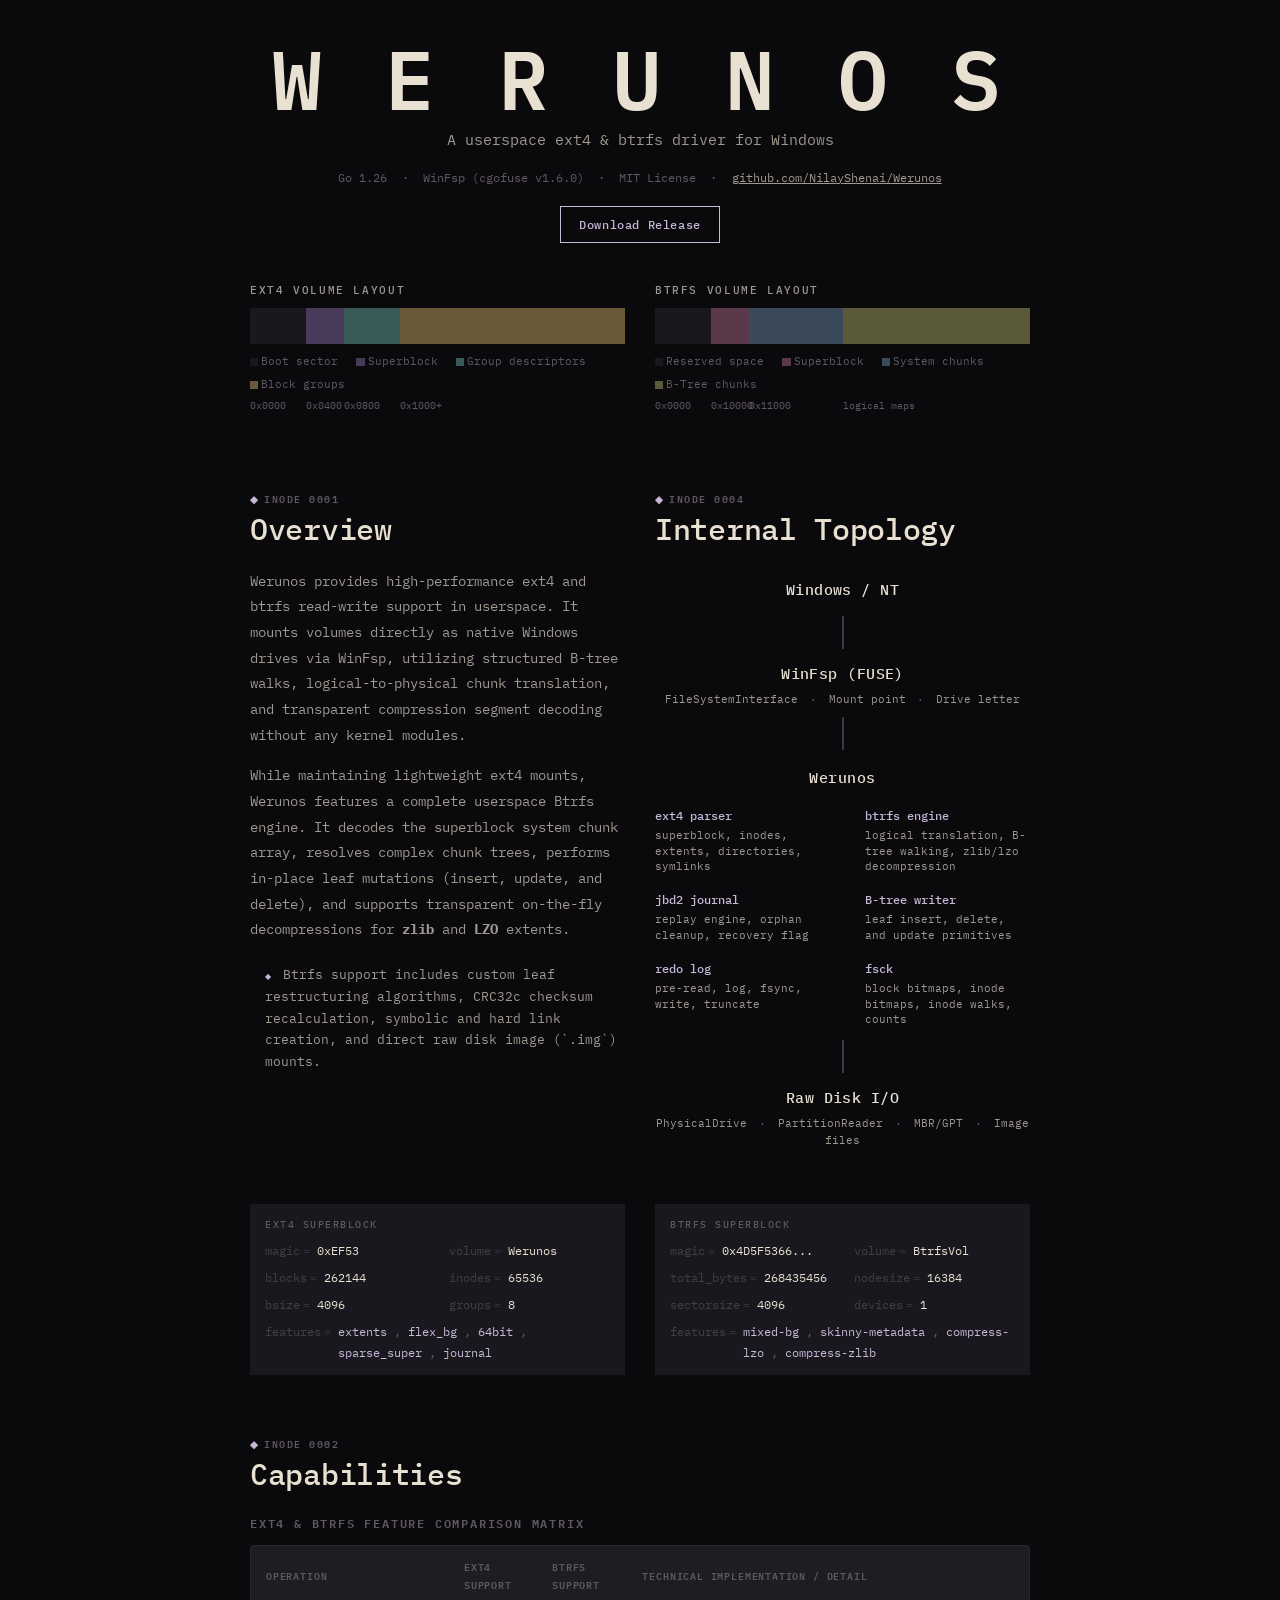
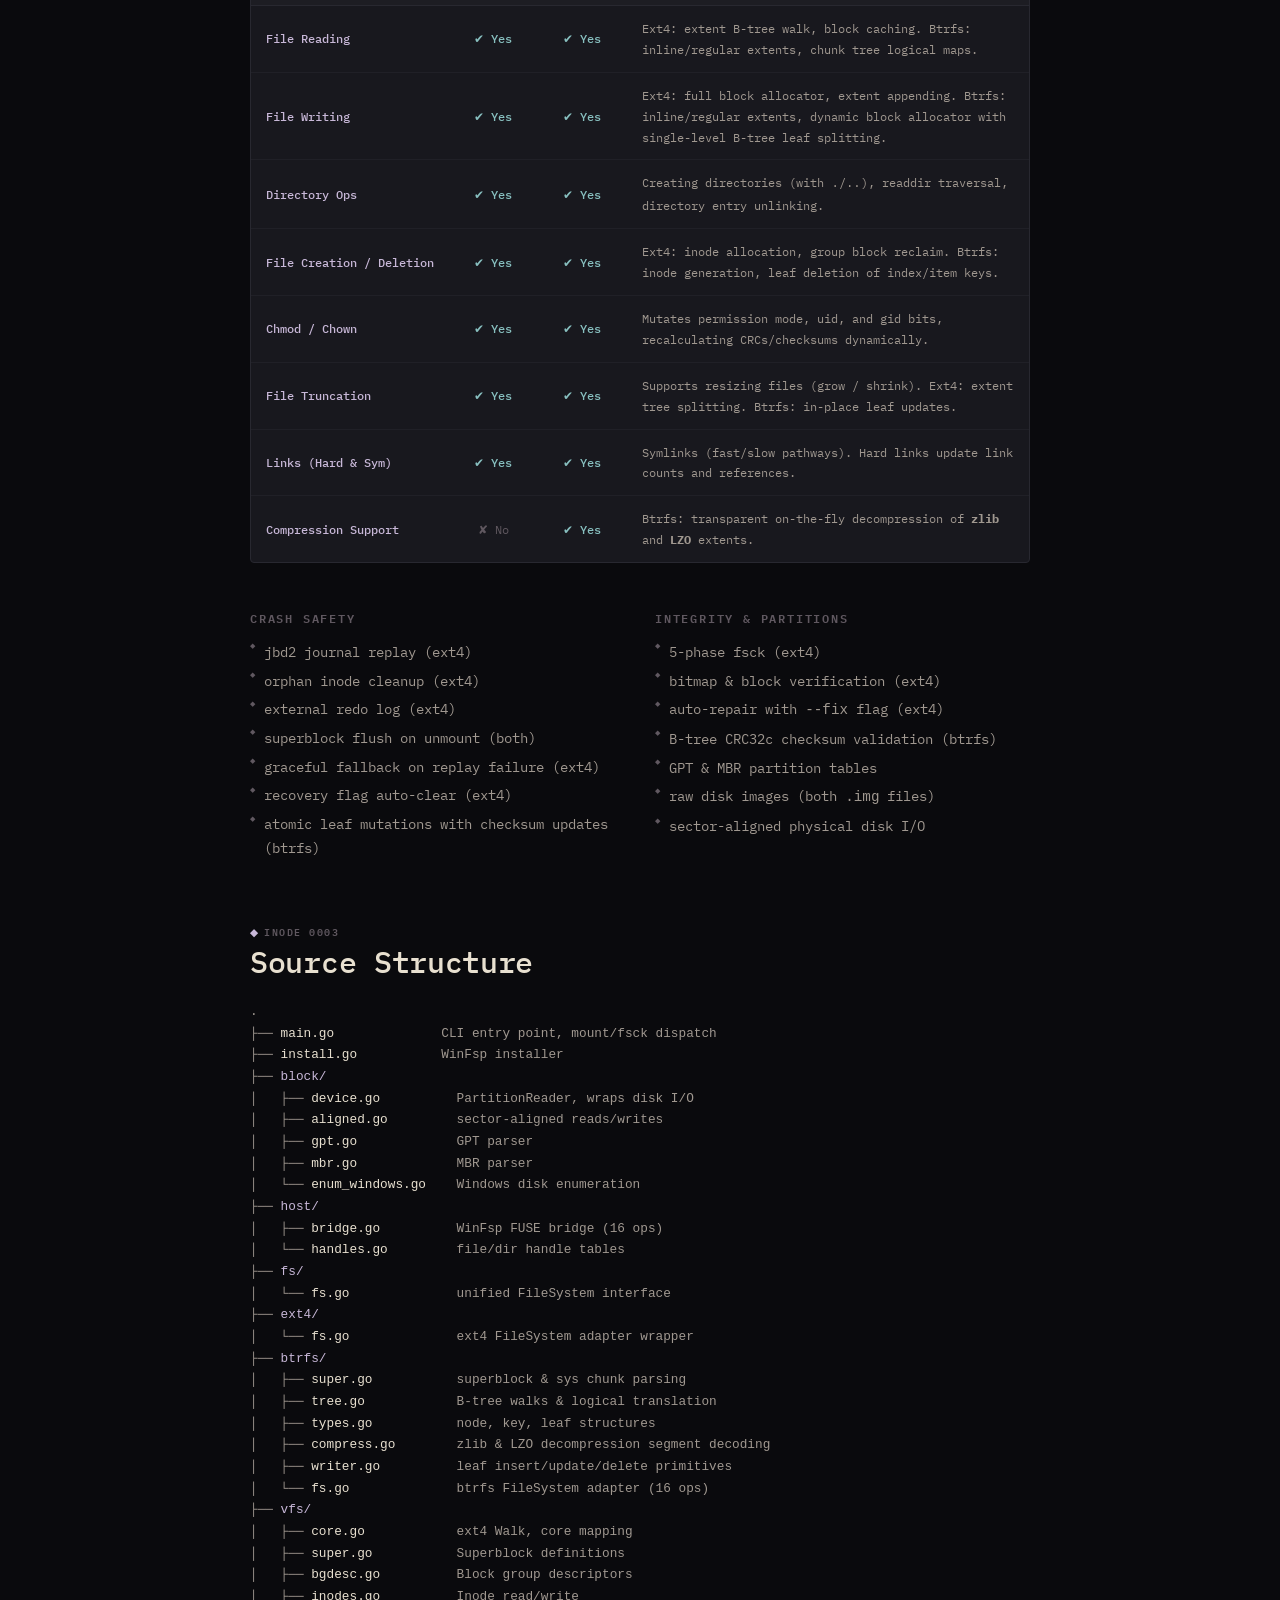
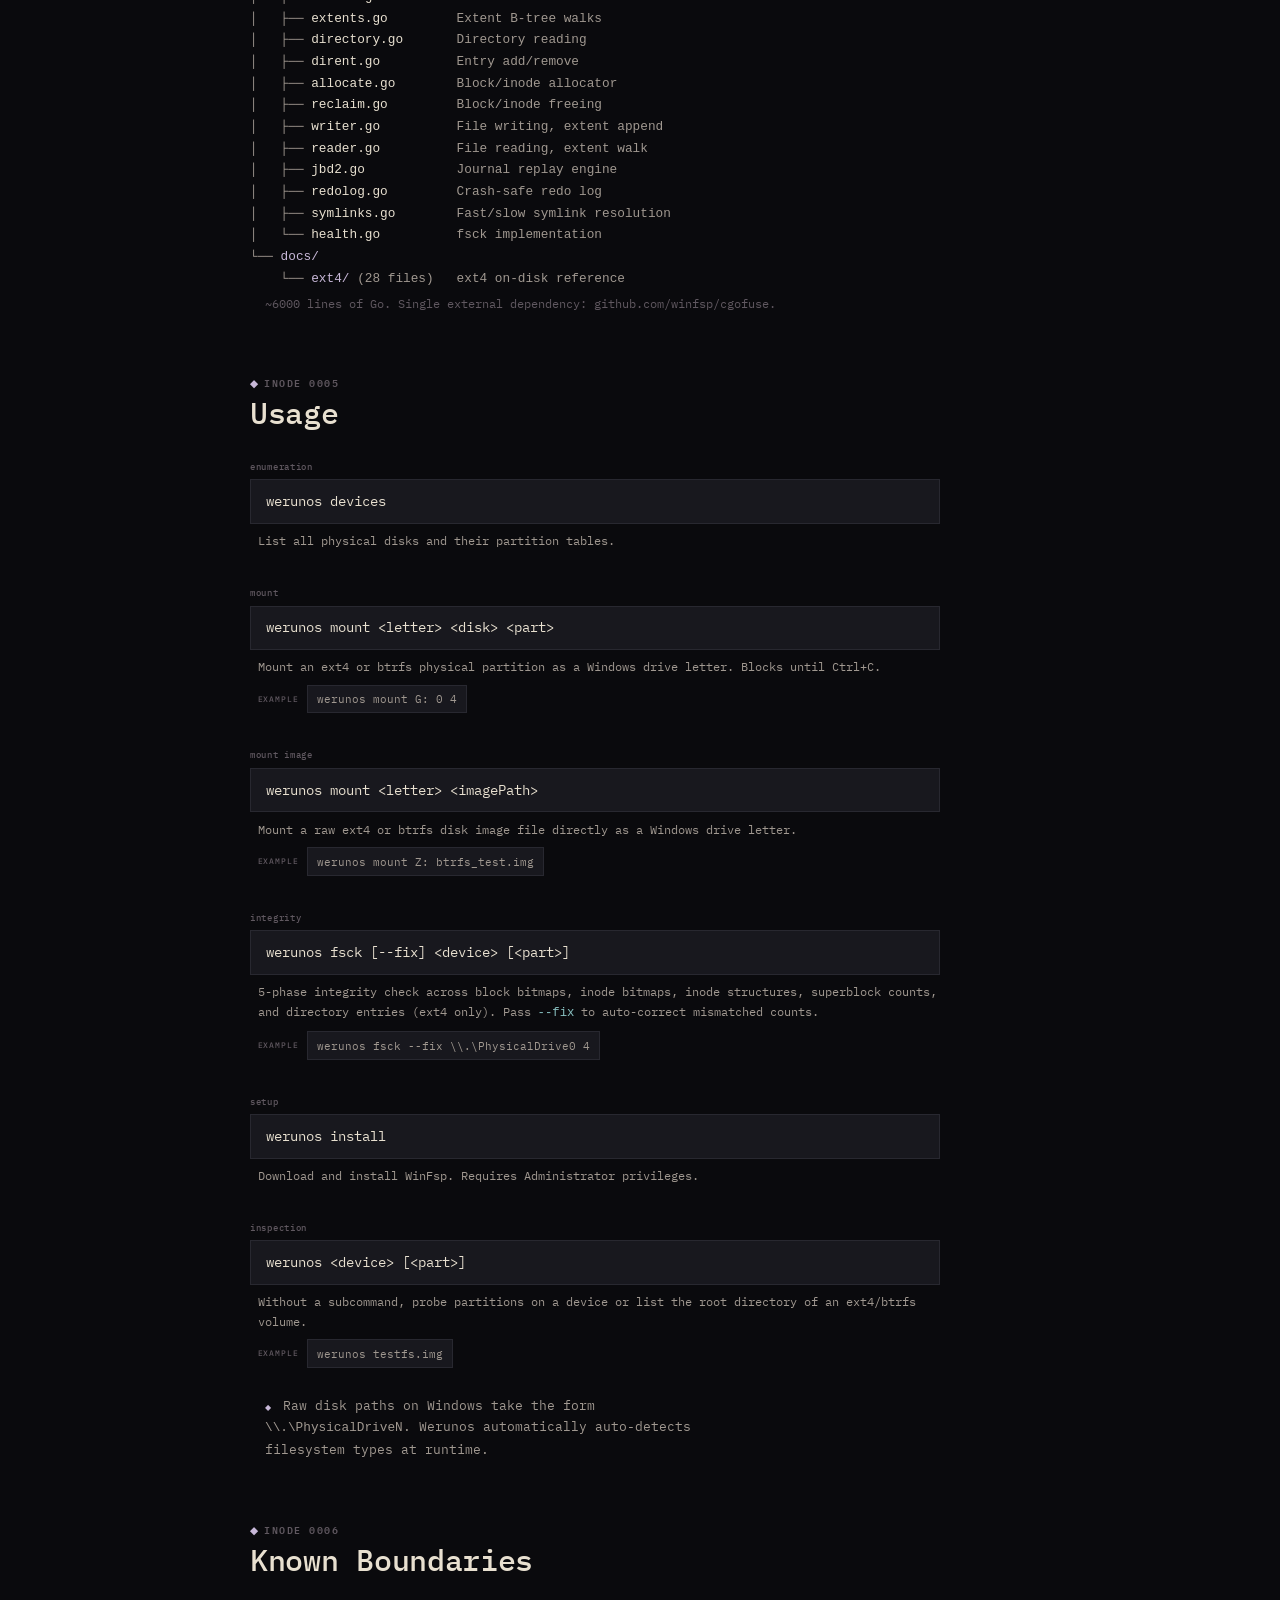
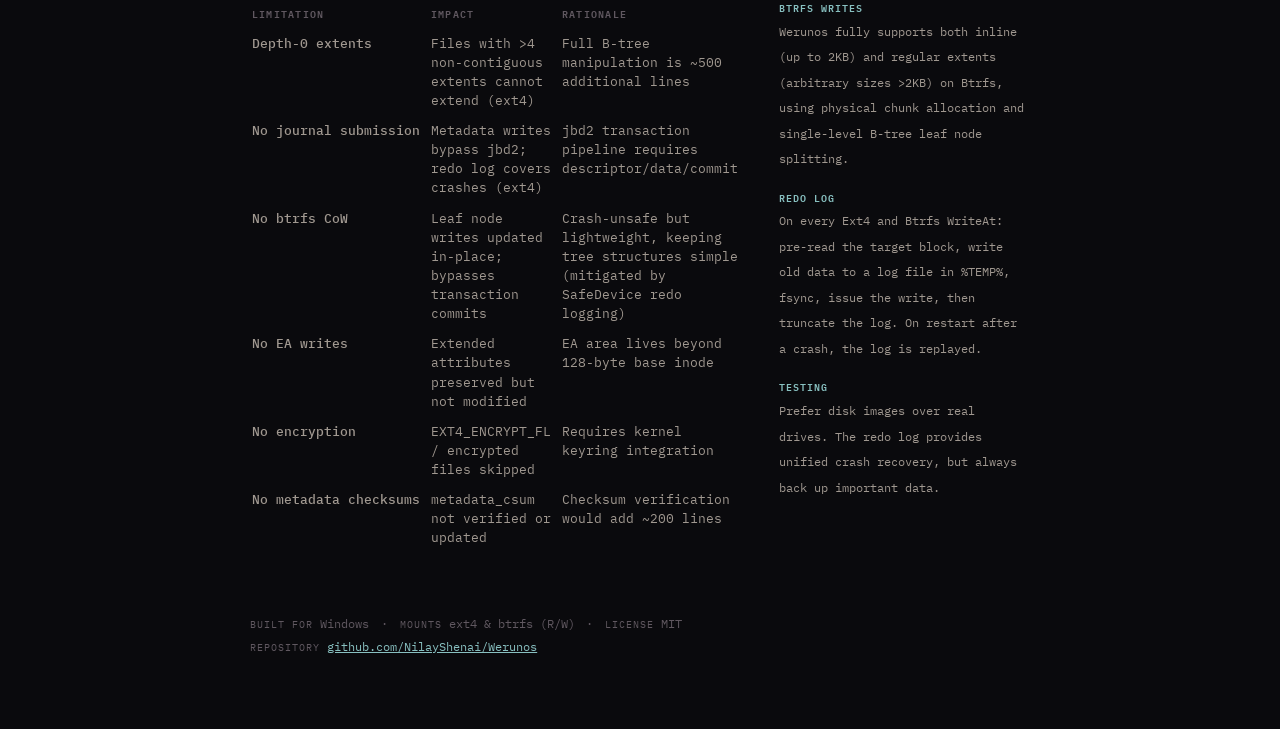
==== index.html @ 78de4045 "web changes" ====
<!DOCTYPE html>
<html lang="en">
<head>
<meta charset="UTF-8">
<meta name="viewport" content="width=device-width, initial-scale=1.0">
<title>Werunos</title>
<meta name="description" content="A robust userspace Ext4 and Btrfs filesystem driver for Windows utilizing WinFsp. Experience POSIX-compliant read-write operations, zlib/LZO decompression, crash-safe redo logs, and physical disk/raw image mounting natively.">
<meta http-equiv="Cache-Control" content="no-cache, no-store, must-revalidate">
<meta http-equiv="Pragma" content="no-cache">
<meta http-equiv="Expires" content="0">
<meta name="version" content="1.0.0">
<link rel="preconnect" href="https://fonts.googleapis.com">
<link rel="preconnect" href="https://fonts.gstatic.com" crossorigin>
<link href="https://fonts.googleapis.com/css2?family=IBM+Plex+Mono:wght@300;400;500;600&display=swap" rel="stylesheet">
<link rel="stylesheet" href="style.css?v=1.0.0">
</head>
<body>

<div class="page">

<header class="masthead">
  <div class="masthead-inner">
    <h1 class="project-name">W E R U N O S</h1>
    <p class="project-sub">A userspace ext4 & btrfs driver for Windows</p>
    <p class="project-meta-line">
      <span>Go 1.26</span>
      <span class="meta-dot">&middot;</span>
      <span>WinFsp (cgofuse v1.6.0)</span>
      <span class="meta-dot">&middot;</span>
      <span>MIT License</span>
      <span class="meta-dot">&middot;</span>
      <a href="https://github.com/NilayShenai/Werunos">github.com/NilayShenai/Werunos</a>
    </p>
    <a class="btn-download" href="https://github.com/NilayShenai/Werunos/releases/download/1.6/werunos.exe">Download Release</a>
  </div>
</header>

<div class="split" style="margin-bottom: 2.5rem;">
  <div class="layout-card">
    <div class="layout-title">ext4 volume layout</div>
    <div class="layout-bar">
      <span class="layout-seg seg-boot" style="width: 15%;"></span>
      <span class="layout-seg seg-super" style="width: 10%;"></span>
      <span class="layout-seg seg-group" style="width: 15%;"></span>
      <span class="layout-seg seg-data" style="width: 60%;"></span>
    </div>
    <div class="layout-legend">
      <span><i class="legend-swatch swatch-boot"></i>Boot sector</span>
      <span><i class="legend-swatch swatch-super"></i>Superblock</span>
      <span><i class="legend-swatch swatch-group"></i>Group descriptors</span>
      <span><i class="legend-swatch swatch-data"></i>Block groups</span>
    </div>
    <div class="layout-addr">
      <span style="width: 15%;">0x0000</span>
      <span style="width: 10%;">0x0400</span>
      <span style="width: 15%;">0x0800</span>
      <span style="width: 60%;">0x1000+</span>
    </div>
  </div>

  <div class="layout-card">
    <div class="layout-title">btrfs volume layout</div>
    <div class="layout-bar">
      <span class="layout-seg seg-btrfs-boot" style="width: 15%;"></span>
      <span class="layout-seg seg-btrfs-super" style="width: 10%;"></span>
      <span class="layout-seg seg-btrfs-chunk" style="width: 25%;"></span>
      <span class="layout-seg seg-btrfs-tree" style="width: 50%;"></span>
    </div>
    <div class="layout-legend">
      <span><i class="legend-swatch swatch-btrfs-boot"></i>Reserved space</span>
      <span><i class="legend-swatch swatch-btrfs-super"></i>Superblock</span>
      <span><i class="legend-swatch swatch-btrfs-chunk"></i>System chunks</span>
      <span><i class="legend-swatch swatch-btrfs-tree"></i>B-Tree chunks</span>
    </div>
    <div class="layout-addr">
      <span style="width: 15%;">0x0000</span>
      <span style="width: 10%;">0x10000</span>
      <span style="width: 25%;">0x11000</span>
      <span style="width: 50%;">logical maps</span>
    </div>
  </div>
</div>

<main>

<div class="split">
  <section class="chapter" id="overview">
    <div class="ch-meta"><span class="ch-meta-dia">&#x25C6;</span>inode 0001</div>
    <h2 class="ch-title">Overview</h2>
    <p class="ch-text">
      Werunos provides high-performance ext4 and btrfs read-write support in userspace. It mounts
      volumes directly as native Windows drives via WinFsp, utilizing structured B-tree walks, logical-to-physical chunk translation, and transparent compression segment decoding without any kernel modules.
    </p>
    <p class="ch-text">
      While maintaining lightweight ext4 mounts, Werunos features a complete userspace Btrfs engine. It decodes the superblock system chunk array, resolves complex chunk trees, performs in-place leaf mutations (insert, update, and delete), and supports transparent on-the-fly decompressions for <strong>zlib</strong> and <strong>LZO</strong> extents.
    </p>
    <aside class="ch-note">
      <span class="note-indicator">&#x25C6;</span>
      Btrfs support includes custom leaf restructuring algorithms, CRC32c checksum recalculation, symbolic and hard link creation, and direct raw disk image (`.img`) mounts.
    </aside>
  </section>

  <section class="chapter" id="topology">
    <div class="ch-meta"><span class="ch-meta-dia">&#x25C6;</span>inode 0004</div>
    <h2 class="ch-title">Internal Topology</h2>

    <div class="arch">
      <div class="arch-layer">
        <div class="arch-name">Windows / NT</div>
      </div>
      <div class="arch-arrow"></div>
      <div class="arch-layer">
        <div class="arch-name">WinFsp (FUSE)</div>
        <div class="arch-info">FileSystemInterface <span class="arch-sep">&middot;</span> Mount point <span class="arch-sep">&middot;</span> Drive letter</div>
      </div>
      <div class="arch-arrow"></div>
      <div class="arch-layer arch-mid">
        <div class="arch-name">Werunos</div>
        <div class="arch-grid">
          <div class="arch-comp">
            <div class="arch-comp-name">ext4 parser</div>
            <div class="arch-comp-info">superblock, inodes, extents, directories, symlinks</div>
          </div>
          <div class="arch-comp">
            <div class="arch-comp-name">btrfs engine</div>
            <div class="arch-comp-info">logical translation, B-tree walking, zlib/lzo decompression</div>
          </div>
          <div class="arch-comp">
            <div class="arch-comp-name">jbd2 journal</div>
            <div class="arch-comp-info">replay engine, orphan cleanup, recovery flag</div>
          </div>
          <div class="arch-comp">
            <div class="arch-comp-name">B-tree writer</div>
            <div class="arch-comp-info">leaf insert, delete, and update primitives</div>
          </div>
          <div class="arch-comp">
            <div class="arch-comp-name">redo log</div>
            <div class="arch-comp-info">pre-read, log, fsync, write, truncate</div>
          </div>
          <div class="arch-comp">
            <div class="arch-comp-name">fsck</div>
            <div class="arch-comp-info">block bitmaps, inode bitmaps, inode walks, counts</div>
          </div>
        </div>
      </div>
      <div class="arch-arrow"></div>
      <div class="arch-layer">
        <div class="arch-name">Raw Disk I/O</div>
        <div class="arch-info">PhysicalDrive <span class="arch-sep">&middot;</span> PartitionReader <span class="arch-sep">&middot;</span> MBR/GPT <span class="arch-sep">&middot;</span> Image files</div>
      </div>
    </div>
  </section>
</div>

<div class="split" style="margin-bottom: 4rem;">
  <div class="superblock-card" style="margin-bottom: 0;">
    <div class="sb-header">ext4 superblock</div>
    <div class="sb-grid">
      <div class="sb-item">
        <div class="sb-label">magic</div>
        <div class="sb-value">0xEF53</div>
      </div>
      <div class="sb-item">
        <div class="sb-label">volume</div>
        <div class="sb-value">Werunos</div>
      </div>
      <div class="sb-item">
        <div class="sb-label">blocks</div>
        <div class="sb-value">262144</div>
      </div>
      <div class="sb-item">
        <div class="sb-label">inodes</div>
        <div class="sb-value">65536</div>
      </div>
      <div class="sb-item">
        <div class="sb-label">bsize</div>
        <div class="sb-value">4096</div>
      </div>
      <div class="sb-item">
        <div class="sb-label">groups</div>
        <div class="sb-value">8</div>
      </div>
      <div class="sb-item sb-wide">
        <div class="sb-label">features</div>
        <div class="sb-value sb-features">
          <span class="sb-chip">extents</span>
          <span class="sb-chip">flex_bg</span>
          <span class="sb-chip">64bit</span>
          <span class="sb-chip">sparse_super</span>
          <span class="sb-chip">journal</span>
        </div>
      </div>
    </div>
  </div>

  <div class="superblock-card" style="margin-bottom: 0;">
    <div class="sb-header">btrfs superblock</div>
    <div class="sb-grid">
      <div class="sb-item">
        <div class="sb-label">magic</div>
        <div class="sb-value">0x4D5F5366...</div>
      </div>
      <div class="sb-item">
        <div class="sb-label">volume</div>
        <div class="sb-value">BtrfsVol</div>
      </div>
      <div class="sb-item">
        <div class="sb-label">total_bytes</div>
        <div class="sb-value">268435456</div>
      </div>
      <div class="sb-item">
        <div class="sb-label">nodesize</div>
        <div class="sb-value">16384</div>
      </div>
      <div class="sb-item">
        <div class="sb-label">sectorsize</div>
        <div class="sb-value">4096</div>
      </div>
      <div class="sb-item">
        <div class="sb-label">devices</div>
        <div class="sb-value">1</div>
      </div>
      <div class="sb-item sb-wide">
        <div class="sb-label">features</div>
        <div class="sb-value sb-features">
          <span class="sb-chip">mixed-bg</span>
          <span class="sb-chip">skinny-metadata</span>
          <span class="sb-chip">compress-lzo</span>
          <span class="sb-chip">compress-zlib</span>
        </div>
      </div>
    </div>
  </div>
</div>

<section class="chapter" id="capabilities">
  <div class="ch-meta"><span class="ch-meta-dia">&#x25C6;</span>inode 0002</div>
  <h2 class="ch-title">Capabilities</h2>

  <div class="cap-grid">
    <!-- Full-Width Comparison Matrix -->
    <div class="cap-group matrix-group" style="grid-column: 1 / -1; margin-bottom: 1rem;">
      <h3 class="cap-group-title">Ext4 & Btrfs Feature Comparison Matrix</h3>
      <div class="matrix-table-wrapper">
        <table class="matrix-tbl">
          <thead>
            <tr>
              <th>Operation</th>
              <th class="text-center">Ext4 Support</th>
              <th class="text-center">Btrfs Support</th>
              <th>Technical Implementation / Detail</th>
            </tr>
          </thead>
          <tbody>
            <tr>
              <td class="b-term">File Reading</td>
              <td class="text-center status-yes">&#x2714; Yes</td>
              <td class="text-center status-yes">&#x2714; Yes</td>
              <td>Ext4: extent B-tree walk, block caching. Btrfs: inline/regular extents, chunk tree logical maps.</td>
            </tr>
            <tr>
              <td class="b-term">File Writing</td>
              <td class="text-center status-yes">&#x2714; Yes</td>
              <td class="text-center status-yes">&#x2714; Yes</td>
              <td>Ext4: full block allocator, extent appending. Btrfs: inline/regular extents, dynamic block allocator with single-level B-tree leaf splitting.</td>
            </tr>
            <tr>
              <td class="b-term">Directory Ops</td>
              <td class="text-center status-yes">&#x2714; Yes</td>
              <td class="text-center status-yes">&#x2714; Yes</td>
              <td>Creating directories (with <code>.</code>/<code>..</code>), readdir traversal, directory entry unlinking.</td>
            </tr>
            <tr>
              <td class="b-term">File Creation / Deletion</td>
              <td class="text-center status-yes">&#x2714; Yes</td>
              <td class="text-center status-yes">&#x2714; Yes</td>
              <td>Ext4: inode allocation, group block reclaim. Btrfs: inode generation, leaf deletion of index/item keys.</td>
            </tr>
            <tr>
              <td class="b-term">Chmod / Chown</td>
              <td class="text-center status-yes">&#x2714; Yes</td>
              <td class="text-center status-yes">&#x2714; Yes</td>
              <td>Mutates permission mode, uid, and gid bits, recalculating CRCs/checksums dynamically.</td>
            </tr>
            <tr>
              <td class="b-term">File Truncation</td>
              <td class="text-center status-yes">&#x2714; Yes</td>
              <td class="text-center status-yes">&#x2714; Yes</td>
              <td>Supports resizing files (grow / shrink). Ext4: extent tree splitting. Btrfs: in-place leaf updates.</td>
            </tr>
            <tr>
              <td class="b-term">Links (Hard & Sym)</td>
              <td class="text-center status-yes">&#x2714; Yes</td>
              <td class="text-center status-yes">&#x2714; Yes</td>
              <td>Symlinks (fast/slow pathways). Hard links update link counts and references.</td>
            </tr>
            <tr>
              <td class="b-term">Compression Support</td>
              <td class="text-center status-no">&#x2718; No</td>
              <td class="text-center status-yes">&#x2714; Yes</td>
              <td>Btrfs: transparent on-the-fly decompression of <strong>zlib</strong> and <strong>LZO</strong> extents.</td>
            </tr>
          </tbody>
        </table>
      </div>
    </div>

    <!-- Crash Safety -->
    <div class="cap-group">
      <h3 class="cap-group-title">Crash Safety</h3>
      <ul class="cap-list">
        <li>jbd2 journal replay (ext4)</li>
        <li>orphan inode cleanup (ext4)</li>
        <li>external redo log (ext4)</li>
        <li>superblock flush on unmount (both)</li>
        <li>graceful fallback on replay failure (ext4)</li>
        <li>recovery flag auto-clear (ext4)</li>
        <li>atomic leaf mutations with checksum updates (btrfs)</li>
      </ul>
    </div>

    <!-- Integrity & Devices -->
    <div class="cap-group">
      <h3 class="cap-group-title">Integrity & Partitions</h3>
      <ul class="cap-list">
        <li>5-phase fsck (ext4)</li>
        <li>bitmap & block verification (ext4)</li>
        <li>auto-repair with <code>--fix</code> flag (ext4)</li>
        <li>B-tree CRC32c checksum validation (btrfs)</li>
        <li>GPT & MBR partition tables</li>
        <li>raw disk images (both <code>.img</code> files)</li>
        <li>sector-aligned physical disk I/O</li>
      </ul>
    </div>
  </div>
</section>

<section class="chapter" id="structure">
  <div class="ch-meta"><span class="ch-meta-dia">&#x25C6;</span>inode 0003</div>
  <h2 class="ch-title">Source Structure</h2>

  <pre class="tree">.
├── <span class="t-f">main.go</span>              CLI entry point, mount/fsck dispatch
├── <span class="t-f">install.go</span>           WinFsp installer
├── <span class="t-d">block/</span>
│   ├── <span class="t-f">device.go</span>          PartitionReader, wraps disk I/O
│   ├── <span class="t-f">aligned.go</span>         sector-aligned reads/writes
│   ├── <span class="t-f">gpt.go</span>             GPT parser
│   ├── <span class="t-f">mbr.go</span>             MBR parser
│   └── <span class="t-f">enum_windows.go</span>    Windows disk enumeration
├── <span class="t-d">host/</span>
│   ├── <span class="t-f">bridge.go</span>          WinFsp FUSE bridge (16 ops)
│   └── <span class="t-f">handles.go</span>         file/dir handle tables
├── <span class="t-d">fs/</span>
│   └── <span class="t-f">fs.go</span>              unified FileSystem interface
├── <span class="t-d">ext4/</span>
│   └── <span class="t-f">fs.go</span>              ext4 FileSystem adapter wrapper
├── <span class="t-d">btrfs/</span>
│   ├── <span class="t-f">super.go</span>           superblock & sys chunk parsing
│   ├── <span class="t-f">tree.go</span>            B-tree walks & logical translation
│   ├── <span class="t-f">types.go</span>           node, key, leaf structures
│   ├── <span class="t-f">compress.go</span>        zlib & LZO decompression segment decoding
│   ├── <span class="t-f">writer.go</span>          leaf insert/update/delete primitives
│   └── <span class="t-f">fs.go</span>              btrfs FileSystem adapter (16 ops)
├── <span class="t-d">vfs/</span>
│   ├── <span class="t-f">core.go</span>            ext4 Walk, core mapping
│   ├── <span class="t-f">super.go</span>           Superblock definitions
│   ├── <span class="t-f">bgdesc.go</span>          Block group descriptors
│   ├── <span class="t-f">inodes.go</span>          Inode read/write
│   ├── <span class="t-f">extents.go</span>         Extent B-tree walks
│   ├── <span class="t-f">directory.go</span>       Directory reading
│   ├── <span class="t-f">dirent.go</span>          Entry add/remove
│   ├── <span class="t-f">allocate.go</span>        Block/inode allocator
│   ├── <span class="t-f">reclaim.go</span>         Block/inode freeing
│   ├── <span class="t-f">writer.go</span>          File writing, extent append
│   ├── <span class="t-f">reader.go</span>          File reading, extent walk
│   ├── <span class="t-f">jbd2.go</span>            Journal replay engine
│   ├── <span class="t-f">redolog.go</span>         Crash-safe redo log
│   ├── <span class="t-f">symlinks.go</span>        Fast/slow symlink resolution
│   └── <span class="t-f">health.go</span>          fsck implementation
└── <span class="t-d">docs/</span>
    └── <span class="t-d">ext4/</span> (28 files)   ext4 on-disk reference</pre>
  <figcaption class="fig-cap">
    ~6000 lines of Go. Single external dependency: github.com/winfsp/cgofuse.
  </figcaption>
</section>

<section class="chapter" id="usage">
  <div class="ch-meta"><span class="ch-meta-dia">&#x25C6;</span>inode 0005</div>
  <h2 class="ch-title">Usage</h2>

  <div class="cmd">
    <span class="cmd-tag">enumeration</span>
    <div class="cmd-block">
      <code class="cmd-code">werunos devices</code>
      <button class="cmd-copy" data-cmd="werunos devices" aria-label="Copy command">&#x29C9;</button>
    </div>
    <p class="cmd-desc">List all physical disks and their partition tables.</p>
  </div>

  <div class="cmd">
    <span class="cmd-tag">mount</span>
    <div class="cmd-block">
      <code class="cmd-code">werunos mount &lt;letter&gt; &lt;disk&gt; &lt;part&gt;</code>
      <button class="cmd-copy" data-cmd="werunos mount <letter> <disk> <part>" aria-label="Copy command">&#x29C9;</button>
    </div>
    <p class="cmd-desc">Mount an ext4 or btrfs physical partition as a Windows drive letter. Blocks until Ctrl+C.</p>
    <div class="cmd-example">
      <span class="cmd-example-label">example</span>
      <code>werunos mount G: 0 4</code>
    </div>
  </div>

  <div class="cmd">
    <span class="cmd-tag">mount image</span>
    <div class="cmd-block">
      <code class="cmd-code">werunos mount &lt;letter&gt; &lt;imagePath&gt;</code>
      <button class="cmd-copy" data-cmd="werunos mount <letter> <imagePath>" aria-label="Copy command">&#x29C9;</button>
    </div>
    <p class="cmd-desc">Mount a raw ext4 or btrfs disk image file directly as a Windows drive letter.</p>
    <div class="cmd-example">
      <span class="cmd-example-label">example</span>
      <code>werunos mount Z: btrfs_test.img</code>
    </div>
  </div>

  <div class="cmd">
    <span class="cmd-tag">integrity</span>
    <div class="cmd-block">
      <code class="cmd-code">werunos fsck [--fix] &lt;device&gt; [&lt;part&gt;]</code>
      <button class="cmd-copy" data-cmd="werunos fsck [--fix] <device> [<part>]" aria-label="Copy command">&#x29C9;</button>
    </div>
    <p class="cmd-desc">5-phase integrity check across block bitmaps, inode bitmaps, inode structures, superblock counts, and directory entries (ext4 only). Pass <code>--fix</code> to auto-correct mismatched counts.</p>
    <div class="cmd-example">
      <span class="cmd-example-label">example</span>
      <code>werunos fsck --fix \\.\PhysicalDrive0 4</code>
    </div>
  </div>

  <div class="cmd">
    <span class="cmd-tag">setup</span>
    <div class="cmd-block">
      <code class="cmd-code">werunos install</code>
      <button class="cmd-copy" data-cmd="werunos install" aria-label="Copy command">&#x29C9;</button>
    </div>
    <p class="cmd-desc">Download and install WinFsp. Requires Administrator privileges.</p>
  </div>

  <div class="cmd">
    <span class="cmd-tag">inspection</span>
    <div class="cmd-block">
      <code class="cmd-code">werunos &lt;device&gt; [&lt;part&gt;]</code>
      <button class="cmd-copy" data-cmd="werunos <device> [<part>]" aria-label="Copy command">&#x29C9;</button>
    </div>
    <p class="cmd-desc">Without a subcommand, probe partitions on a device or list the root directory of an ext4/btrfs volume.</p>
    <div class="cmd-example">
      <span class="cmd-example-label">example</span>
      <code>werunos testfs.img</code>
    </div>
  </div>

  <aside class="ch-note cmd-note">
    <span class="note-indicator">&#x25C6;</span>
    Raw disk paths on Windows take the form <code>\\.\PhysicalDriveN</code>.
    Werunos automatically auto-detects filesystem types at runtime.
  </aside>
</section>

<section class="chapter" id="boundaries">
  <div class="ch-meta"><span class="ch-meta-dia">&#x25C6;</span>inode 0006</div>
  <h2 class="ch-title">Known Boundaries</h2>

  <div class="bound-wrap">
    <table class="bound-tbl">
      <thead>
        <tr>
          <th>Limitation</th>
          <th>Impact</th>
          <th>Rationale</th>
        </tr>
      </thead>
      <tbody>
        <tr>
          <td class="b-term">Depth-0 extents</td>
          <td>Files with &gt;4 non-contiguous extents cannot extend (ext4)</td>
          <td>Full B-tree manipulation is ~500 additional lines</td>
        </tr>
        <tr>
          <td class="b-term">No journal submission</td>
          <td>Metadata writes bypass jbd2; redo log covers crashes (ext4)</td>
          <td>jbd2 transaction pipeline requires descriptor/data/commit</td>
        </tr>
        <tr>
          <td class="b-term">No btrfs CoW</td>
          <td>Leaf node writes updated in-place; bypasses transaction commits</td>
          <td>Crash-unsafe but lightweight, keeping tree structures simple (mitigated by SafeDevice redo logging)</td>
        </tr>
        <tr>
          <td class="b-term">No EA writes</td>
          <td>Extended attributes preserved but not modified</td>
          <td>EA area lives beyond 128-byte base inode</td>
        </tr>
        <tr>
          <td class="b-term">No encryption</td>
          <td>EXT4_ENCRYPT_FL / encrypted files skipped</td>
          <td>Requires kernel keyring integration</td>
        </tr>
        <tr>
          <td class="b-term">No metadata checksums</td>
          <td>metadata_csum not verified or updated</td>
          <td>Checksum verification would add ~200 lines</td>
        </tr>
      </tbody>
    </table>

    <aside class="bound-notes">
      <div class="b-note">
        <span class="b-note-ref">btrfs writes</span>
        <span class="b-note-body">Werunos fully supports both inline (up to 2KB) and regular extents (arbitrary sizes >2KB) on Btrfs, using physical chunk allocation and single-level B-tree leaf node splitting.</span>
      </div>
      <div class="b-note">
        <span class="b-note-ref">redo log</span>
        <span class="b-note-body">On every Ext4 and Btrfs WriteAt: pre-read the target block, write old data to a log file in %TEMP%, fsync, issue the write, then truncate the log. On restart after a crash, the log is replayed.</span>
      </div>
      <div class="b-note">
        <span class="b-note-ref">testing</span>
        <span class="b-note-body">Prefer disk images over real drives. The redo log provides unified crash recovery, but always back up important data.</span>
      </div>
    </aside>
  </div>
</section>

</main>

<footer class="colophon">
  <div class="colophon-inner">
    <p class="colophon-line">
      <span class="colophon-l">built for</span> Windows
      <span class="colophon-dot">&middot;</span>
      <span class="colophon-l">mounts</span> ext4 & btrfs (R/W)
      <span class="colophon-dot">&middot;</span>
      <span class="colophon-l">license</span> MIT
    </p>
    <p class="colophon-line">
      <span class="colophon-l">repository</span>
      <a href="https://github.com/NilayShenai/Werunos">github.com/NilayShenai/Werunos</a>
    </p>
  </div>
</footer>

</div>

<script src="script.js?v=1.0.0"></script>
</body>
</html>
---- style.css ----
:root {
  --bg:             #0a0a0d;
  --text:           #e8e0d0;
  --text-dim:       #a09890;
  --text-muted:     #605860;
  --lavender:       #c8b8d8;
  --teal:           #88c0c0;
  --accent-bg:      #18181e;
  --border:         #282830;
  --swatch-boot:    #18181e;
  --swatch-super:   #4a3a5a;
  --swatch-group:   #3a5a5a;
  --swatch-data:    #6a5a3a;
  --swatch-btrfs-boot:  #18181e;
  --swatch-btrfs-super: #5a3a4a;
  --swatch-btrfs-chunk: #3a4a5a;
  --swatch-btrfs-tree:  #5a5a3a;

  --font: 'IBM Plex Mono', 'JetBrains Mono', 'Berkeley Mono', 'Courier New', monospace;
  --fw-light: 300;
  --fw-regular: 400;
  --fw-medium: 500;
  --fw-semibold: 600;
}

*, *::before, *::after { box-sizing: border-box; margin: 0; padding: 0; }

html { font-size: 15px; }
@media (max-width: 700px) { html { font-size: 13px; } }

body {
  font-family: var(--font);
  font-weight: var(--fw-regular);
  background: var(--bg);
  color: var(--text);
  line-height: 1.7;
  -webkit-font-smoothing: antialiased;
}

a { color: var(--teal); }
a:hover { color: var(--lavender); text-decoration: underline; }

::selection { background: #3a3450; color: var(--text); }

/* ── Scrollbar ────────────────────────────────────────────────────── */

/* Chromium */
::-webkit-scrollbar {
  width: 6px;
  height: 6px;
}

::-webkit-scrollbar-track {
  background: #101014;
}

::-webkit-scrollbar-thumb {
  background: #3a3836;
  border-radius: 3px;
  transition: background 0.2s ease;
}

::-webkit-scrollbar-thumb:hover {
  background: #4e4c48;
}

::-webkit-scrollbar-thumb:active {
  background: #5e5c58;
}

::-webkit-scrollbar-corner {
  background: #101014;
}

/* Firefox */
* {
  scrollbar-width: thin;
  scrollbar-color: #3a3836 #101014;
}

.page {
  max-width: 840px;
  margin: 0 auto;
  padding: 2.5rem 2rem 5rem;
}
@media (max-width: 700px) {
  .page { padding: 1.5rem 1rem 3rem; }
}

/* ── MASTHEAD ─────────────────────────────────────────────────────── */

.masthead { margin-bottom: 2.5rem; }
.masthead-inner { margin-bottom: 1.5rem; text-align: center; }

.project-name {
  font-size: 5.5rem;
  font-weight: var(--fw-semibold);
  letter-spacing: 0.08em;
  color: var(--text);
  margin-bottom: 0.75rem;
  line-height: 0.95;
}
@media (max-width: 700px) {
  .project-name { font-size: 3rem; letter-spacing: 0.05em; }
}

.project-sub {
  font-size: 1rem;
  font-weight: var(--fw-regular);
  color: var(--text-dim);
  margin-bottom: 1rem;
}

.project-meta-line {
  font-size: 0.8rem;
  color: var(--text-muted);
}
.project-meta-line a { color: var(--text-dim); }

.meta-dot {
  color: var(--text-muted);
  margin: 0 0.6em;
}

.btn-download {
  display: inline-block;
  margin-top: 1.2rem;
  border: 1px solid var(--lavender);
  color: var(--lavender);
  padding: 0.5rem 1.2rem;
  font-size: 0.8rem;
  font-family: var(--font);
  font-weight: var(--fw-medium);
  letter-spacing: 0.05em;
  text-decoration: none;
  transition: background 0.25s, color 0.25s;
}

.btn-download:hover {
  background: var(--lavender);
  color: var(--bg);
  text-decoration: none;
}

/* ── SUPERBLOCK ────────────────────────────────────────────────────── */

.superblock-card {
  font-size: 0.82rem;
  color: var(--text-dim);
  background: var(--accent-bg);
  padding: 0.8rem 1rem;
  margin-bottom: 4rem;
}
@media (max-width: 700px) {
  .superblock-card { padding: 0.6rem 0.8rem; }
}

.sb-header {
  color: var(--text-muted);
  font-weight: var(--fw-medium);
  font-size: 0.68rem;
  letter-spacing: 0.15em;
  text-transform: uppercase;
  margin-bottom: 0.5rem;
}

.sb-grid {
  display: grid;
  grid-template-columns: repeat(2, 1fr);
  gap: 0.4rem 1.5rem;
}
@media (max-width: 480px) {
  .sb-grid {
    grid-template-columns: 1fr;
    gap: 0.4rem 0;
  }
}

.sb-item { display: flex; gap: 0.3em; }
.sb-wide { grid-column: 1 / -1; }

.sb-label { color: var(--text-muted); opacity: 0.6; }
.sb-label::after { content: "="; color: var(--text-muted); opacity: 0.6; margin: 0 0.25em; }
.sb-value { color: var(--text); }

.sb-features { display: inline; }
.sb-chip { color: var(--lavender); }
.sb-chip + .sb-chip::before { content: ", "; color: var(--text-muted); }

/* ── LAYOUT CARD ───────────────────────────────────────────────────── */

.layout-card {
  margin-bottom: 2.5rem;
  font-size: 0.8rem;
  color: var(--text-dim);
}

.layout-title {
  font-size: 0.72rem;
  font-weight: var(--fw-medium);
  color: var(--text-dim);
  letter-spacing: 0.15em;
  text-transform: uppercase;
  margin-bottom: 0.6rem;
}

.layout-bar {
  display: flex;
  height: 2.4rem;
  margin-bottom: 0.5rem;
}

.layout-seg { height: 100%; }
.seg-boot  { width: 15%; background: var(--swatch-boot); }
.seg-super { width: 10%; background: var(--swatch-super); }
.seg-group { width: 15%; background: var(--swatch-group); }
.seg-data  { width: 60%; background: var(--swatch-data); }
.seg-btrfs-boot  { width: 10%; background: var(--swatch-btrfs-boot); }
.seg-btrfs-super { width: 5%;  background: var(--swatch-btrfs-super); }
.seg-btrfs-chunk { width: 25%; background: var(--swatch-btrfs-chunk); }
.seg-btrfs-tree  { width: 60%; background: var(--swatch-btrfs-tree); }

.layout-legend {
  display: flex;
  flex-wrap: wrap;
  gap: 0.3rem 1.2rem;
  font-size: 0.72rem;
  color: var(--text-muted);
  margin-bottom: 0.3rem;
}

.legend-swatch {
  display: inline-block;
  width: 0.55rem;
  height: 0.55rem;
  margin-right: 0.3em;
  vertical-align: middle;
}
.swatch-boot  { background: var(--swatch-boot); }
.swatch-super { background: var(--swatch-super); }
.swatch-group { background: var(--swatch-group); }
.swatch-data  { background: var(--swatch-data); }
.swatch-btrfs-boot  { background: var(--swatch-btrfs-boot); }
.swatch-btrfs-super { background: var(--swatch-btrfs-super); }
.swatch-btrfs-chunk { background: var(--swatch-btrfs-chunk); }
.swatch-btrfs-tree  { background: var(--swatch-btrfs-tree); }


.layout-addr {
  display: flex;
  font-size: 0.68rem;
  color: var(--text-muted);
  gap: 0;
}

.layout-addr span { display: block; }
.layout-addr span:nth-child(1) { width: 15%; }
.layout-addr span:nth-child(2) { width: 10%; }
.layout-addr span:nth-child(3) { width: 15%; }
.layout-addr span:nth-child(4) { width: 60%; }

/* ── SPLIT LAYOUT ──────────────────────────────────────────────────── */

.split {
  display: grid;
  grid-template-columns: 1fr 1fr;
  gap: 2rem;
  margin-bottom: 3rem;
  align-items: start;
}

.split > .chapter {
  margin-bottom: 0;
}
@media (max-width: 800px) {
  .split { grid-template-columns: 1fr; }
}

/* ── CHAPTERS ──────────────────────────────────────────────────────── */

.chapter { margin-bottom: 4rem; }

.ch-meta {
  font-size: 0.65rem;
  font-weight: var(--fw-semibold);
  color: var(--text-muted);
  letter-spacing: 0.15em;
  text-transform: uppercase;
  margin-bottom: 0.4rem;
}
.ch-meta-dia { color: var(--lavender); margin-right: 0.5em; }

.ch-title {
  font-size: 2rem;
  font-weight: var(--fw-medium);
  color: var(--text);
  letter-spacing: -0.01em;
  margin-bottom: 1.5rem;
  line-height: 1.1;
}
@media (max-width: 700px) {
  .ch-title { font-size: 1.4rem; }
}

.ch-text {
  font-size: 0.95rem;
  color: var(--text-dim);
  margin-bottom: 1rem;
  max-width: 60ch;
  line-height: 1.8;
}

.ch-note {
  margin-top: 1.5rem;
  padding-left: 1rem;
  font-size: 0.85rem;
  color: var(--text-dim);
  line-height: 1.7;
  max-width: 58ch;
}

.note-indicator { color: var(--lavender); margin-right: 0.5em; font-size: 0.55rem; }

/* ── ARCHITECTURE DIAGRAM ──────────────────────────────────────────── */

.arch {
  text-align: center;
}

.arch-layer {
  padding: 0.6rem 0;
}

.arch-name {
  font-size: 1rem;
  font-weight: var(--fw-medium);
  color: var(--text);
  letter-spacing: 0.03em;
  margin-bottom: 0.3rem;
}

.arch-info {
  font-size: 0.72rem;
  color: var(--text-dim);
  line-height: 1.6;
}

.arch-sep {
  color: var(--text-muted);
  margin: 0 0.45em;
}

.arch-arrow {
  width: 2px;
  height: 2.2rem;
  margin: 0 auto 0.2rem;
  background: var(--text-muted);
  opacity: 0.6;
}

.arch-mid {
  padding: 0.8rem 0;
}

.arch-grid {
  display: grid;
  grid-template-columns: 1fr 1fr;
  gap: 1rem 3rem;
  margin-top: 1rem;
  text-align: left;
  max-width: 480px;
  margin-left: auto;
  margin-right: auto;
}

@media (max-width: 500px) {
  .arch-grid { grid-template-columns: 1fr; }
}

.arch-comp-name {
  font-size: 0.78rem;
  font-weight: var(--fw-medium);
  color: var(--lavender);
  margin-bottom: 0.15rem;
}

.arch-comp-info {
  font-size: 0.7rem;
  color: var(--text-dim);
  line-height: 1.5;
}

/* ── CAPABILITIES ──────────────────────────────────────────────────── */

.cap-grid {
  display: grid;
  grid-template-columns: repeat(2, 1fr);
  gap: 2rem;
}
@media (max-width: 700px) {
  .cap-grid { grid-template-columns: 1fr; }
}

.cap-group-title {
  font-size: 0.8rem;
  font-weight: var(--fw-semibold);
  color: var(--text-muted);
  letter-spacing: 0.15em;
  text-transform: uppercase;
  margin-bottom: 0.6rem;
}

.cap-list {
  list-style: none;
  font-size: 0.95rem;
  color: var(--text-dim);
}
.cap-list li {
  padding: 0.15rem 0 0.15rem 1em;
  position: relative;
}
.cap-list li::before {
  content: "\25C6";
  position: absolute;
  left: 0;
  color: var(--text-muted);
  font-size: 0.45rem;
  top: 0.4em;
}

/* ── TREE ──────────────────────────────────────────────────────────── */

.tree {
  font-size: 0.85rem;
  line-height: 1.7;
  overflow-x: auto;
  color: var(--text-dim);
}
.t-f { color: var(--text); }
.t-d { color: var(--lavender); }

.fig-cap {
  font-size: 0.78rem;
  color: var(--text-muted);
  margin-top: 0.3rem;
  padding-left: 1rem;
}

/* ── USAGE ──────────────────────────────────────────────────────────── */

.cmd {
  margin-bottom: 1.8rem;
  max-width: 46rem;
}

.cmd-tag {
  display: inline-block;
  font-size: 0.6rem;
  font-weight: var(--fw-medium);
  color: var(--text-muted);
  letter-spacing: 0.08em;
  text-transform: lowercase;
  margin-bottom: 0.35rem;
}

.cmd-block {
  display: flex;
  align-items: center;
  justify-content: space-between;
  background: var(--accent-bg);
  border: 1px solid var(--border);
  padding: 0.65rem 1rem;
}

.cmd-code {
  font-size: 0.9rem;
  color: var(--text);
  font-family: var(--font);
  word-break: break-all;
}

.cmd-copy {
  flex-shrink: 0;
  background: none;
  border: none;
  color: var(--text-muted);
  cursor: pointer;
  font-family: var(--font);
  font-size: 0.72rem;
  opacity: 0;
  transition: opacity 0.2s, color 0.2s;
  padding: 0.2rem 0.15rem 0.2rem 0.5rem;
  line-height: 1;
}

.cmd-block:hover .cmd-copy {
  opacity: 1;
}

.cmd-copy:hover {
  color: var(--lavender);
}

.cmd-copy.copied {
  opacity: 1;
  color: var(--teal);
}

.cmd-desc {
  font-size: 0.82rem;
  color: var(--text-dim);
  margin-top: 0.5rem;
  line-height: 1.6;
  padding-left: 0.5rem;
}

.cmd-desc code {
  font-size: inherit;
  color: var(--teal);
}

.cmd-example {
  margin-top: 0.5rem;
  display: flex;
  align-items: center;
  gap: 0.5rem;
  padding-left: 0.5rem;
}

.cmd-example-label {
  font-size: 0.55rem;
  font-weight: var(--fw-medium);
  color: var(--text-muted);
  text-transform: uppercase;
  letter-spacing: 0.12em;
  flex-shrink: 0;
}

.cmd-example code {
  font-size: 0.75rem;
  color: var(--text-dim);
  background: var(--accent-bg);
  border: 1px solid var(--border);
  padding: 0.25rem 0.6rem;
  font-family: var(--font);
}

.cmd-note { margin-top: 1.5rem; }

/* ── BOUNDARIES ────────────────────────────────────────────────────── */

.bound-wrap {
  display: grid;
  grid-template-columns: 1.6fr 1fr;
  gap: 2rem;
}
@media (max-width: 800px) {
  .bound-wrap { grid-template-columns: 1fr; }
}

.bound-tbl {
  width: 100%;
  font-size: 0.85rem;
}

.bound-tbl th {
  text-align: left;
  font-weight: var(--fw-semibold);
  color: var(--text-muted);
  letter-spacing: 0.12em;
  text-transform: uppercase;
  font-size: 0.68rem;
  padding: 0.3rem 0;
}

.bound-tbl td {
  padding: 0.3rem 0.6rem 0.3rem 0;
  color: var(--text-dim);
  vertical-align: top;
  line-height: 1.5;
}

.b-term { color: var(--lavender); font-weight: var(--fw-medium); white-space: nowrap; }

.bound-notes {
  display: flex;
  flex-direction: column;
  gap: 1.2rem;
}

.b-note-ref {
  display: block;
  font-weight: var(--fw-semibold);
  font-size: 0.68rem;
  color: var(--teal);
  letter-spacing: 0.1em;
  text-transform: uppercase;
  margin-bottom: 0.1rem;
}

.b-note-body {
  font-size: 0.8rem;
  color: var(--text-dim);
  line-height: 1.6;
}

/* ── COLOPHON ──────────────────────────────────────────────────────── */

.colophon { margin-top: 4rem; }

.colophon-inner {
  display: flex;
  flex-direction: column;
  gap: 0.2rem;
}

.colophon-line {
  font-size: 0.78rem;
  color: var(--text-muted);
}

.colophon-l {
  color: var(--text-muted);
  text-transform: uppercase;
  font-size: 0.68rem;
  letter-spacing: 0.1em;
}

.colophon-dot { color: var(--text-muted); margin: 0 0.4em; }

/* ── PRINT ──────────────────────────────────────────────────────────── */

@media print {
  body { background: #fff; color: #000; }
  a { color: #000 !important; }
  .superblock-card,
  .topo-block { background: #f0f0f0 !important; }
}

/* ── MATRIX COMPARISON TABLE ────────────────────────────────────────── */

.matrix-table-wrapper {
  overflow-x: auto;
  border: 1px solid var(--border);
  background: var(--accent-bg);
  margin-top: 0.8rem;
  border-radius: 4px;
}

.matrix-tbl {
  width: 100%;
  border-collapse: collapse;
  font-size: 0.82rem;
  color: var(--text-dim);
}

.matrix-tbl th {
  background: rgba(40, 40, 48, 0.3);
  font-weight: var(--fw-semibold);
  color: var(--text-muted);
  letter-spacing: 0.08em;
  text-transform: uppercase;
  font-size: 0.68rem;
  padding: 0.8rem 1rem;
  border-bottom: 1px solid var(--border);
  text-align: left;
}

.matrix-tbl td {
  padding: 0.8rem 1rem;
  border-bottom: 1px solid rgba(40, 40, 48, 0.5);
  vertical-align: middle;
}

.matrix-tbl tr:last-child td {
  border-bottom: none;
}

.matrix-tbl tr:hover {
  background: rgba(200, 184, 216, 0.02);
}

.text-center { text-align: center; }

.status-yes {
  color: var(--teal);
  font-weight: var(--fw-medium);
}

.status-no {
  color: var(--text-muted);
}

.status-warning {
  color: var(--lavender);
  font-size: 0.72rem;
  display: block;
}

/* ── MOBILE RESPONSIVE OVERRIDES ─────────────────────────────────────── */

@media (max-width: 700px) {
  /* Prevent horizontal overflow completely */
  html, body {
    overflow-x: hidden;
    width: 100%;
  }

  /* Masthead download button spacing and full-width */
  .masthead {
    margin-bottom: 2rem;
  }
  .btn-download {
    display: block;
    width: 100%;
    text-align: center;
    padding: 0.7rem 1.2rem;
    font-size: 0.85rem;
    margin-top: 1.5rem;
  }
  /* Center and stack masthead metadata */
  .project-meta-line {
    display: flex;
    flex-direction: column;
    align-items: center;
    gap: 0.4rem;
    text-align: center;
  }
  .project-meta-line .meta-dot {
    display: none;
  }
  /* Scale down spaced project title on small screens to prevent overflow */
  .project-name {
    font-size: 2.2rem;
    letter-spacing: 0.04em;
  }
}

@media (max-width: 600px) {
  /* Page padding */
  .page {
    padding: 1.5rem 1rem 3rem;
  }

  /* Volume layouts padding, alignment, and centering */
  .layout-card {
    padding: 0; /* Remove double padding to align layout bars with body copy margins */
  }
  .layout-title {
    text-align: center;
  }
  .layout-legend {
    justify-content: center;
  }
  .layout-addr {
    font-size: 0.58rem;
    justify-content: center;
  }
  .layout-addr span {
    text-align: center;
  }

  /* Comparison Matrix table optimizations */
  .matrix-tbl th, .matrix-tbl td {
    padding: 0.5rem 0.4rem;
    font-size: 0.72rem;
  }
  .matrix-tbl th:nth-child(4), .matrix-tbl td:nth-child(4) {
    display: none; /* Hide details column on mobile to keep the chart perfectly clean and fitting */
  }

  /* Collapsed architecture components indicator tree on mobile */
  .arch-comp {
    border-left: 2px solid var(--border);
    padding-left: 0.8rem;
    margin-bottom: 0.5rem;
  }

  /* Source structure tree code container adjustments */
  .tree {
    font-size: 0.72rem;
    padding: 0.5rem;
    background: rgba(24, 24, 30, 0.2);
    border: 1px solid rgba(40, 40, 48, 0.3);
  }

  /* Stack Known Boundaries table into readable vertical cards on mobile */
  .bound-tbl, .bound-tbl thead, .bound-tbl tbody, .bound-tbl th, .bound-tbl td, .bound-tbl tr {
    display: block;
  }
  .bound-tbl thead {
    display: none;
  }
  .bound-tbl tr {
    border-bottom: 1px solid var(--border);
    padding: 0.8rem 0;
  }
  .bound-tbl tr:last-child {
    border-bottom: none;
  }
  .bound-tbl td {
    padding: 0.15rem 0;
    font-size: 0.78rem;
  }
  .bound-tbl td:nth-child(1) {
    font-weight: var(--fw-semibold);
    color: var(--teal);
    font-size: 0.82rem;
  }
  .bound-tbl td:nth-child(2)::before {
    content: "Impact: ";
    color: var(--text-muted);
    font-size: 0.7rem;
    text-transform: uppercase;
    font-weight: var(--fw-medium);
  }
  .bound-tbl td:nth-child(3)::before {
    content: "Rationale: ";
    color: var(--text-muted);
    font-size: 0.7rem;
    text-transform: uppercase;
    font-weight: var(--fw-medium);
  }

  /* Notes text alignment */
  .ch-note {
    padding-left: 0.8rem;
    margin-top: 1rem;
    font-size: 0.8rem;
  }
}
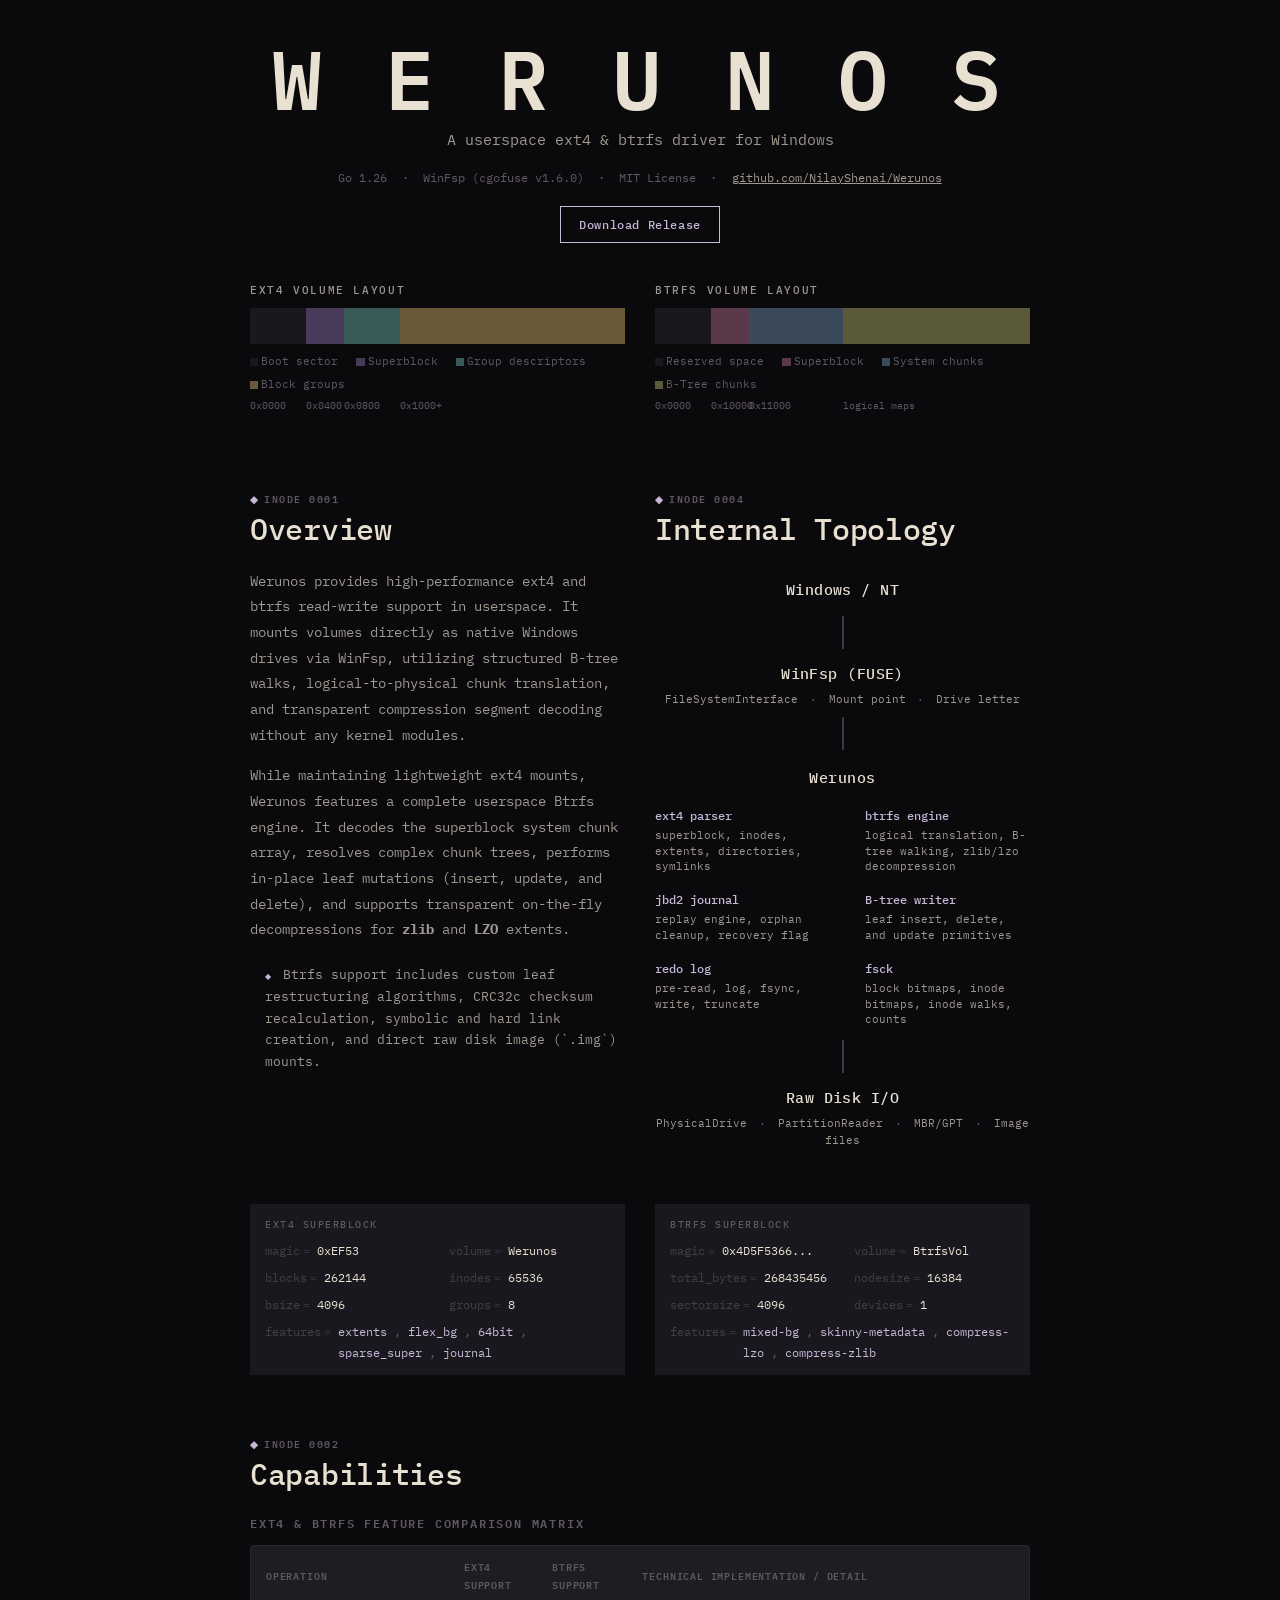
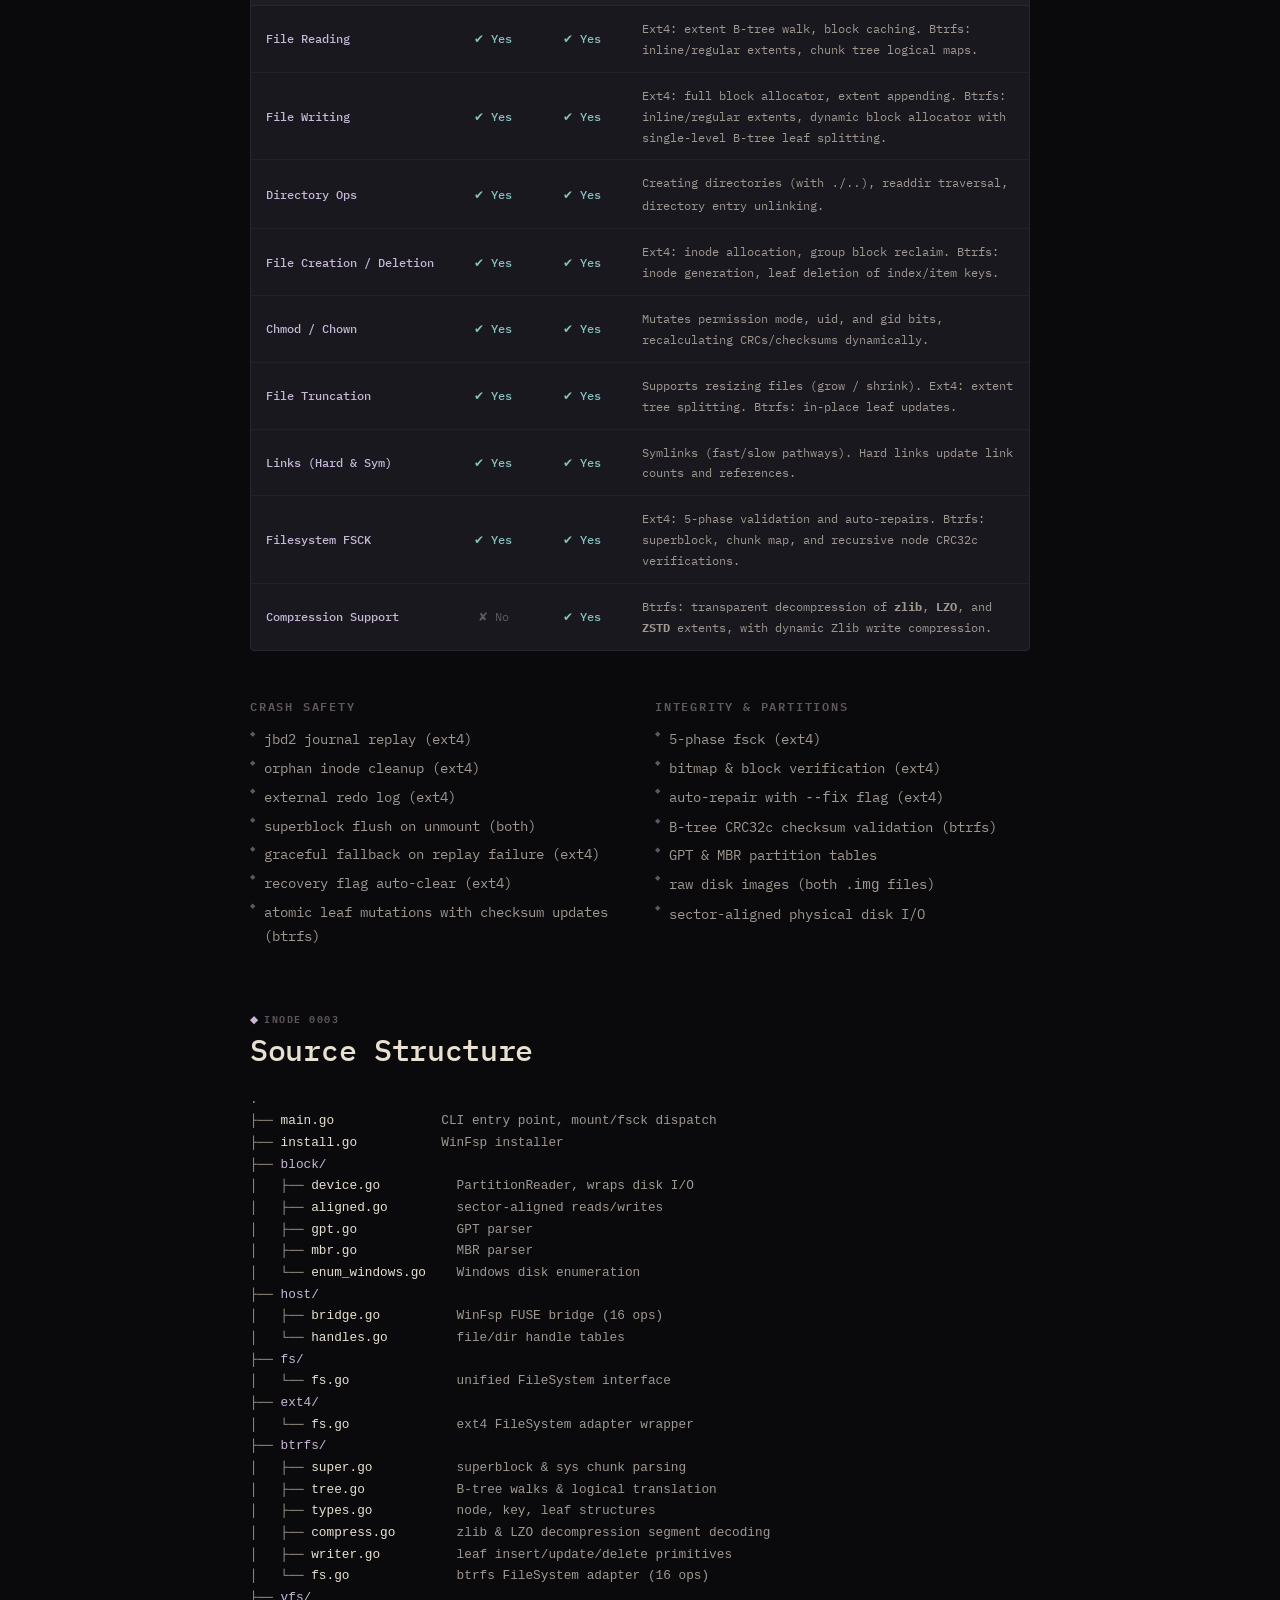
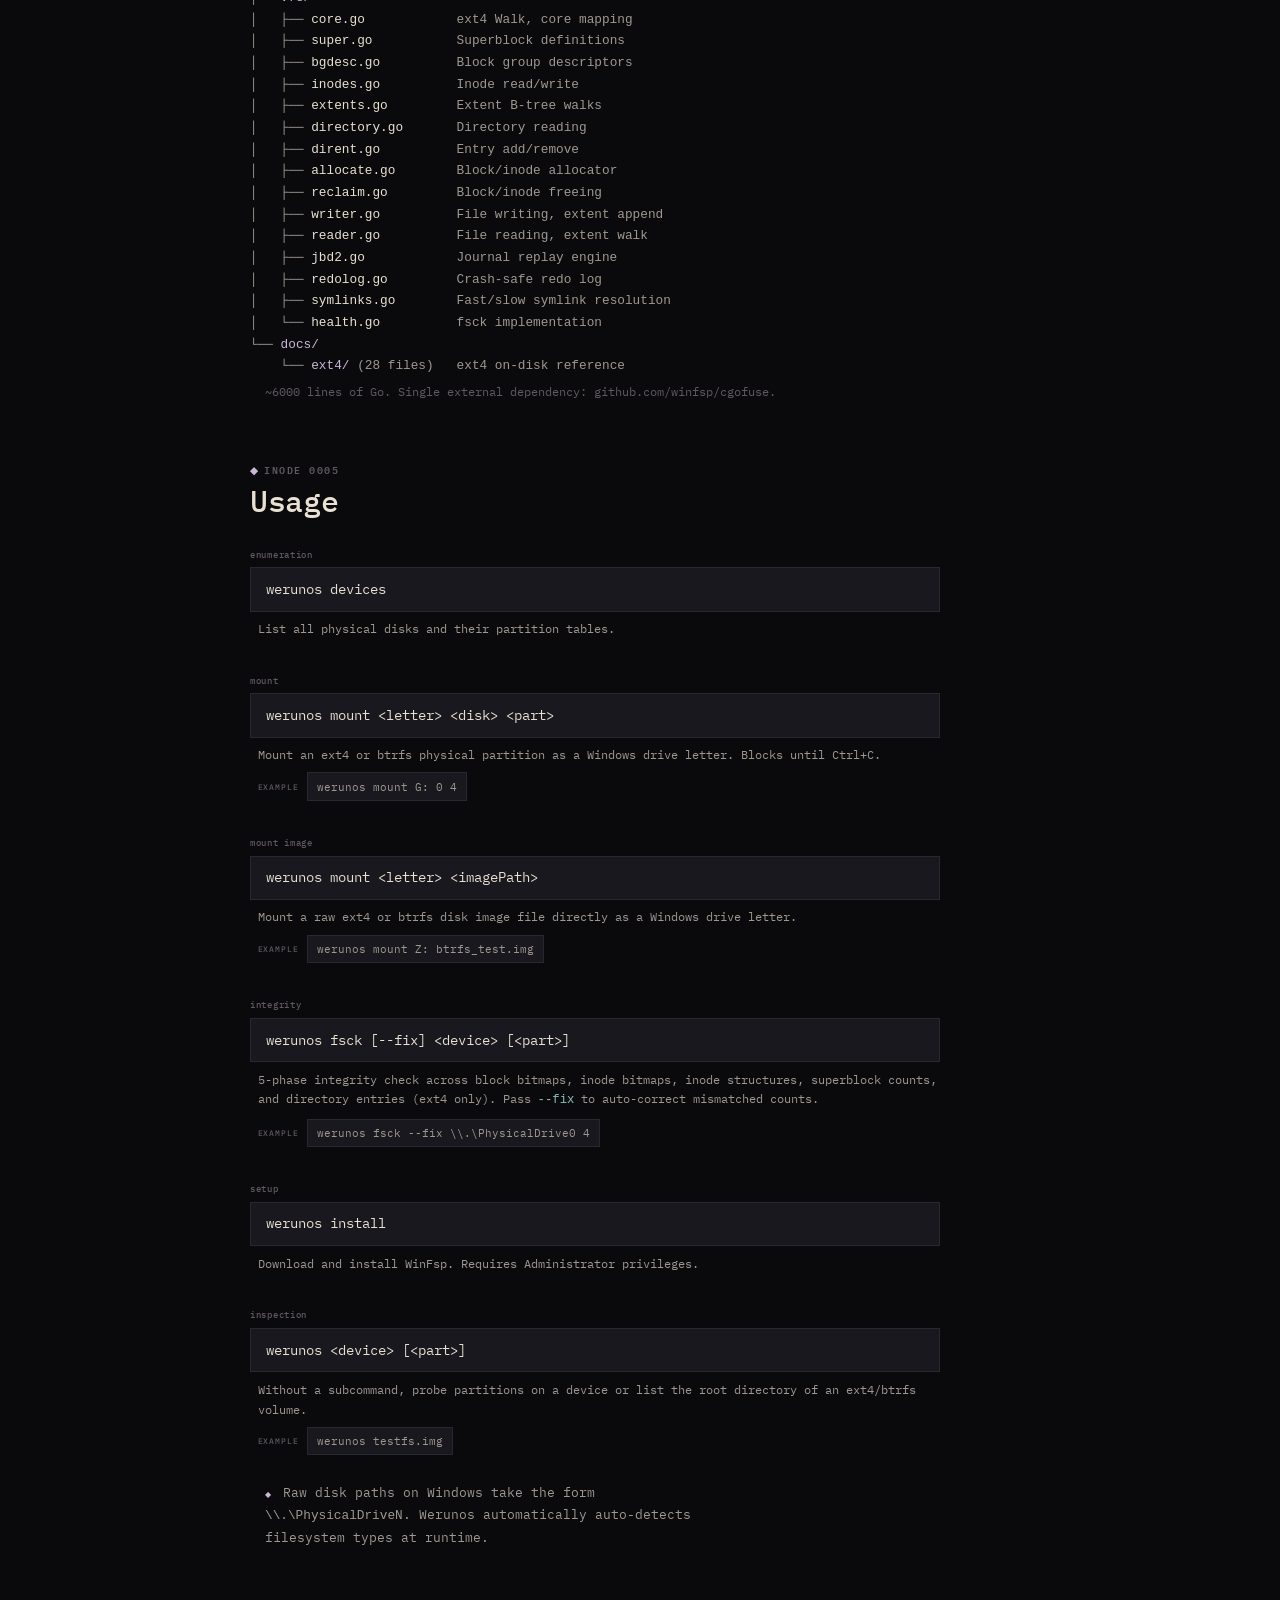
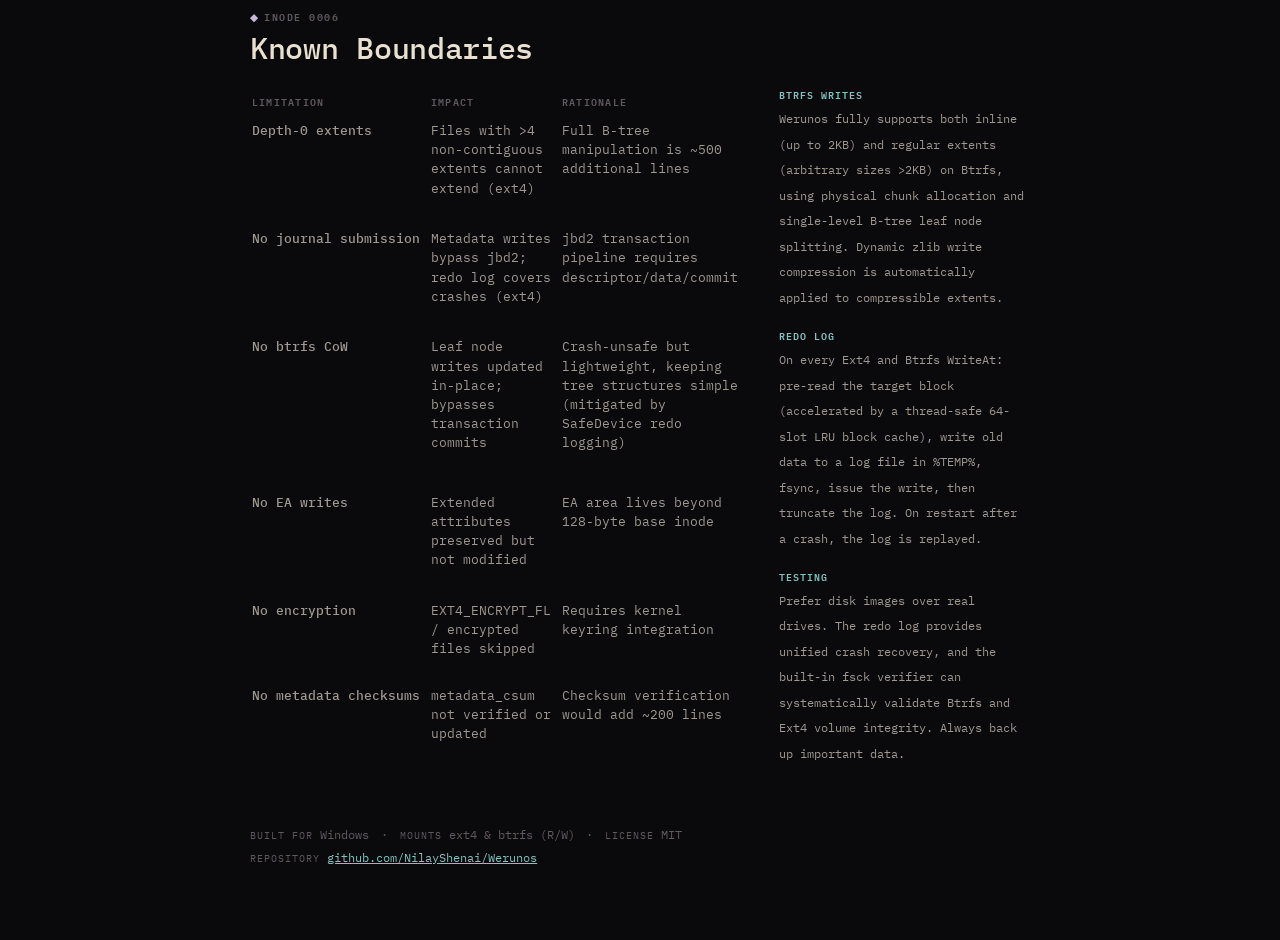
==== commit cfedf62f: "full matrix support" ====
--- a/index.html
+++ b/index.html
@@ -295,10 +295,16 @@
               <td>Symlinks (fast/slow pathways). Hard links update link counts and references.</td>
             </tr>
             <tr>
+              <td class="b-term">Filesystem FSCK</td>
+              <td class="text-center status-yes">&#x2714; Yes</td>
+              <td class="text-center status-yes">&#x2714; Yes</td>
+              <td>Ext4: 5-phase validation and auto-repairs. Btrfs: superblock, chunk map, and recursive node CRC32c verifications.</td>
+            </tr>
+            <tr>
               <td class="b-term">Compression Support</td>
               <td class="text-center status-no">&#x2718; No</td>
               <td class="text-center status-yes">&#x2714; Yes</td>
-              <td>Btrfs: transparent on-the-fly decompression of <strong>zlib</strong> and <strong>LZO</strong> extents.</td>
+              <td>Btrfs: transparent decompression of <strong>zlib</strong>, <strong>LZO</strong>, and <strong>ZSTD</strong> extents, with dynamic Zlib write compression.</td>
             </tr>
           </tbody>
         </table>
@@ -516,15 +522,15 @@
     <aside class="bound-notes">
       <div class="b-note">
         <span class="b-note-ref">btrfs writes</span>
-        <span class="b-note-body">Werunos fully supports both inline (up to 2KB) and regular extents (arbitrary sizes >2KB) on Btrfs, using physical chunk allocation and single-level B-tree leaf node splitting.</span>
+        <span class="b-note-body">Werunos fully supports both inline (up to 2KB) and regular extents (arbitrary sizes >2KB) on Btrfs, using physical chunk allocation and single-level B-tree leaf node splitting. Dynamic zlib write compression is automatically applied to compressible extents.</span>
       </div>
       <div class="b-note">
         <span class="b-note-ref">redo log</span>
-        <span class="b-note-body">On every Ext4 and Btrfs WriteAt: pre-read the target block, write old data to a log file in %TEMP%, fsync, issue the write, then truncate the log. On restart after a crash, the log is replayed.</span>
+        <span class="b-note-body">On every Ext4 and Btrfs WriteAt: pre-read the target block (accelerated by a thread-safe 64-slot LRU block cache), write old data to a log file in %TEMP%, fsync, issue the write, then truncate the log. On restart after a crash, the log is replayed.</span>
       </div>
       <div class="b-note">
         <span class="b-note-ref">testing</span>
-        <span class="b-note-body">Prefer disk images over real drives. The redo log provides unified crash recovery, but always back up important data.</span>
+        <span class="b-note-body">Prefer disk images over real drives. The redo log provides unified crash recovery, and the built-in fsck verifier can systematically validate Btrfs and Ext4 volume integrity. Always back up important data.</span>
       </div>
     </aside>
   </div>
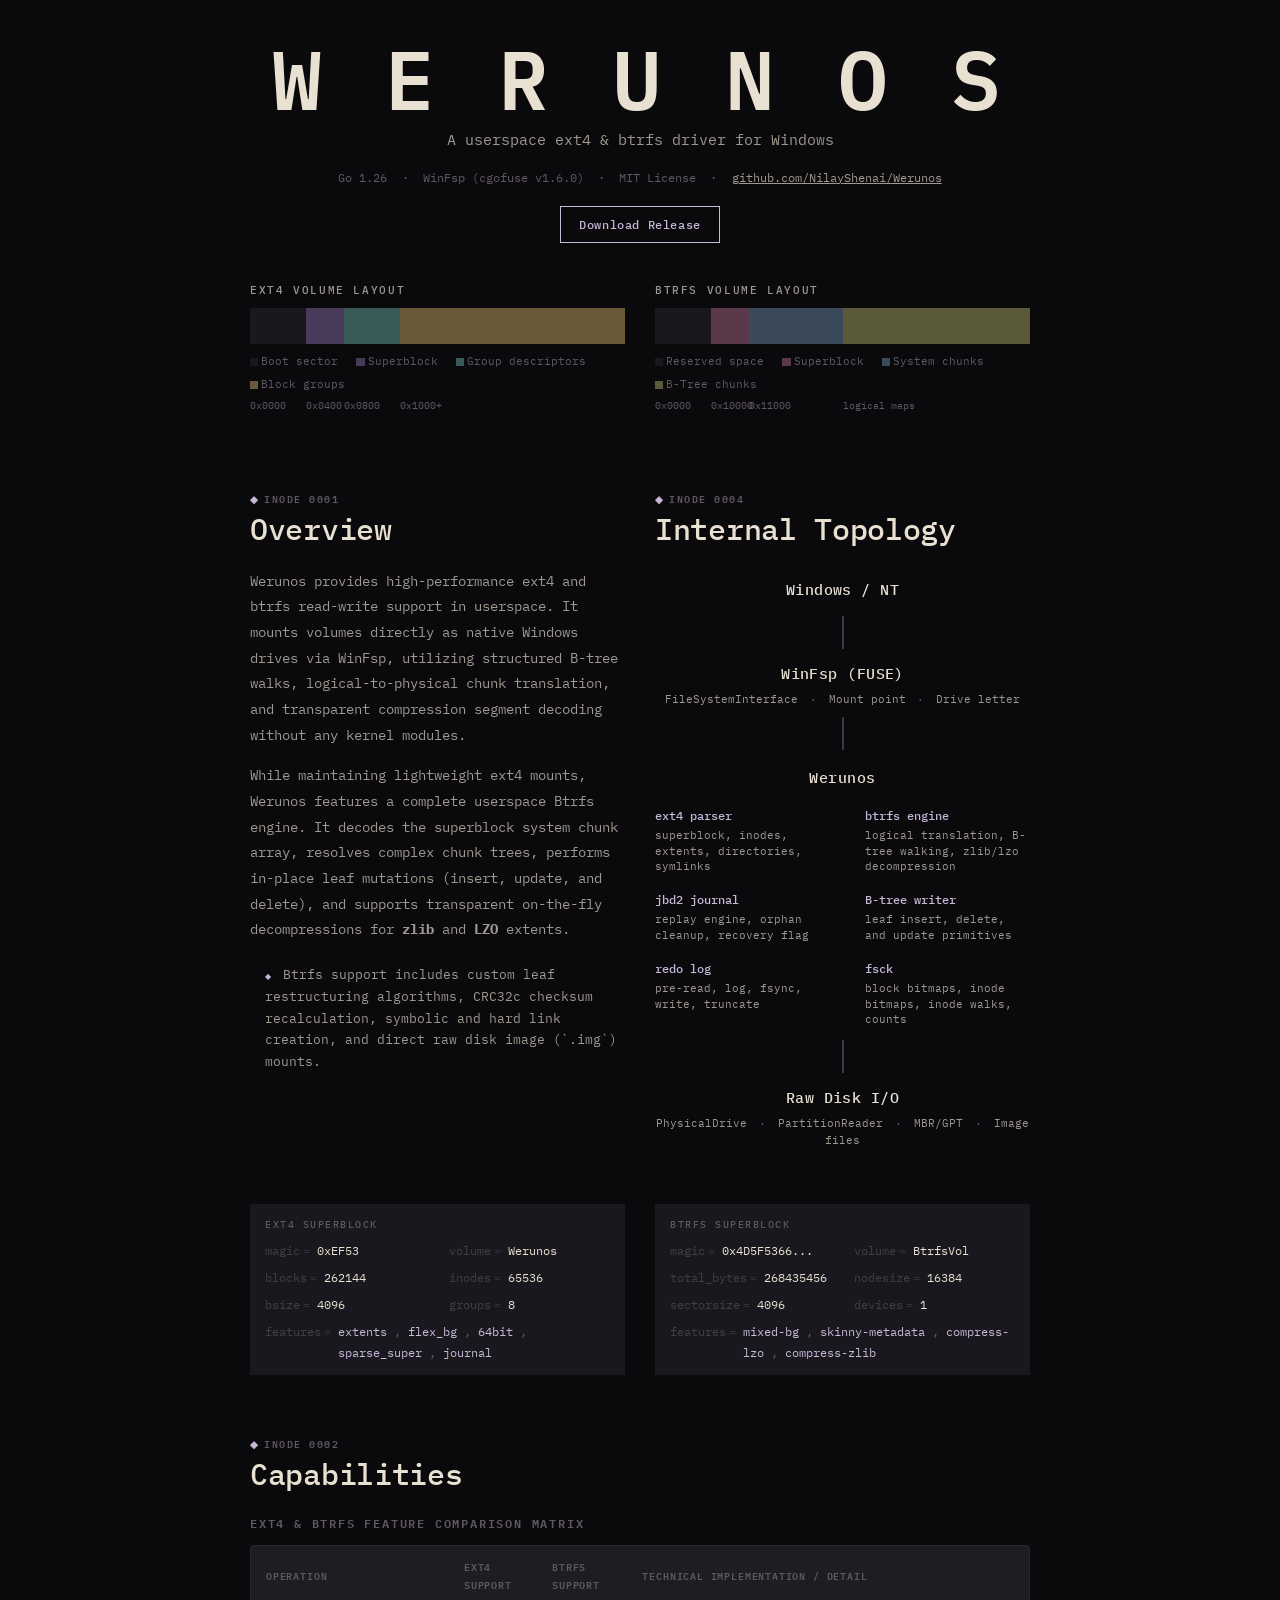
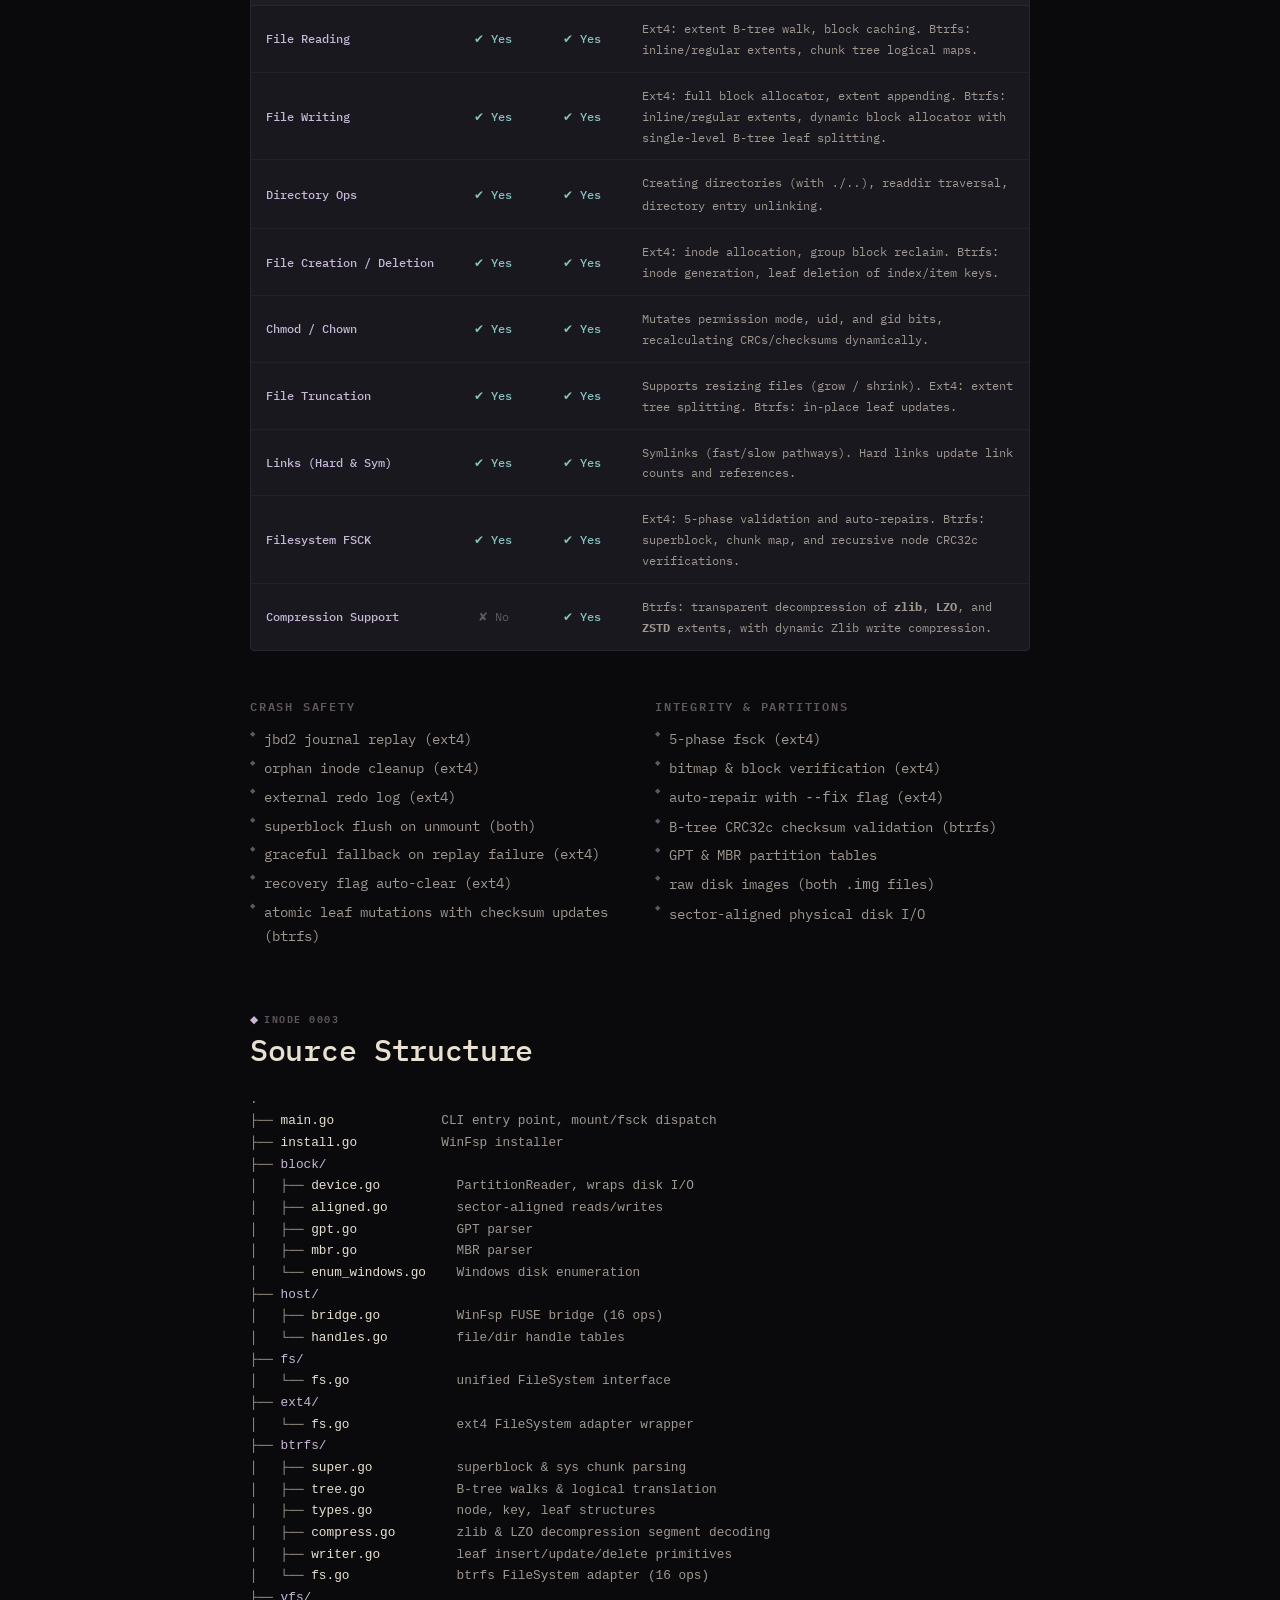
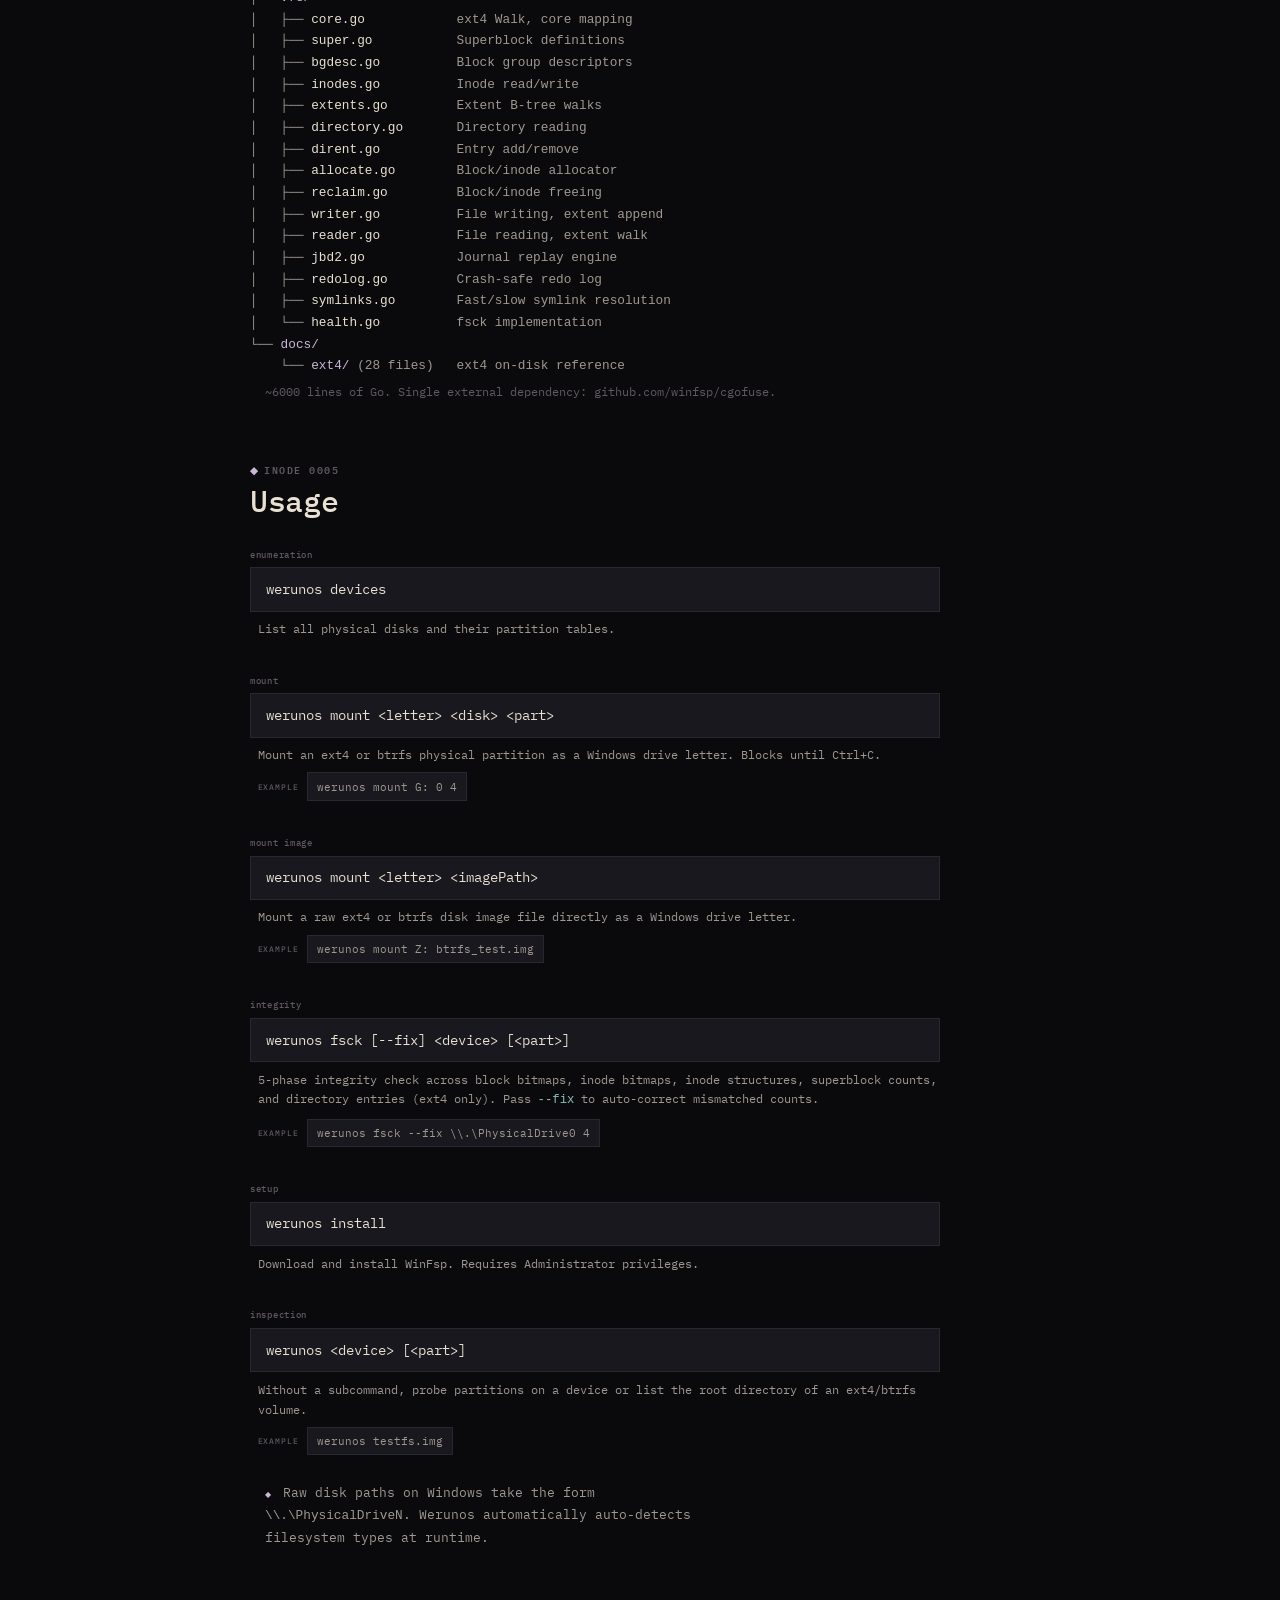
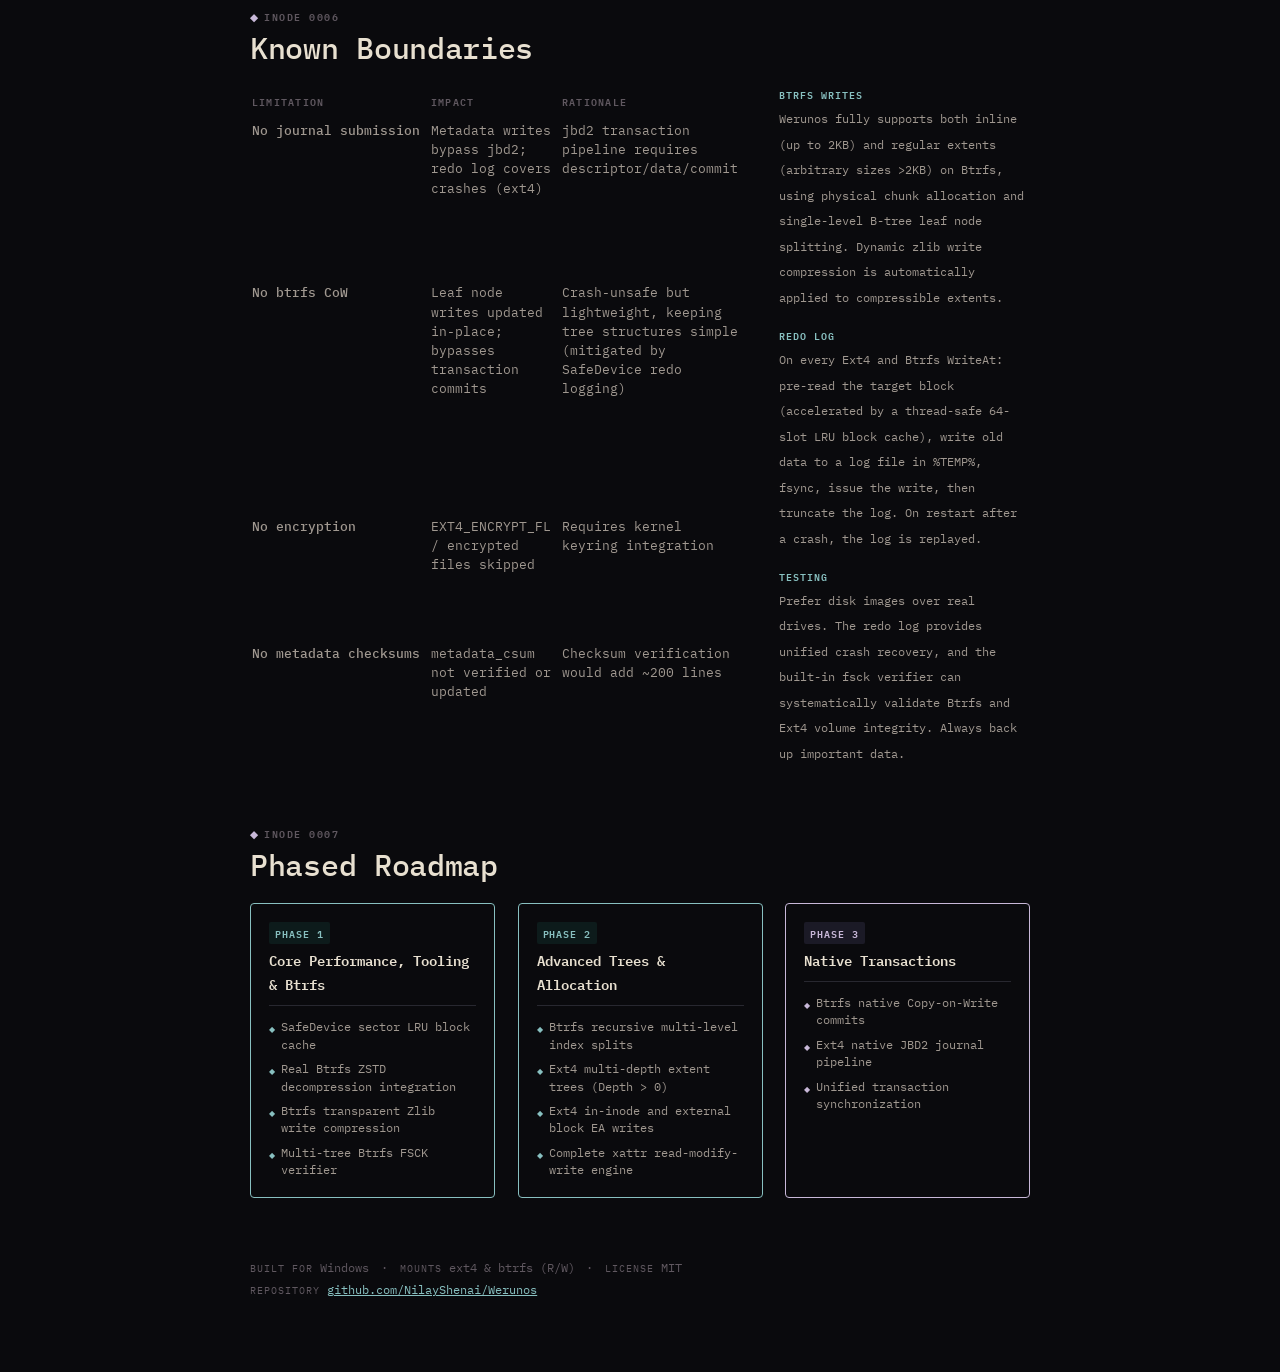
==== commit 798debe1: "Phase 2 completion" ====
--- a/index.html
+++ b/index.html
@@ -487,11 +487,6 @@
       </thead>
       <tbody>
         <tr>
-          <td class="b-term">Depth-0 extents</td>
-          <td>Files with &gt;4 non-contiguous extents cannot extend (ext4)</td>
-          <td>Full B-tree manipulation is ~500 additional lines</td>
-        </tr>
-        <tr>
           <td class="b-term">No journal submission</td>
           <td>Metadata writes bypass jbd2; redo log covers crashes (ext4)</td>
           <td>jbd2 transaction pipeline requires descriptor/data/commit</td>
@@ -500,11 +495,6 @@
           <td class="b-term">No btrfs CoW</td>
           <td>Leaf node writes updated in-place; bypasses transaction commits</td>
           <td>Crash-unsafe but lightweight, keeping tree structures simple (mitigated by SafeDevice redo logging)</td>
-        </tr>
-        <tr>
-          <td class="b-term">No EA writes</td>
-          <td>Extended attributes preserved but not modified</td>
-          <td>EA area lives beyond 128-byte base inode</td>
         </tr>
         <tr>
           <td class="b-term">No encryption</td>
@@ -536,6 +526,51 @@
   </div>
 </section>
 
+<section class="chapter" id="roadmap">
+  <div class="ch-meta"><span class="ch-meta-dia">&#x25C6;</span>inode 0007</div>
+  <h2 class="ch-title">Phased Roadmap</h2>
+
+  <div class="roadmap-grid">
+    <div class="roadmap-phase roadmap-completed">
+      <div class="phase-hdr">
+        <span class="phase-badge">Phase 1</span>
+        <h3 class="phase-title">Core Performance, Tooling &amp; Btrfs</h3>
+      </div>
+      <ul class="phase-list">
+        <li>SafeDevice sector LRU block cache</li>
+        <li>Real Btrfs ZSTD decompression integration</li>
+        <li>Btrfs transparent Zlib write compression</li>
+        <li>Multi-tree Btrfs FSCK verifier</li>
+      </ul>
+    </div>
+
+    <div class="roadmap-phase roadmap-completed">
+      <div class="phase-hdr">
+        <span class="phase-badge">Phase 2</span>
+        <h3 class="phase-title">Advanced Trees &amp; Allocation</h3>
+      </div>
+      <ul class="phase-list">
+        <li>Btrfs recursive multi-level index splits</li>
+        <li>Ext4 multi-depth extent trees (Depth &gt; 0)</li>
+        <li>Ext4 in-inode and external block EA writes</li>
+        <li>Complete xattr read-modify-write engine</li>
+      </ul>
+    </div>
+
+    <div class="roadmap-phase roadmap-active">
+      <div class="phase-hdr">
+        <span class="phase-badge">Phase 3</span>
+        <h3 class="phase-title">Native Transactions</h3>
+      </div>
+      <ul class="phase-list">
+        <li>Btrfs native Copy-on-Write commits</li>
+        <li>Ext4 native JBD2 journal pipeline</li>
+        <li>Unified transaction synchronization</li>
+      </ul>
+    </div>
+  </div>
+</section>
+
 </main>
 
 <footer class="colophon">
--- a/style.css
+++ b/style.css
@@ -604,6 +604,100 @@
   line-height: 1.6;
 }
 
+/* ── ROADMAP ───────────────────────────────────────────────────────── */
+
+.roadmap-grid {
+  display: grid;
+  grid-template-columns: repeat(auto-fit, minmax(240px, 1fr));
+  gap: 1.5rem;
+  margin-top: 1.5rem;
+}
+
+.roadmap-phase {
+  border: 1px solid var(--border);
+  background: var(--bg-card);
+  padding: 1.2rem;
+  border-radius: 4px;
+  position: relative;
+  transition: border-color 0.2s;
+}
+
+.roadmap-completed {
+  border-color: var(--teal);
+}
+
+.roadmap-active {
+  border-color: var(--lavender);
+}
+
+.phase-hdr {
+  display: flex;
+  flex-direction: column;
+  gap: 0.3rem;
+  margin-bottom: 0.8rem;
+  border-bottom: 1px solid var(--border);
+  padding-bottom: 0.6rem;
+}
+
+.phase-badge {
+  font-size: 0.65rem;
+  text-transform: uppercase;
+  letter-spacing: 0.1em;
+  font-weight: var(--fw-semibold);
+  width: max-content;
+  padding: 0.15rem 0.4rem;
+  border-radius: 2px;
+}
+
+.roadmap-completed .phase-badge {
+  background: rgba(45, 179, 147, 0.1);
+  color: var(--teal);
+}
+
+.roadmap-active .phase-badge {
+  background: rgba(180, 168, 252, 0.1);
+  color: var(--lavender);
+}
+
+.phase-title {
+  font-size: 0.95rem;
+  font-weight: var(--fw-semibold);
+  color: var(--text-normal);
+}
+
+.phase-list {
+  list-style: none;
+  padding: 0;
+  margin: 0;
+  display: flex;
+  flex-direction: column;
+  gap: 0.5rem;
+}
+
+.phase-list li {
+  font-size: 0.82rem;
+  color: var(--text-dim);
+  line-height: 1.4;
+  position: relative;
+  padding-left: 0.8rem;
+}
+
+.phase-list li::before {
+  content: "◆";
+  position: absolute;
+  left: 0;
+  font-size: 0.5rem;
+  top: 0.4rem;
+}
+
+.roadmap-completed .phase-list li::before {
+  color: var(--teal);
+}
+
+.roadmap-active .phase-list li::before {
+  color: var(--lavender);
+}
+
 /* ── COLOPHON ──────────────────────────────────────────────────────── */
 
 .colophon { margin-top: 4rem; }
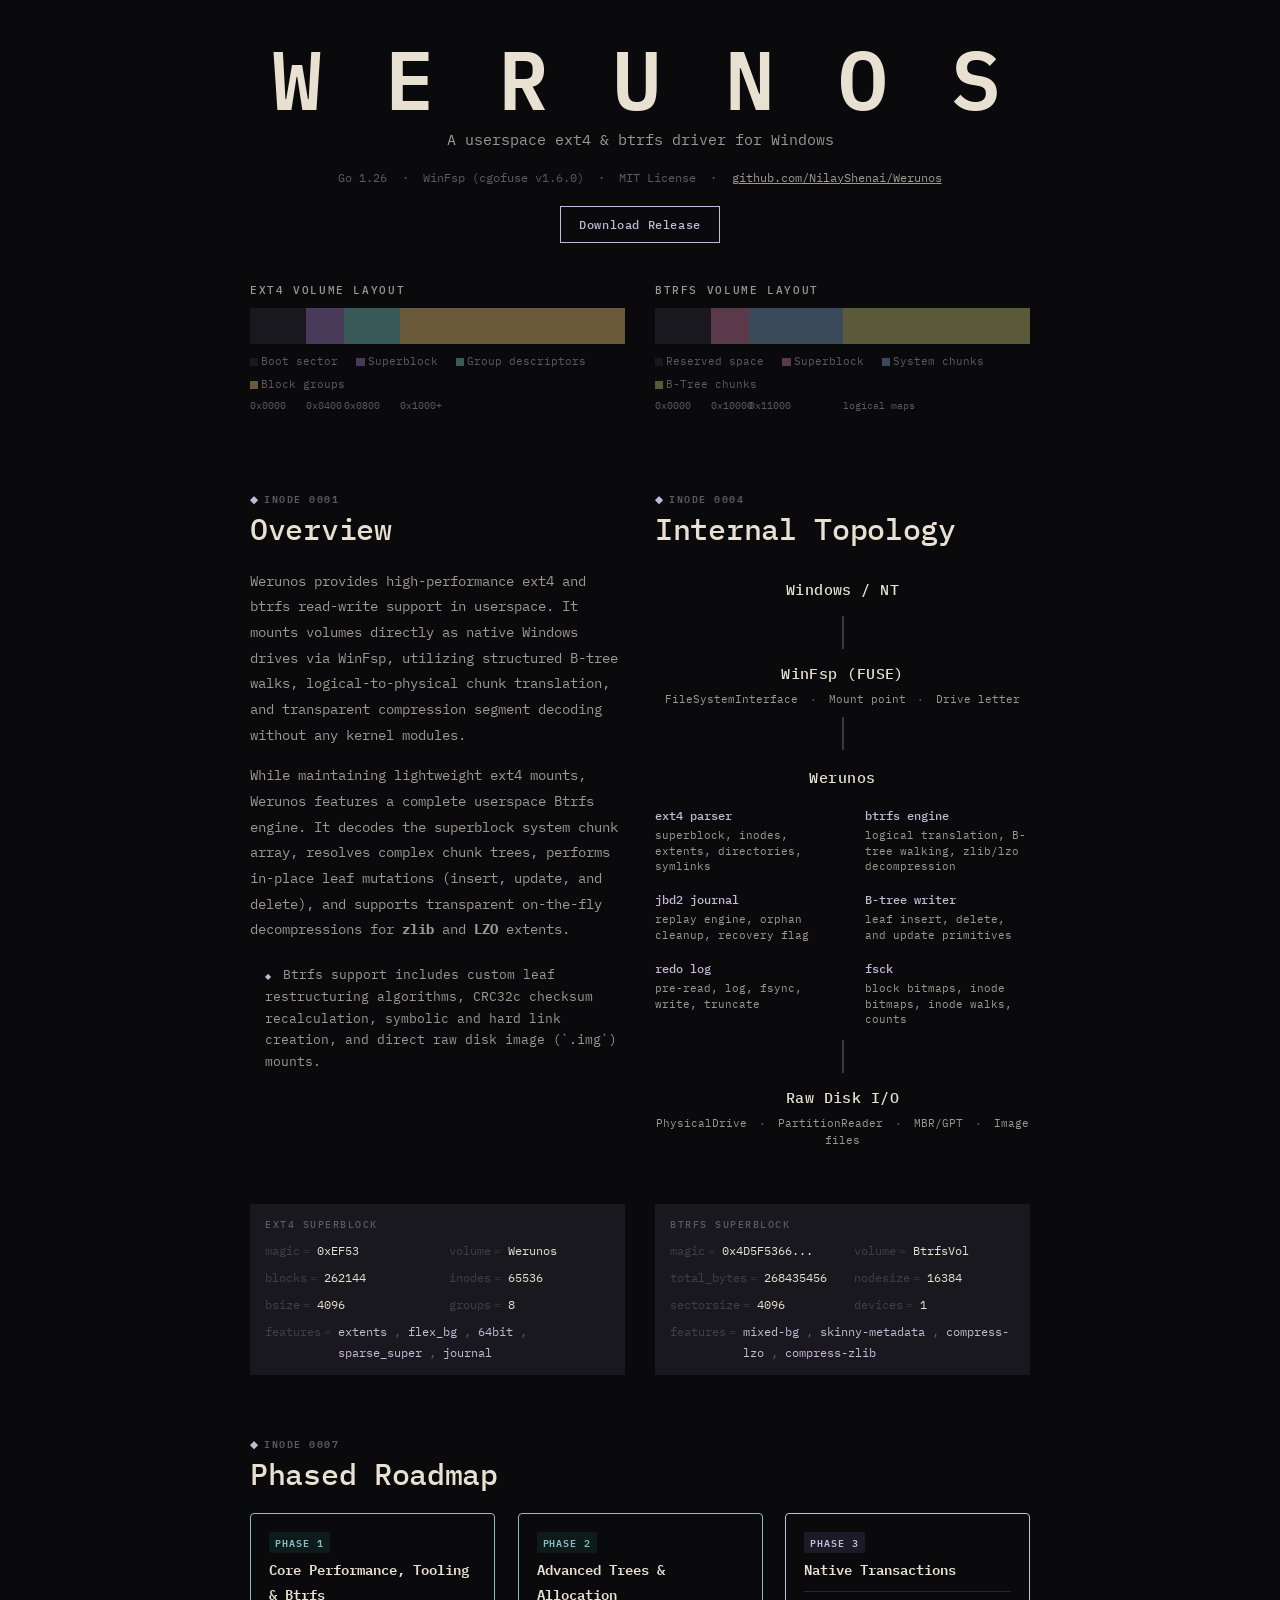
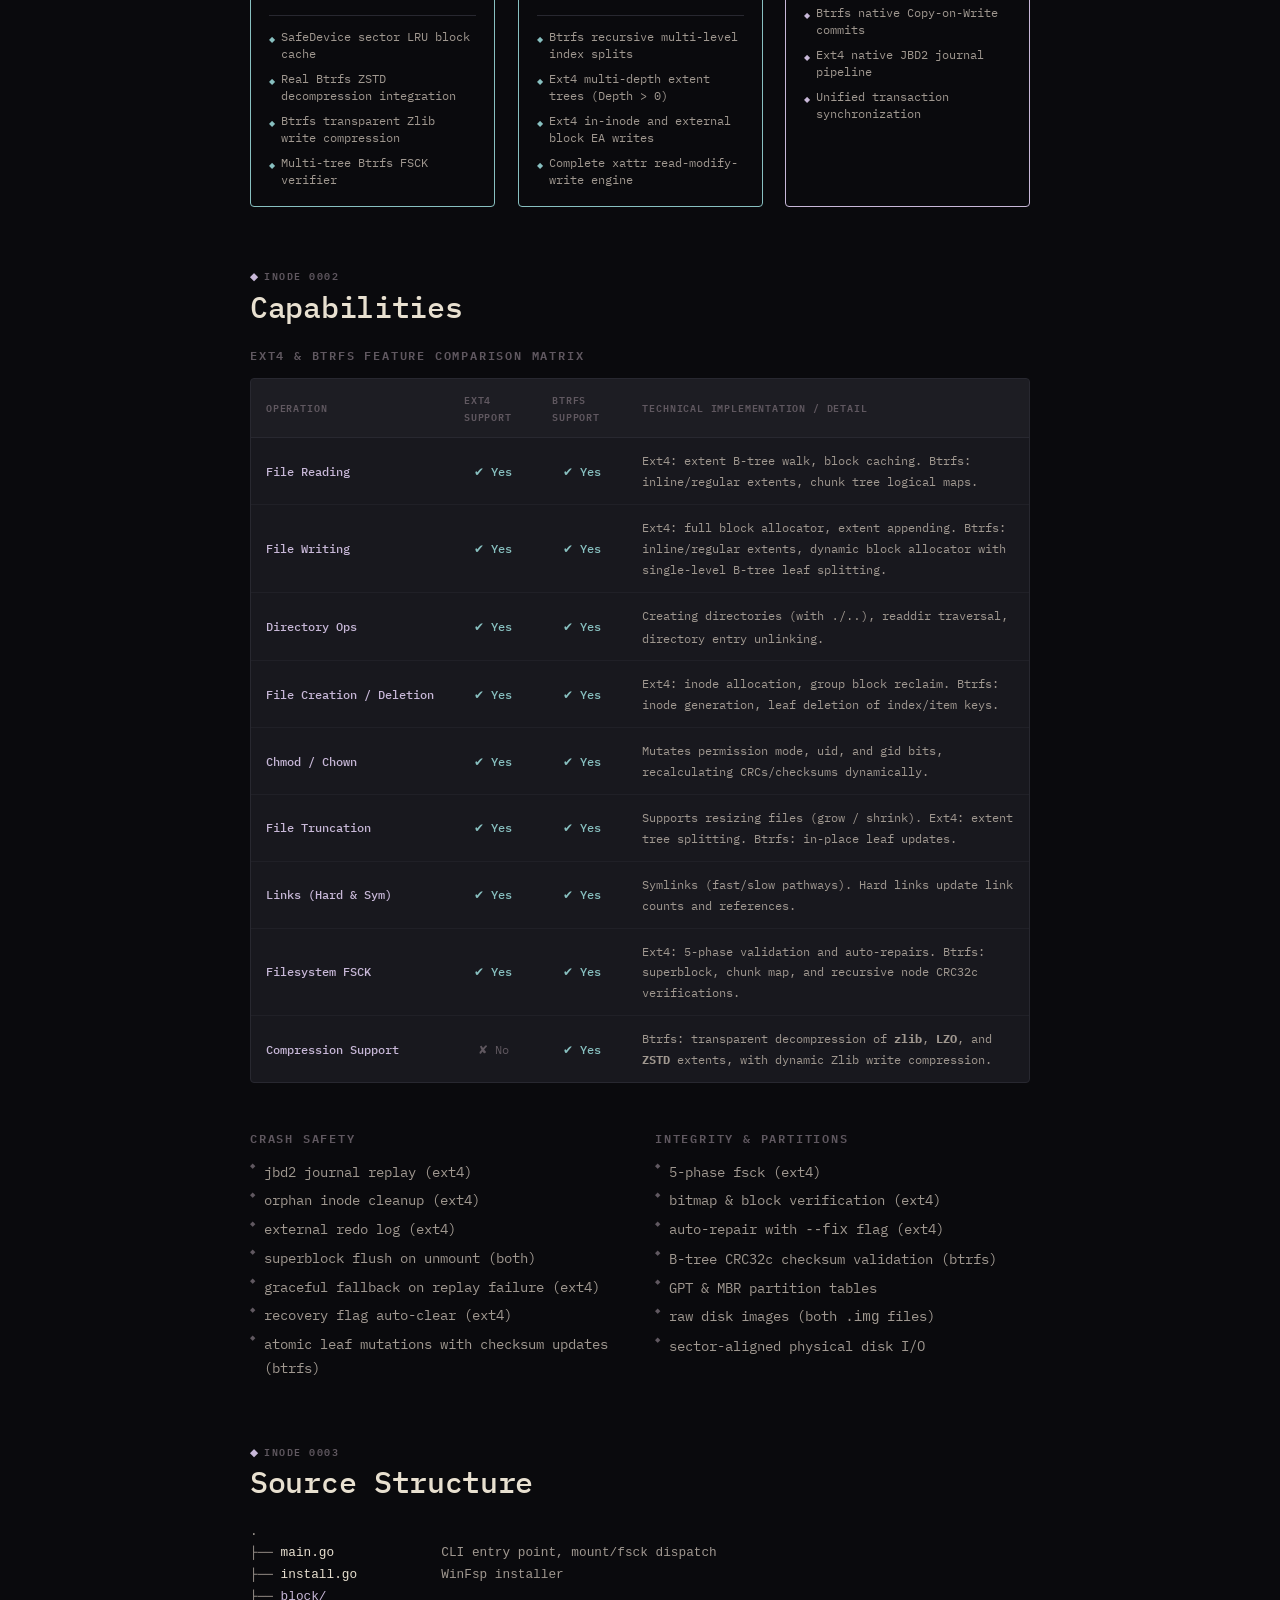
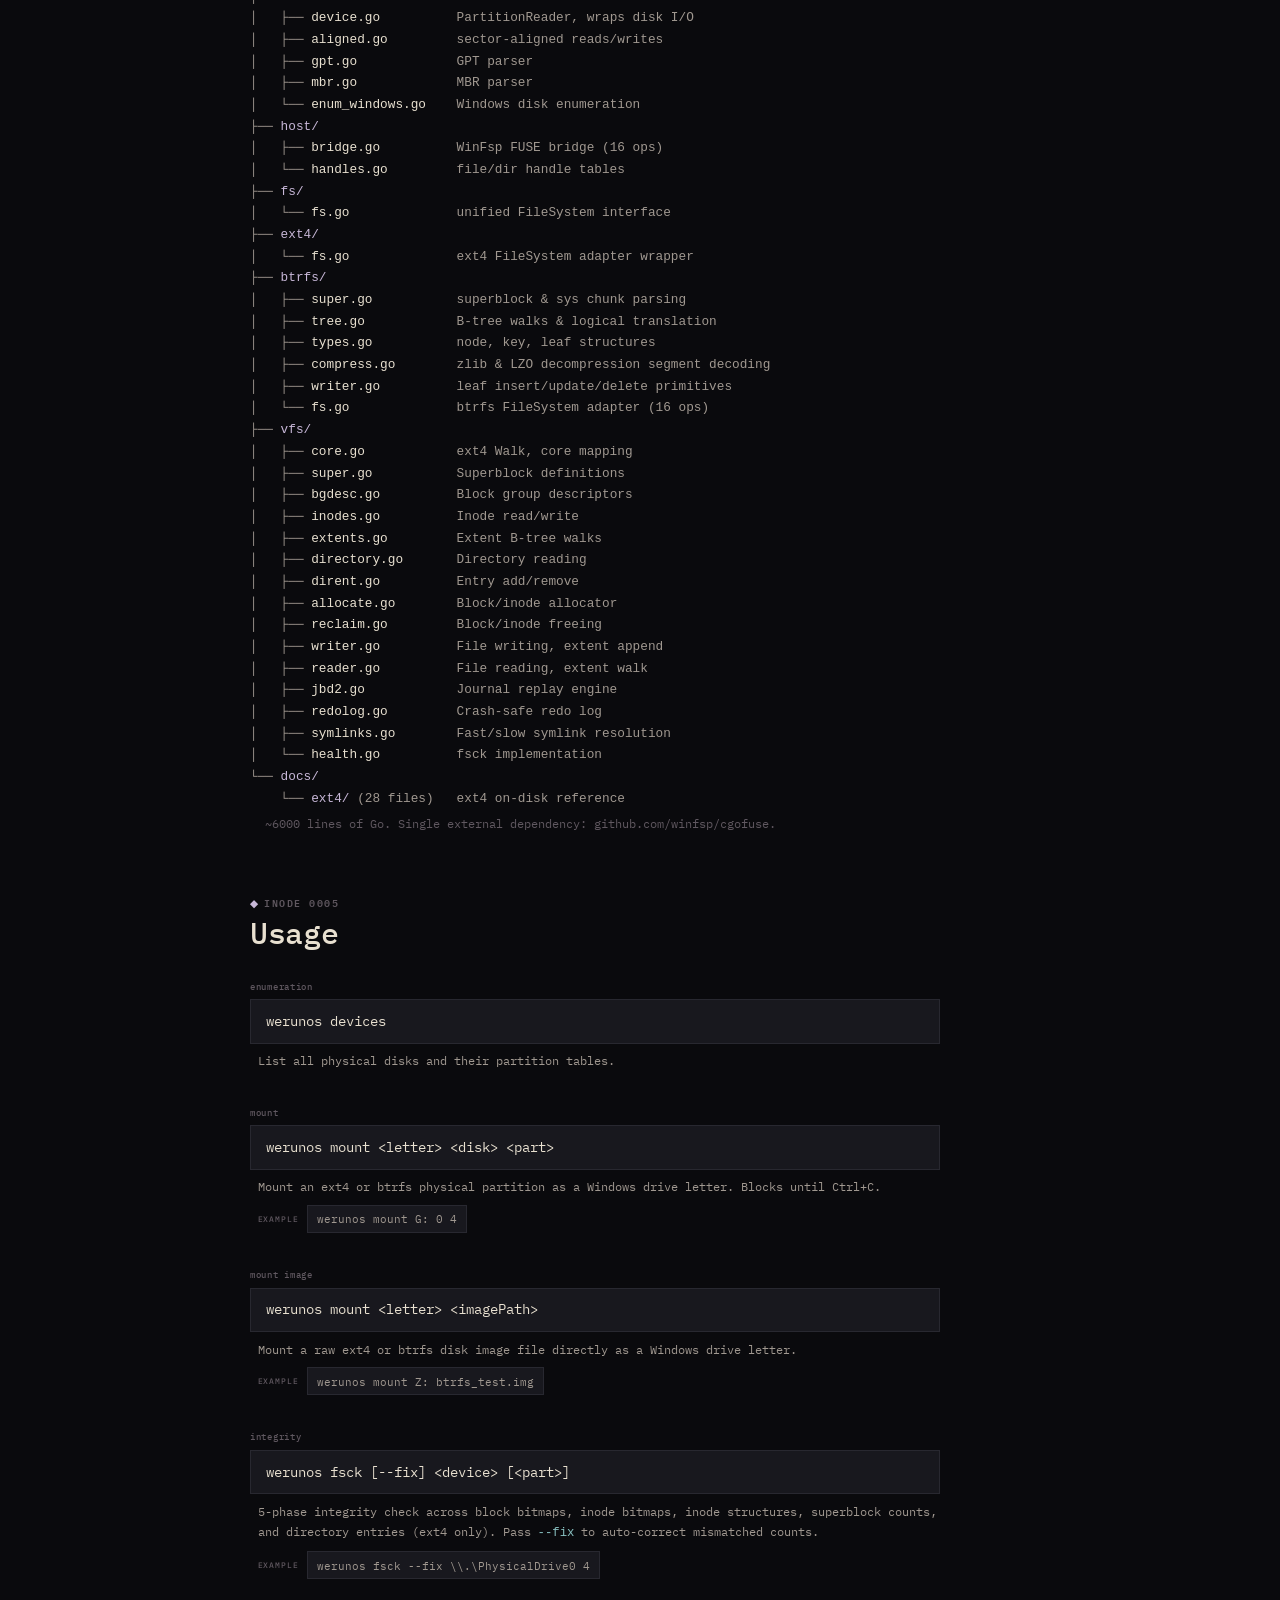
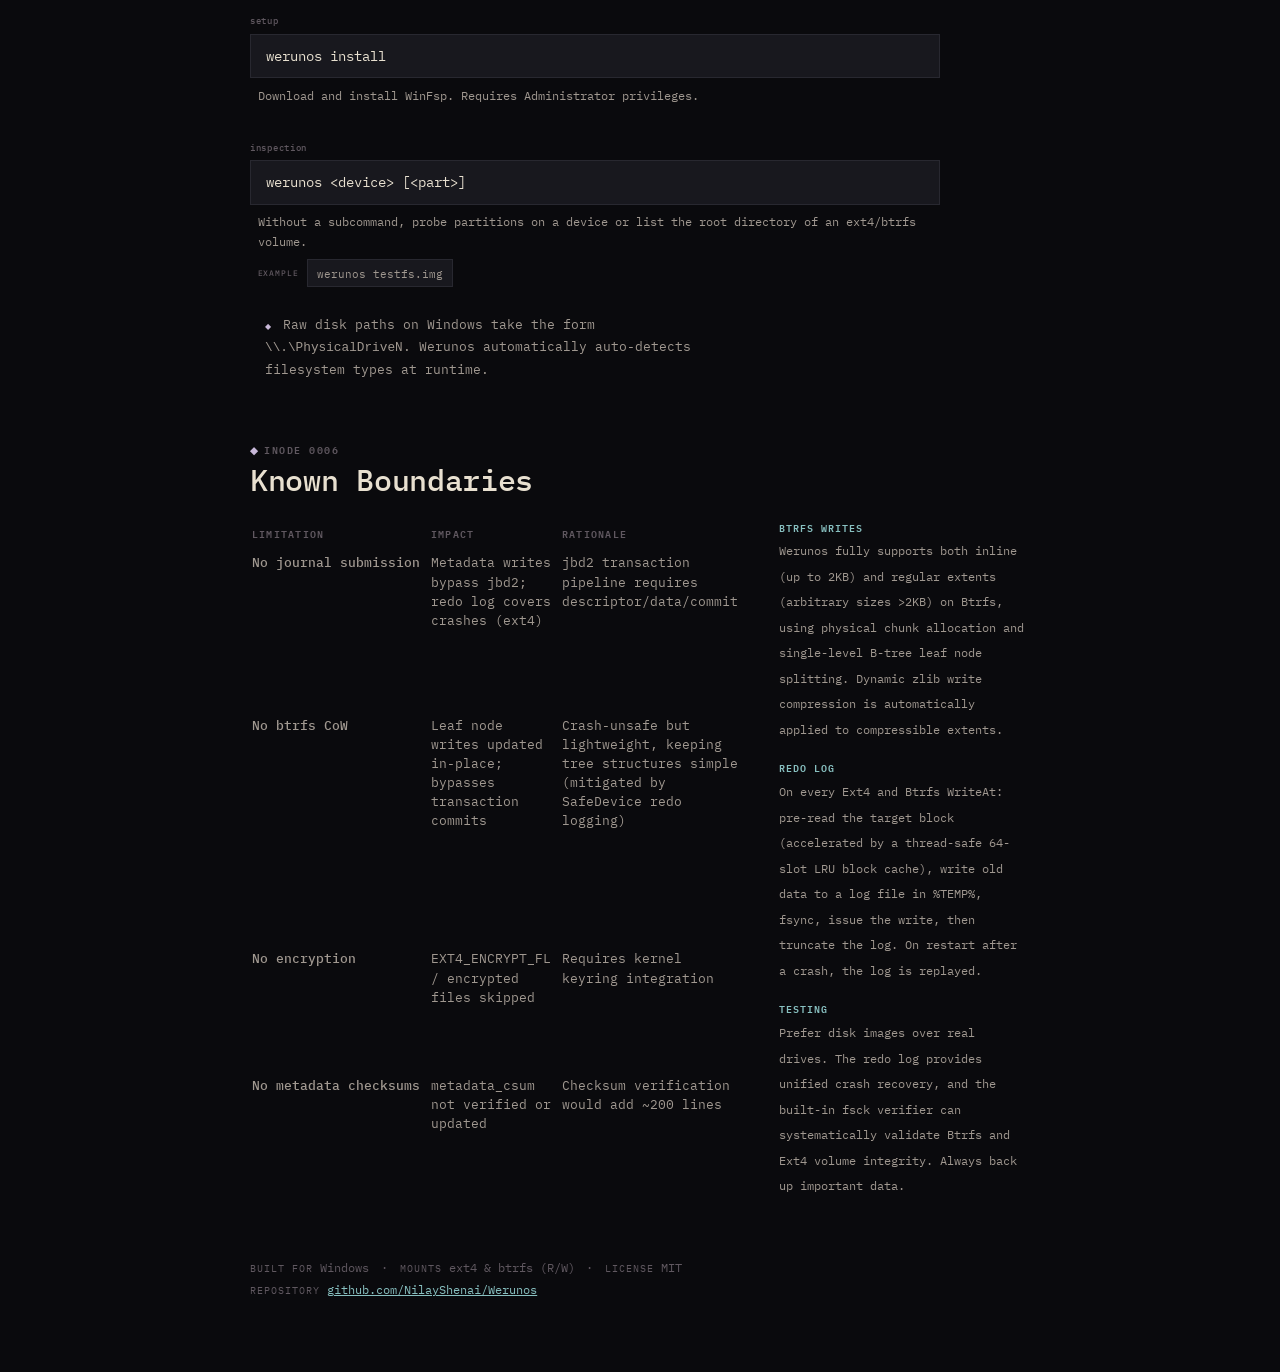
==== commit 0b00cf64: "1.8.5 fix" ====
--- a/index.html
+++ b/index.html
@@ -31,7 +31,7 @@
       <span class="meta-dot">&middot;</span>
       <a href="https://github.com/NilayShenai/Werunos">github.com/NilayShenai/Werunos</a>
     </p>
-    <a class="btn-download" href="https://github.com/NilayShenai/Werunos/releases/download/1.6/werunos.exe">Download Release</a>
+    <a class="btn-download" href="https://github.com/NilayShenai/Werunos/releases/download/1.8.5/werunos.exe">Download Release</a>
   </div>
 </header>
 
@@ -232,6 +232,50 @@
     </div>
   </div>
 </div>
+<section class="chapter" id="roadmap">
+  <div class="ch-meta"><span class="ch-meta-dia">&#x25C6;</span>inode 0007</div>
+  <h2 class="ch-title">Phased Roadmap</h2>
+
+  <div class="roadmap-grid">
+    <div class="roadmap-phase roadmap-completed">
+      <div class="phase-hdr">
+        <span class="phase-badge">Phase 1</span>
+        <h3 class="phase-title">Core Performance, Tooling &amp; Btrfs</h3>
+      </div>
+      <ul class="phase-list">
+        <li>SafeDevice sector LRU block cache</li>
+        <li>Real Btrfs ZSTD decompression integration</li>
+        <li>Btrfs transparent Zlib write compression</li>
+        <li>Multi-tree Btrfs FSCK verifier</li>
+      </ul>
+    </div>
+
+    <div class="roadmap-phase roadmap-completed">
+      <div class="phase-hdr">
+        <span class="phase-badge">Phase 2</span>
+        <h3 class="phase-title">Advanced Trees &amp; Allocation</h3>
+      </div>
+      <ul class="phase-list">
+        <li>Btrfs recursive multi-level index splits</li>
+        <li>Ext4 multi-depth extent trees (Depth &gt; 0)</li>
+        <li>Ext4 in-inode and external block EA writes</li>
+        <li>Complete xattr read-modify-write engine</li>
+      </ul>
+    </div>
+
+    <div class="roadmap-phase roadmap-active">
+      <div class="phase-hdr">
+        <span class="phase-badge">Phase 3</span>
+        <h3 class="phase-title">Native Transactions</h3>
+      </div>
+      <ul class="phase-list">
+        <li>Btrfs native Copy-on-Write commits</li>
+        <li>Ext4 native JBD2 journal pipeline</li>
+        <li>Unified transaction synchronization</li>
+      </ul>
+    </div>
+  </div>
+</section>
 
 <section class="chapter" id="capabilities">
   <div class="ch-meta"><span class="ch-meta-dia">&#x25C6;</span>inode 0002</div>
@@ -526,51 +570,6 @@
   </div>
 </section>
 
-<section class="chapter" id="roadmap">
-  <div class="ch-meta"><span class="ch-meta-dia">&#x25C6;</span>inode 0007</div>
-  <h2 class="ch-title">Phased Roadmap</h2>
-
-  <div class="roadmap-grid">
-    <div class="roadmap-phase roadmap-completed">
-      <div class="phase-hdr">
-        <span class="phase-badge">Phase 1</span>
-        <h3 class="phase-title">Core Performance, Tooling &amp; Btrfs</h3>
-      </div>
-      <ul class="phase-list">
-        <li>SafeDevice sector LRU block cache</li>
-        <li>Real Btrfs ZSTD decompression integration</li>
-        <li>Btrfs transparent Zlib write compression</li>
-        <li>Multi-tree Btrfs FSCK verifier</li>
-      </ul>
-    </div>
-
-    <div class="roadmap-phase roadmap-completed">
-      <div class="phase-hdr">
-        <span class="phase-badge">Phase 2</span>
-        <h3 class="phase-title">Advanced Trees &amp; Allocation</h3>
-      </div>
-      <ul class="phase-list">
-        <li>Btrfs recursive multi-level index splits</li>
-        <li>Ext4 multi-depth extent trees (Depth &gt; 0)</li>
-        <li>Ext4 in-inode and external block EA writes</li>
-        <li>Complete xattr read-modify-write engine</li>
-      </ul>
-    </div>
-
-    <div class="roadmap-phase roadmap-active">
-      <div class="phase-hdr">
-        <span class="phase-badge">Phase 3</span>
-        <h3 class="phase-title">Native Transactions</h3>
-      </div>
-      <ul class="phase-list">
-        <li>Btrfs native Copy-on-Write commits</li>
-        <li>Ext4 native JBD2 journal pipeline</li>
-        <li>Unified transaction synchronization</li>
-      </ul>
-    </div>
-  </div>
-</section>
-
 </main>
 
 <footer class="colophon">
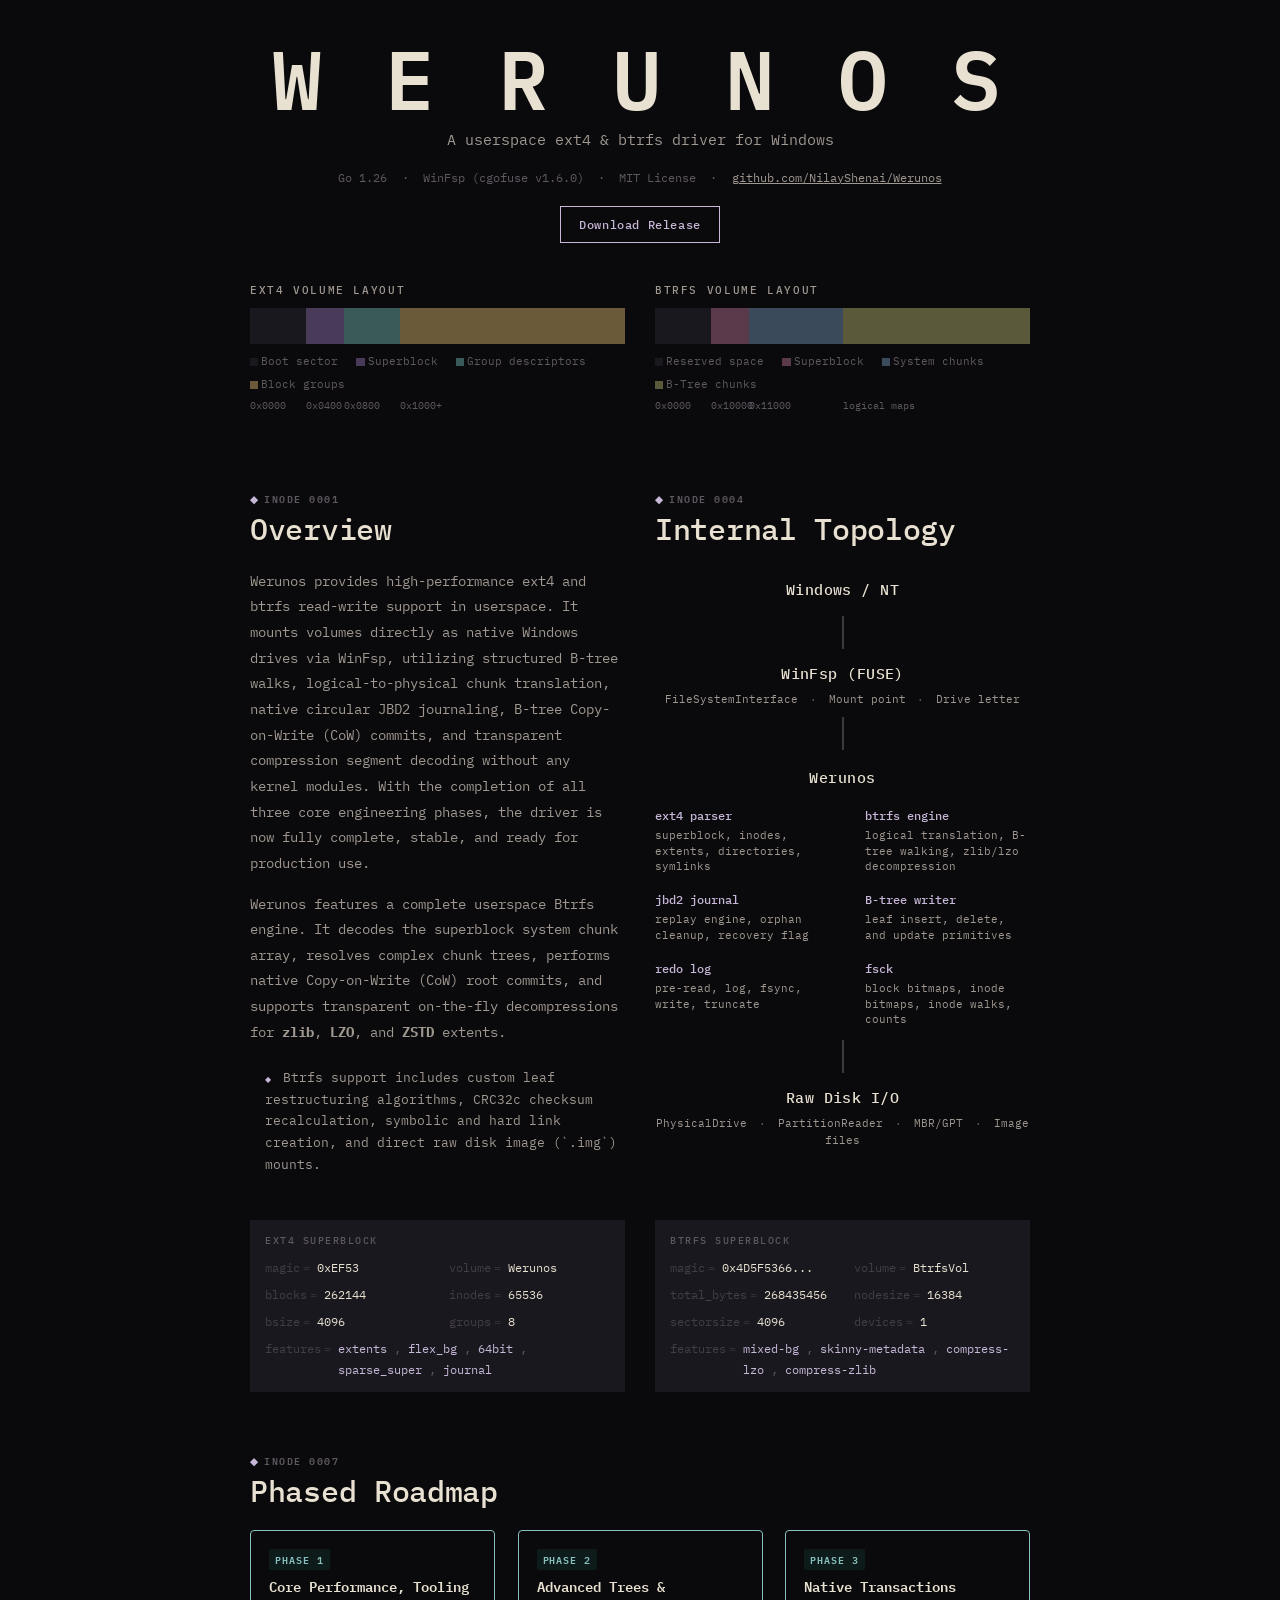
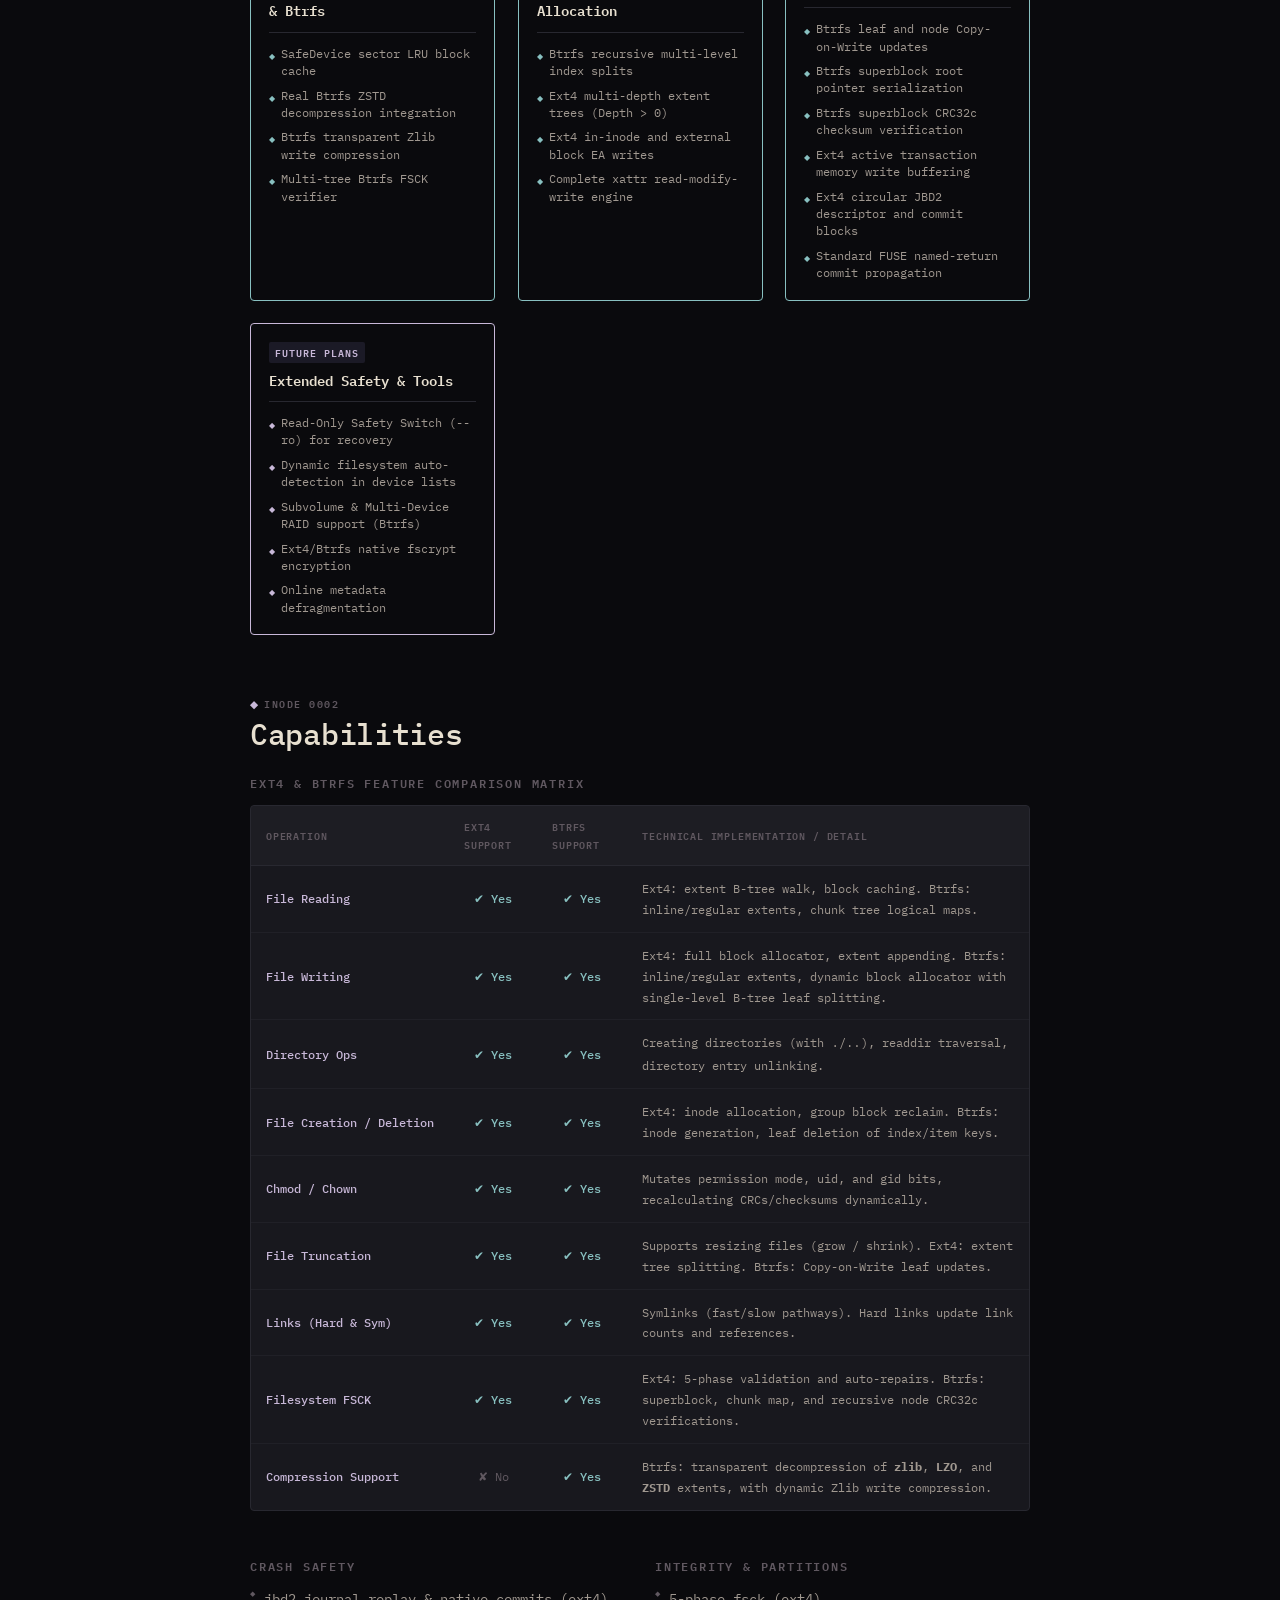
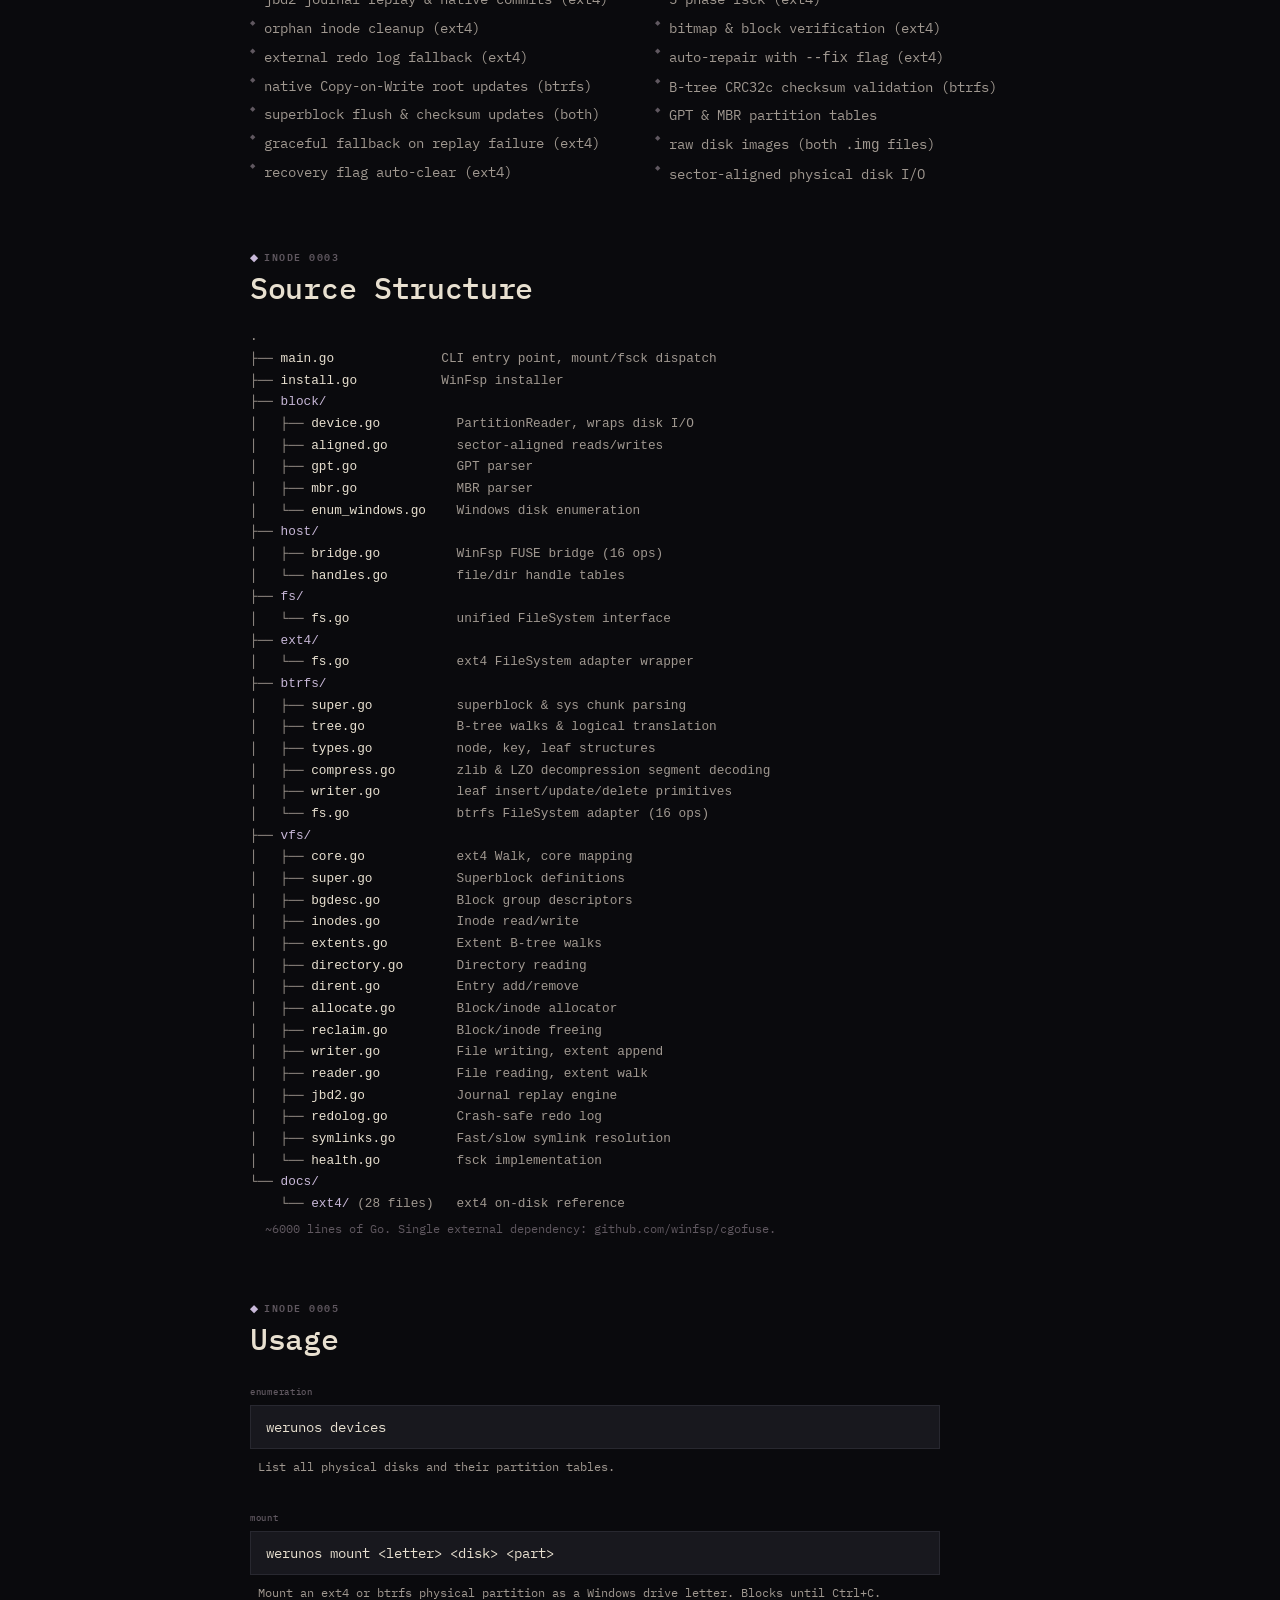
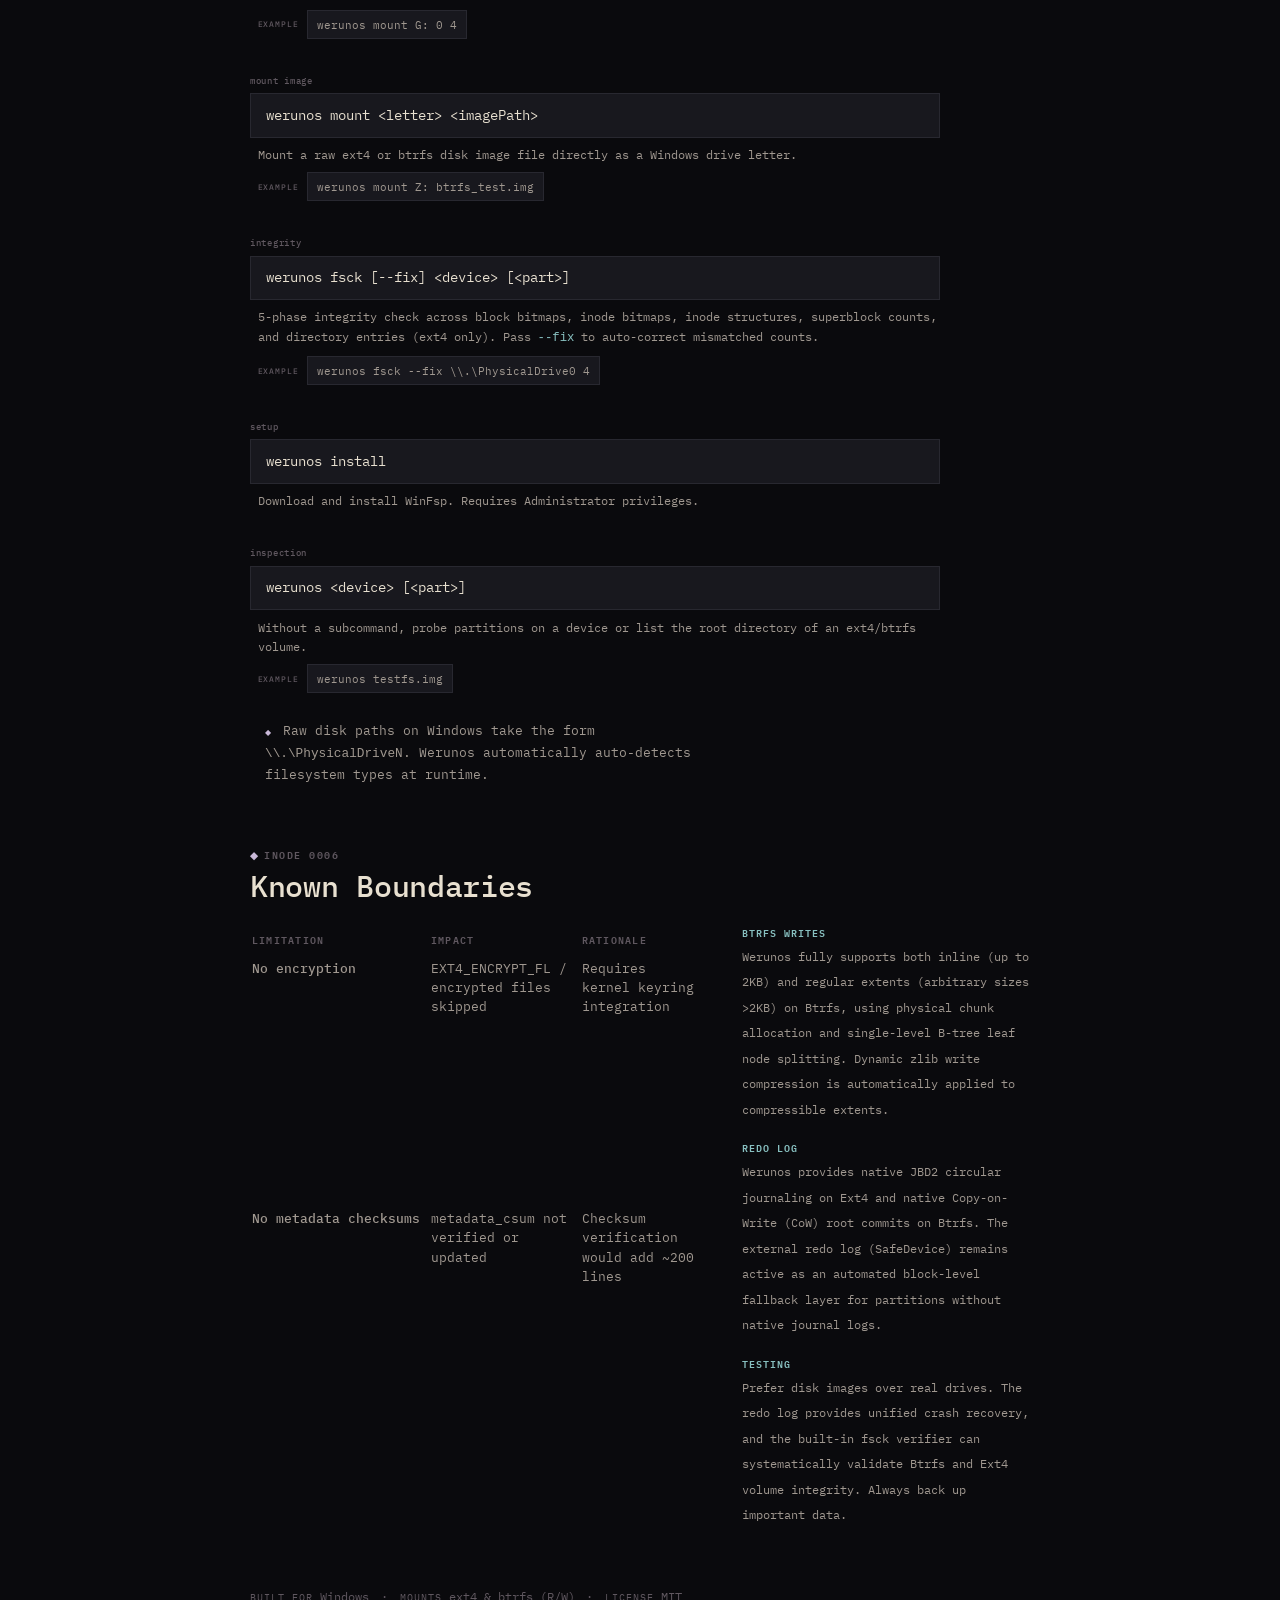
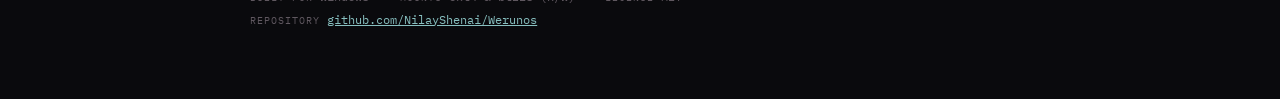
==== commit 7d270829: "Completed all the phases" ====
--- a/index.html
+++ b/index.html
@@ -4,7 +4,7 @@
 <meta charset="UTF-8">
 <meta name="viewport" content="width=device-width, initial-scale=1.0">
 <title>Werunos</title>
-<meta name="description" content="A robust userspace Ext4 and Btrfs filesystem driver for Windows utilizing WinFsp. Experience POSIX-compliant read-write operations, zlib/LZO decompression, crash-safe redo logs, and physical disk/raw image mounting natively.">
+<meta name="description" content="A robust userspace Ext4 and Btrfs filesystem driver for Windows utilizing WinFsp. Experience POSIX-compliant read-write operations, zlib/LZO decompression, native circular JBD2 journaling, B-tree Copy-on-Write (CoW), and physical disk/raw image mounting natively.">
 <meta http-equiv="Cache-Control" content="no-cache, no-store, must-revalidate">
 <meta http-equiv="Pragma" content="no-cache">
 <meta http-equiv="Expires" content="0">
@@ -31,7 +31,7 @@
       <span class="meta-dot">&middot;</span>
       <a href="https://github.com/NilayShenai/Werunos">github.com/NilayShenai/Werunos</a>
     </p>
-    <a class="btn-download" href="https://github.com/NilayShenai/Werunos/releases/download/1.8.5/werunos.exe">Download Release</a>
+    <a class="btn-download" href="https://github.com/NilayShenai/Werunos/releases/download/2.1/werunos.exe">Download Release</a>
   </div>
 </header>
 
@@ -89,10 +89,10 @@
     <h2 class="ch-title">Overview</h2>
     <p class="ch-text">
       Werunos provides high-performance ext4 and btrfs read-write support in userspace. It mounts
-      volumes directly as native Windows drives via WinFsp, utilizing structured B-tree walks, logical-to-physical chunk translation, and transparent compression segment decoding without any kernel modules.
+      volumes directly as native Windows drives via WinFsp, utilizing structured B-tree walks, logical-to-physical chunk translation, native circular JBD2 journaling, B-tree Copy-on-Write (CoW) commits, and transparent compression segment decoding without any kernel modules. With the completion of all three core engineering phases, the driver is now fully complete, stable, and ready for production use.
     </p>
     <p class="ch-text">
-      While maintaining lightweight ext4 mounts, Werunos features a complete userspace Btrfs engine. It decodes the superblock system chunk array, resolves complex chunk trees, performs in-place leaf mutations (insert, update, and delete), and supports transparent on-the-fly decompressions for <strong>zlib</strong> and <strong>LZO</strong> extents.
+      Werunos features a complete userspace Btrfs engine. It decodes the superblock system chunk array, resolves complex chunk trees, performs native Copy-on-Write (CoW) root commits, and supports transparent on-the-fly decompressions for <strong>zlib</strong>, <strong>LZO</strong>, and <strong>ZSTD</strong> extents.
     </p>
     <aside class="ch-note">
       <span class="note-indicator">&#x25C6;</span>
@@ -263,15 +263,32 @@
       </ul>
     </div>
 
-    <div class="roadmap-phase roadmap-active">
+    <div class="roadmap-phase roadmap-completed">
       <div class="phase-hdr">
         <span class="phase-badge">Phase 3</span>
         <h3 class="phase-title">Native Transactions</h3>
       </div>
       <ul class="phase-list">
-        <li>Btrfs native Copy-on-Write commits</li>
-        <li>Ext4 native JBD2 journal pipeline</li>
-        <li>Unified transaction synchronization</li>
+        <li>Btrfs leaf and node Copy-on-Write updates</li>
+        <li>Btrfs superblock root pointer serialization</li>
+        <li>Btrfs superblock CRC32c checksum verification</li>
+        <li>Ext4 active transaction memory write buffering</li>
+        <li>Ext4 circular JBD2 descriptor and commit blocks</li>
+        <li>Standard FUSE named-return commit propagation</li>
+      </ul>
+    </div>
+
+    <div class="roadmap-phase roadmap-active">
+      <div class="phase-hdr">
+        <span class="phase-badge">Future Plans</span>
+        <h3 class="phase-title">Extended Safety &amp; Tools</h3>
+      </div>
+      <ul class="phase-list">
+        <li>Read-Only Safety Switch (--ro) for recovery</li>
+        <li>Dynamic filesystem auto-detection in device lists</li>
+        <li>Subvolume &amp; Multi-Device RAID support (Btrfs)</li>
+        <li>Ext4/Btrfs native fscrypt encryption</li>
+        <li>Online metadata defragmentation</li>
       </ul>
     </div>
   </div>
@@ -330,7 +347,7 @@
               <td class="b-term">File Truncation</td>
               <td class="text-center status-yes">&#x2714; Yes</td>
               <td class="text-center status-yes">&#x2714; Yes</td>
-              <td>Supports resizing files (grow / shrink). Ext4: extent tree splitting. Btrfs: in-place leaf updates.</td>
+              <td>Supports resizing files (grow / shrink). Ext4: extent tree splitting. Btrfs: Copy-on-Write leaf updates.</td>
             </tr>
             <tr>
               <td class="b-term">Links (Hard & Sym)</td>
@@ -359,13 +376,13 @@
     <div class="cap-group">
       <h3 class="cap-group-title">Crash Safety</h3>
       <ul class="cap-list">
-        <li>jbd2 journal replay (ext4)</li>
+        <li>jbd2 journal replay &amp; native commits (ext4)</li>
         <li>orphan inode cleanup (ext4)</li>
-        <li>external redo log (ext4)</li>
-        <li>superblock flush on unmount (both)</li>
+        <li>external redo log fallback (ext4)</li>
+        <li>native Copy-on-Write root updates (btrfs)</li>
+        <li>superblock flush &amp; checksum updates (both)</li>
         <li>graceful fallback on replay failure (ext4)</li>
         <li>recovery flag auto-clear (ext4)</li>
-        <li>atomic leaf mutations with checksum updates (btrfs)</li>
       </ul>
     </div>
 
@@ -530,16 +547,7 @@
         </tr>
       </thead>
       <tbody>
-        <tr>
-          <td class="b-term">No journal submission</td>
-          <td>Metadata writes bypass jbd2; redo log covers crashes (ext4)</td>
-          <td>jbd2 transaction pipeline requires descriptor/data/commit</td>
-        </tr>
-        <tr>
-          <td class="b-term">No btrfs CoW</td>
-          <td>Leaf node writes updated in-place; bypasses transaction commits</td>
-          <td>Crash-unsafe but lightweight, keeping tree structures simple (mitigated by SafeDevice redo logging)</td>
-        </tr>
+
         <tr>
           <td class="b-term">No encryption</td>
           <td>EXT4_ENCRYPT_FL / encrypted files skipped</td>
@@ -560,7 +568,7 @@
       </div>
       <div class="b-note">
         <span class="b-note-ref">redo log</span>
-        <span class="b-note-body">On every Ext4 and Btrfs WriteAt: pre-read the target block (accelerated by a thread-safe 64-slot LRU block cache), write old data to a log file in %TEMP%, fsync, issue the write, then truncate the log. On restart after a crash, the log is replayed.</span>
+        <span class="b-note-body">Werunos provides native JBD2 circular journaling on Ext4 and native Copy-on-Write (CoW) root commits on Btrfs. The external redo log (SafeDevice) remains active as an automated block-level fallback layer for partitions without native journal logs.</span>
       </div>
       <div class="b-note">
         <span class="b-note-ref">testing</span>
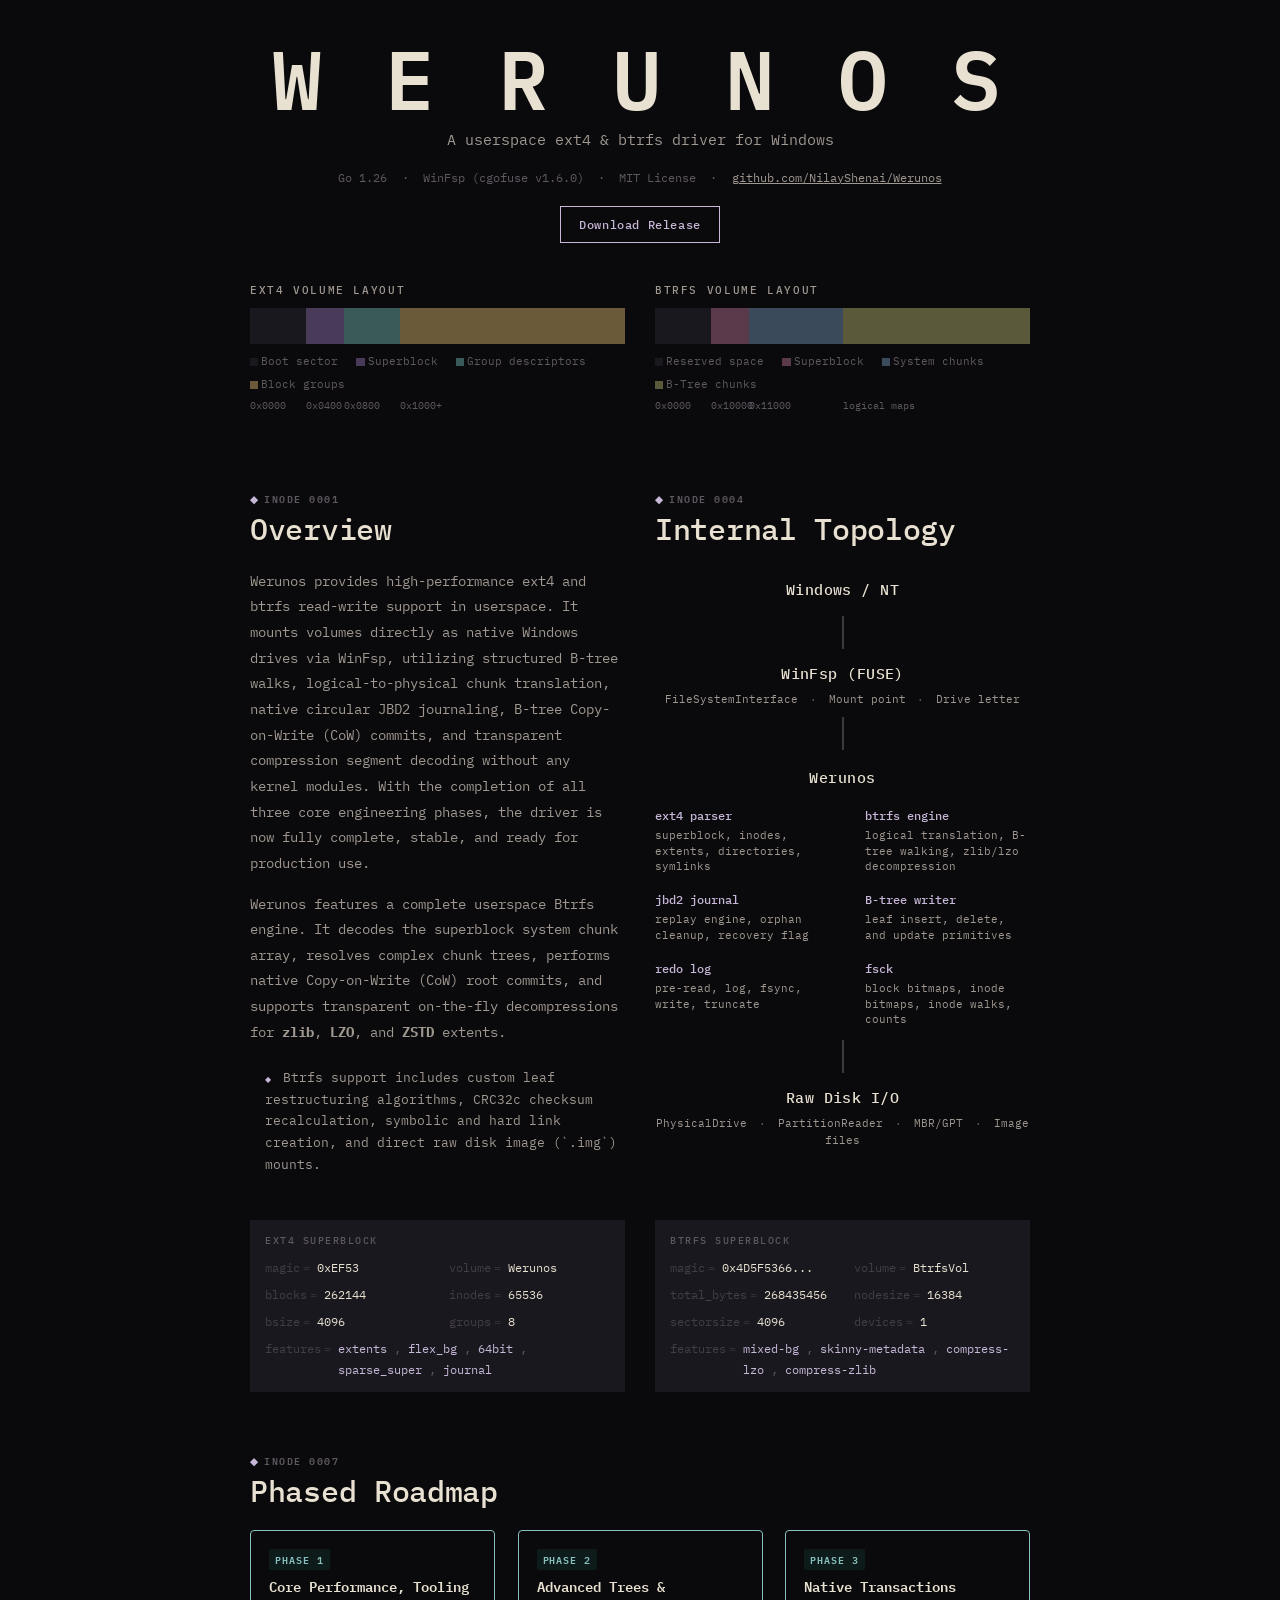
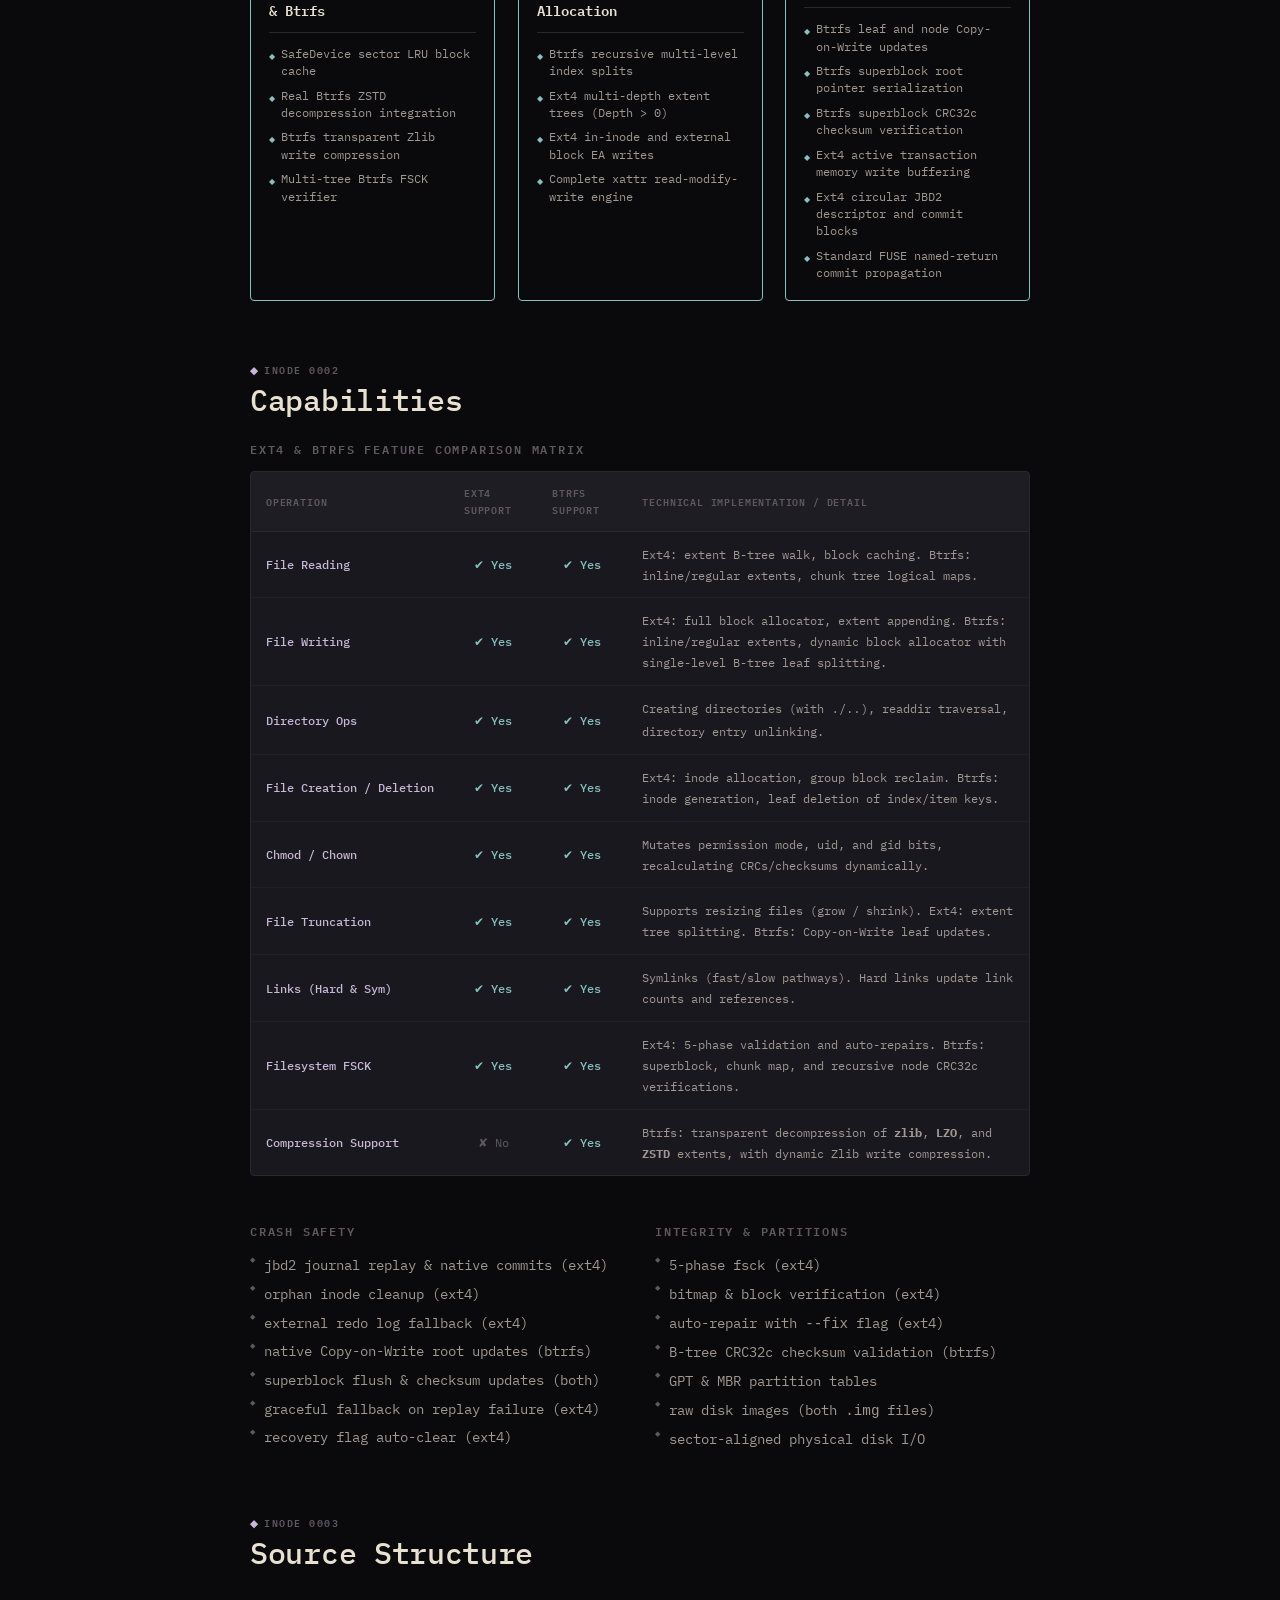
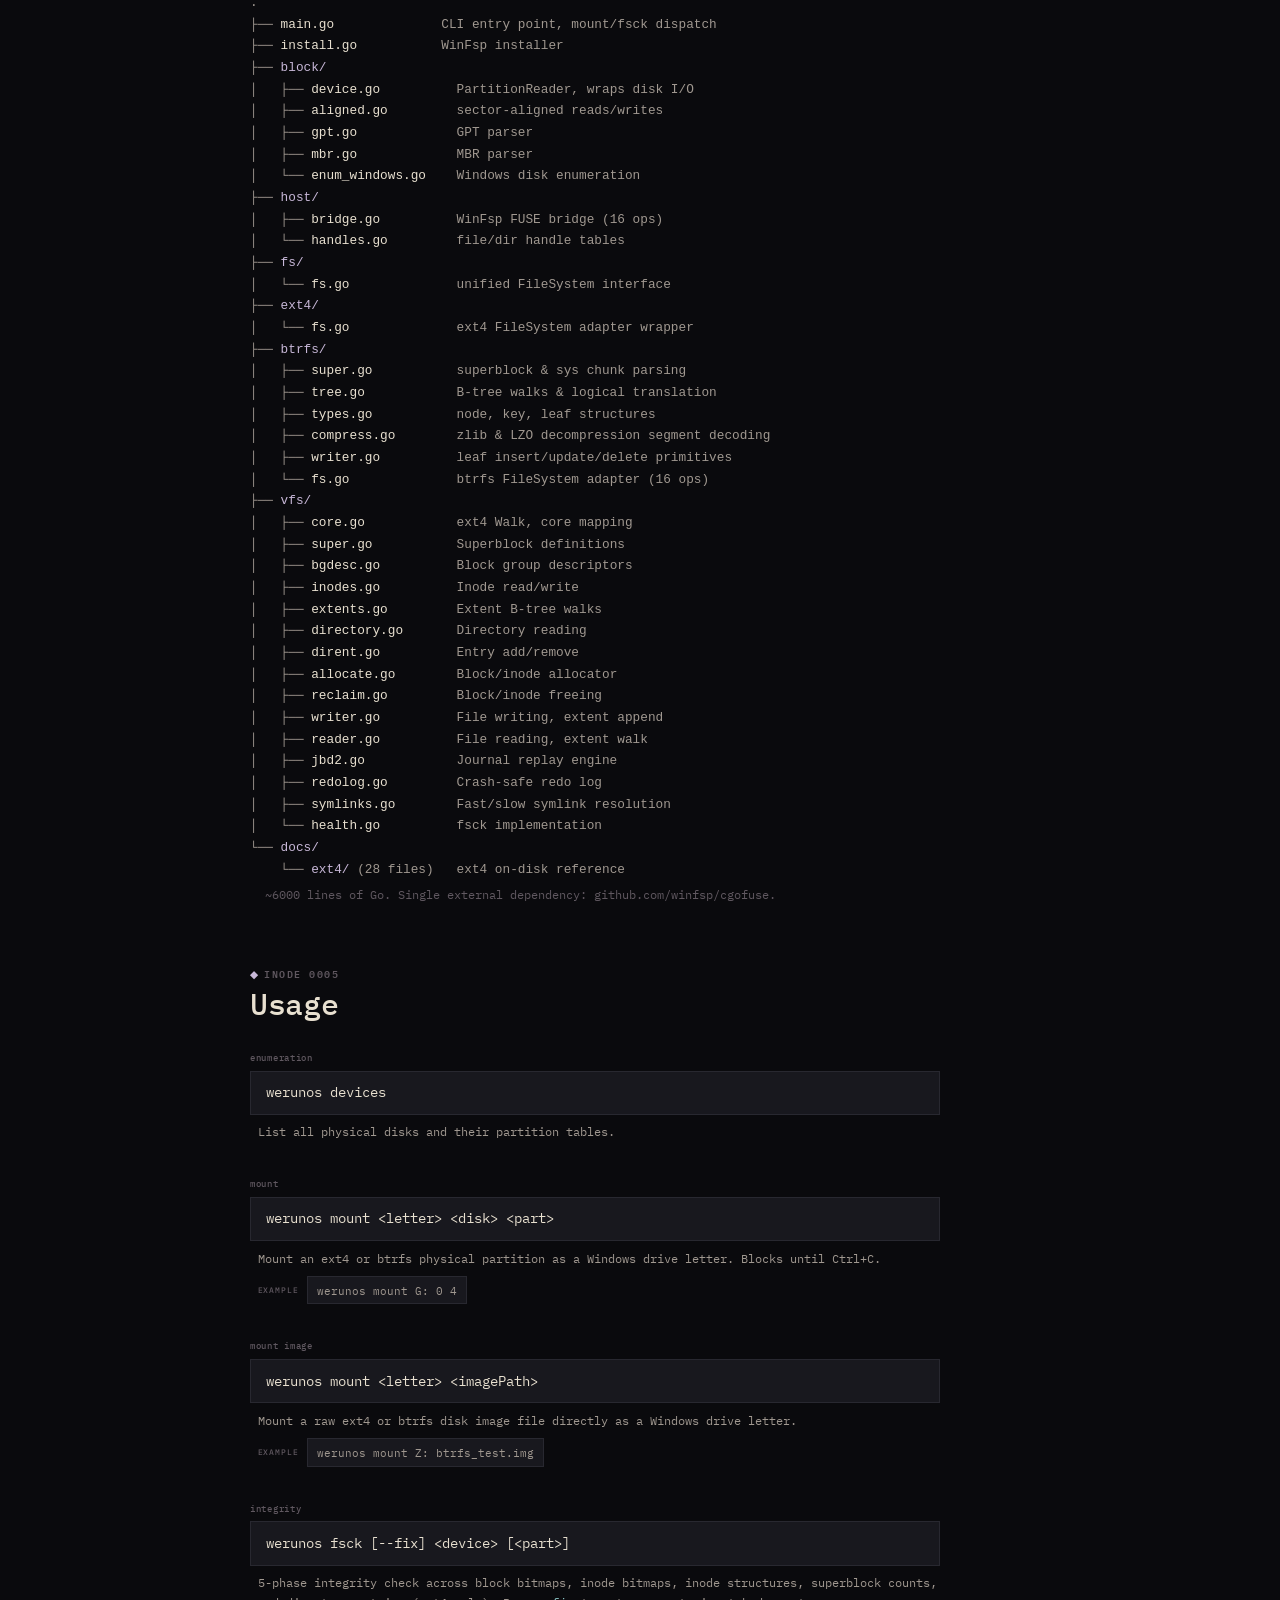
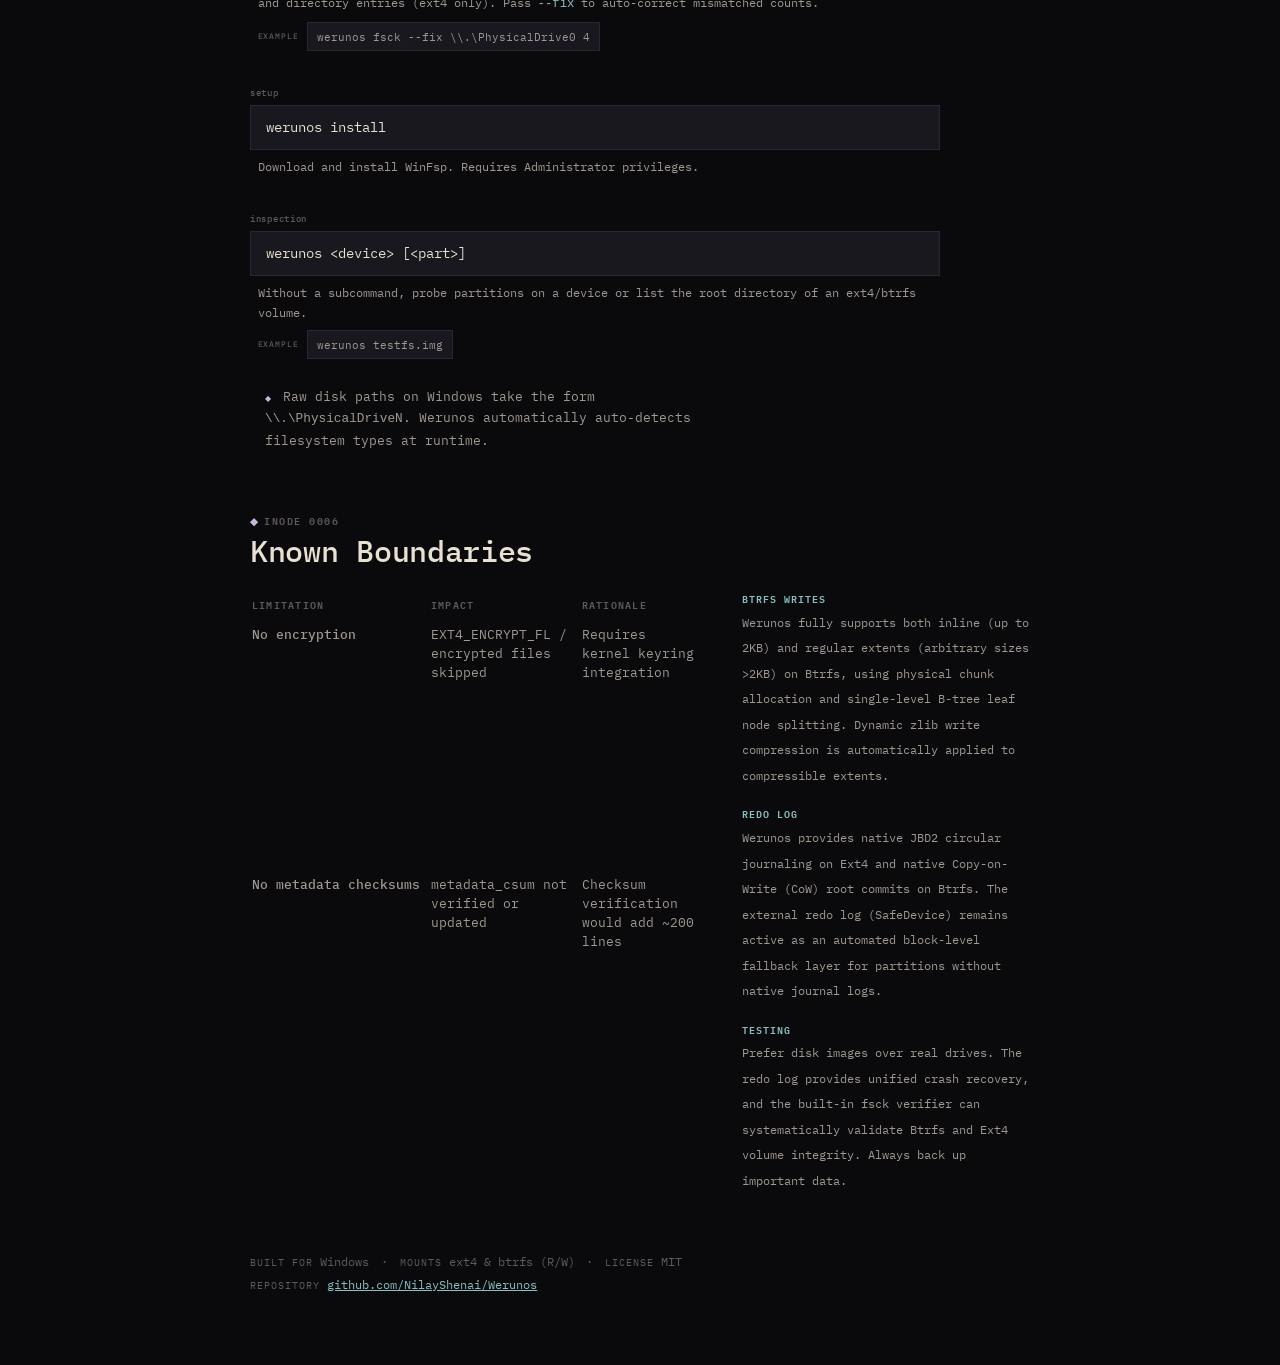
==== commit 4b2c017e: "removed future plans" ====
--- a/index.html
+++ b/index.html
@@ -275,20 +275,6 @@
         <li>Ext4 active transaction memory write buffering</li>
         <li>Ext4 circular JBD2 descriptor and commit blocks</li>
         <li>Standard FUSE named-return commit propagation</li>
-      </ul>
-    </div>
-
-    <div class="roadmap-phase roadmap-active">
-      <div class="phase-hdr">
-        <span class="phase-badge">Future Plans</span>
-        <h3 class="phase-title">Extended Safety &amp; Tools</h3>
-      </div>
-      <ul class="phase-list">
-        <li>Read-Only Safety Switch (--ro) for recovery</li>
-        <li>Dynamic filesystem auto-detection in device lists</li>
-        <li>Subvolume &amp; Multi-Device RAID support (Btrfs)</li>
-        <li>Ext4/Btrfs native fscrypt encryption</li>
-        <li>Online metadata defragmentation</li>
       </ul>
     </div>
   </div>
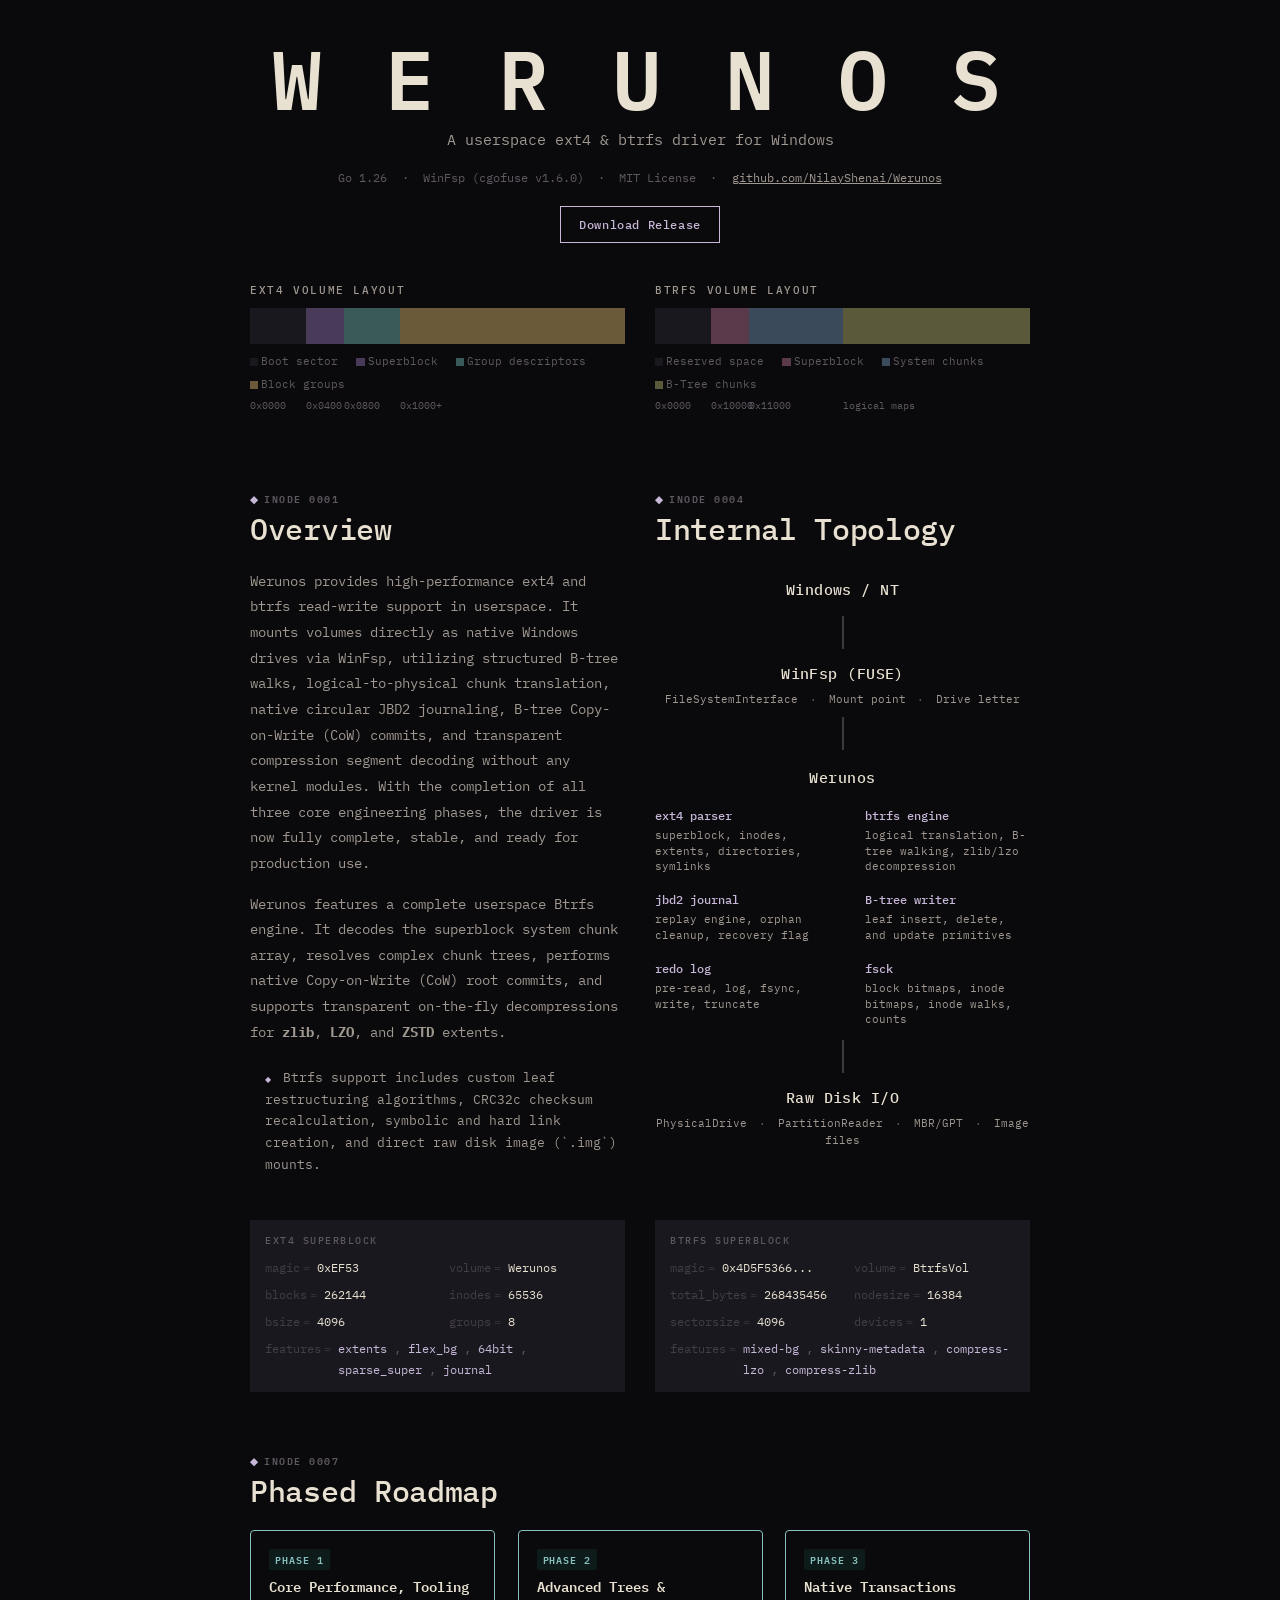
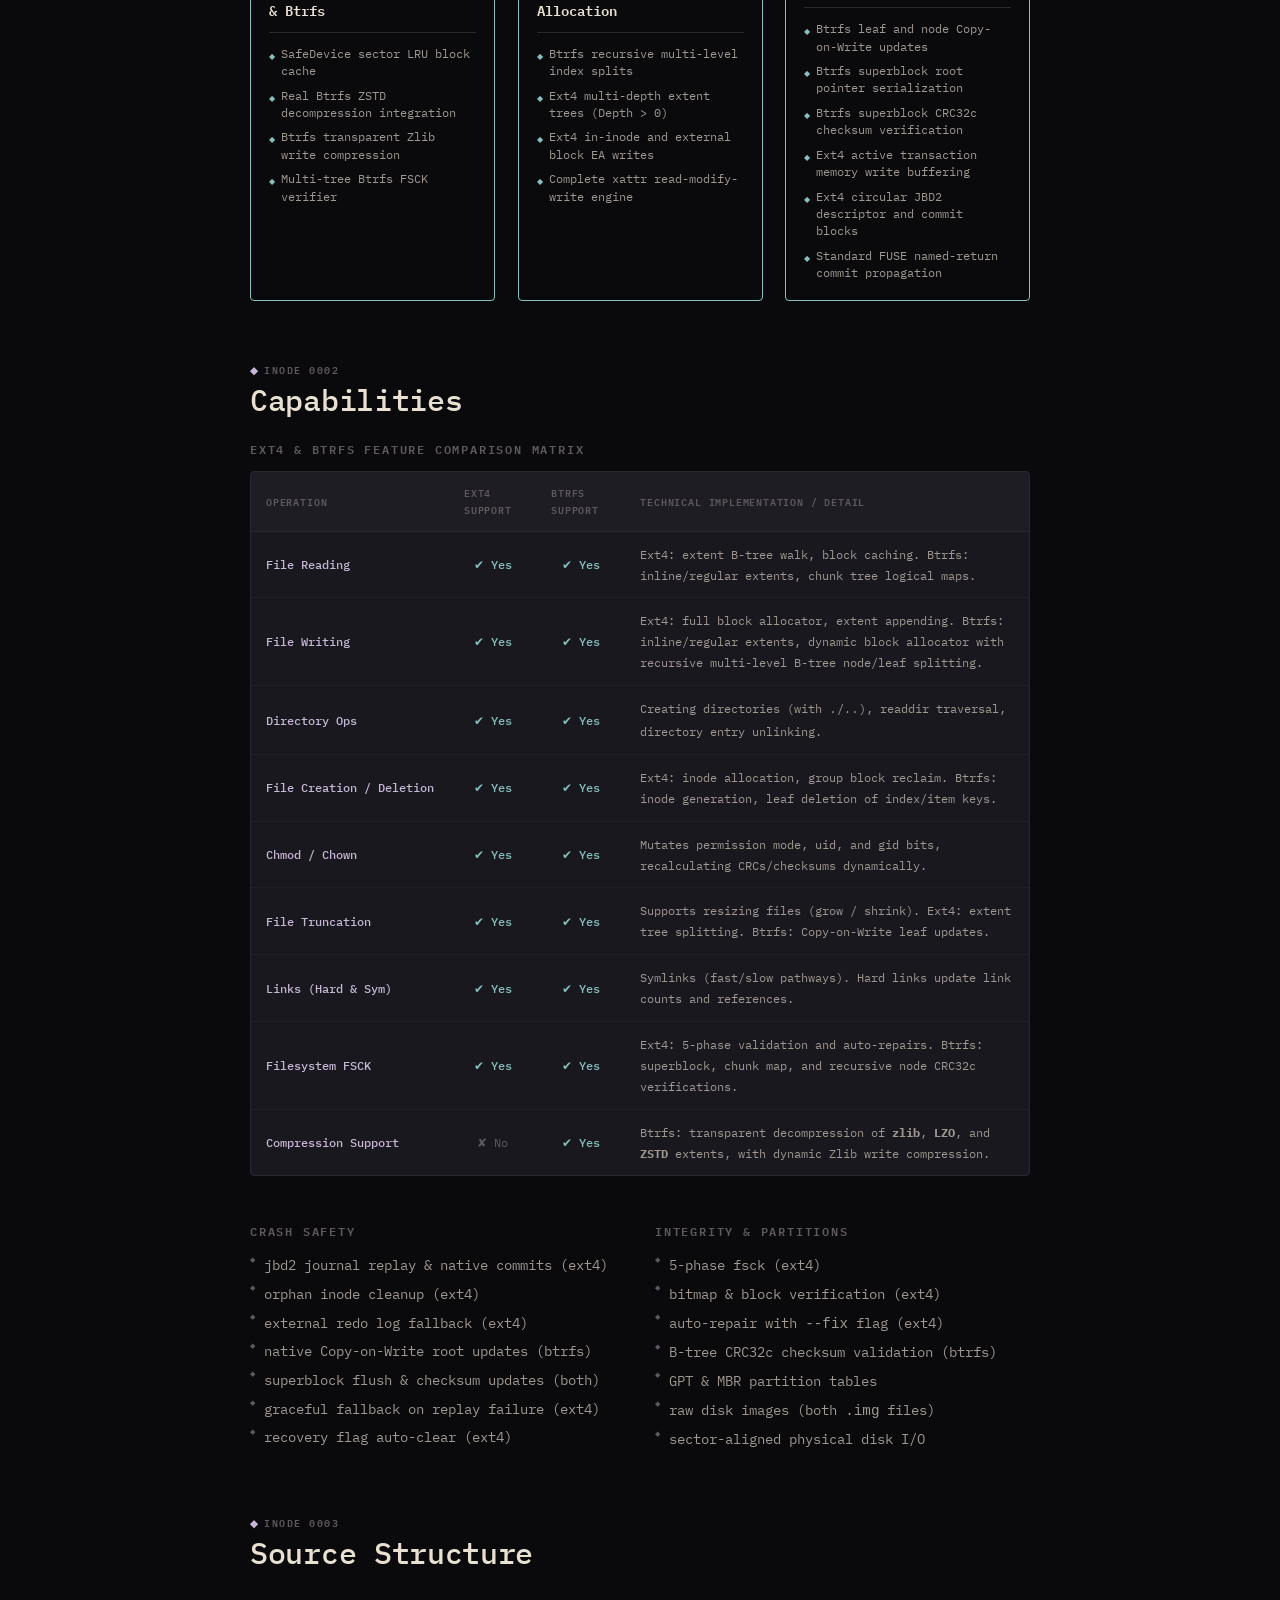
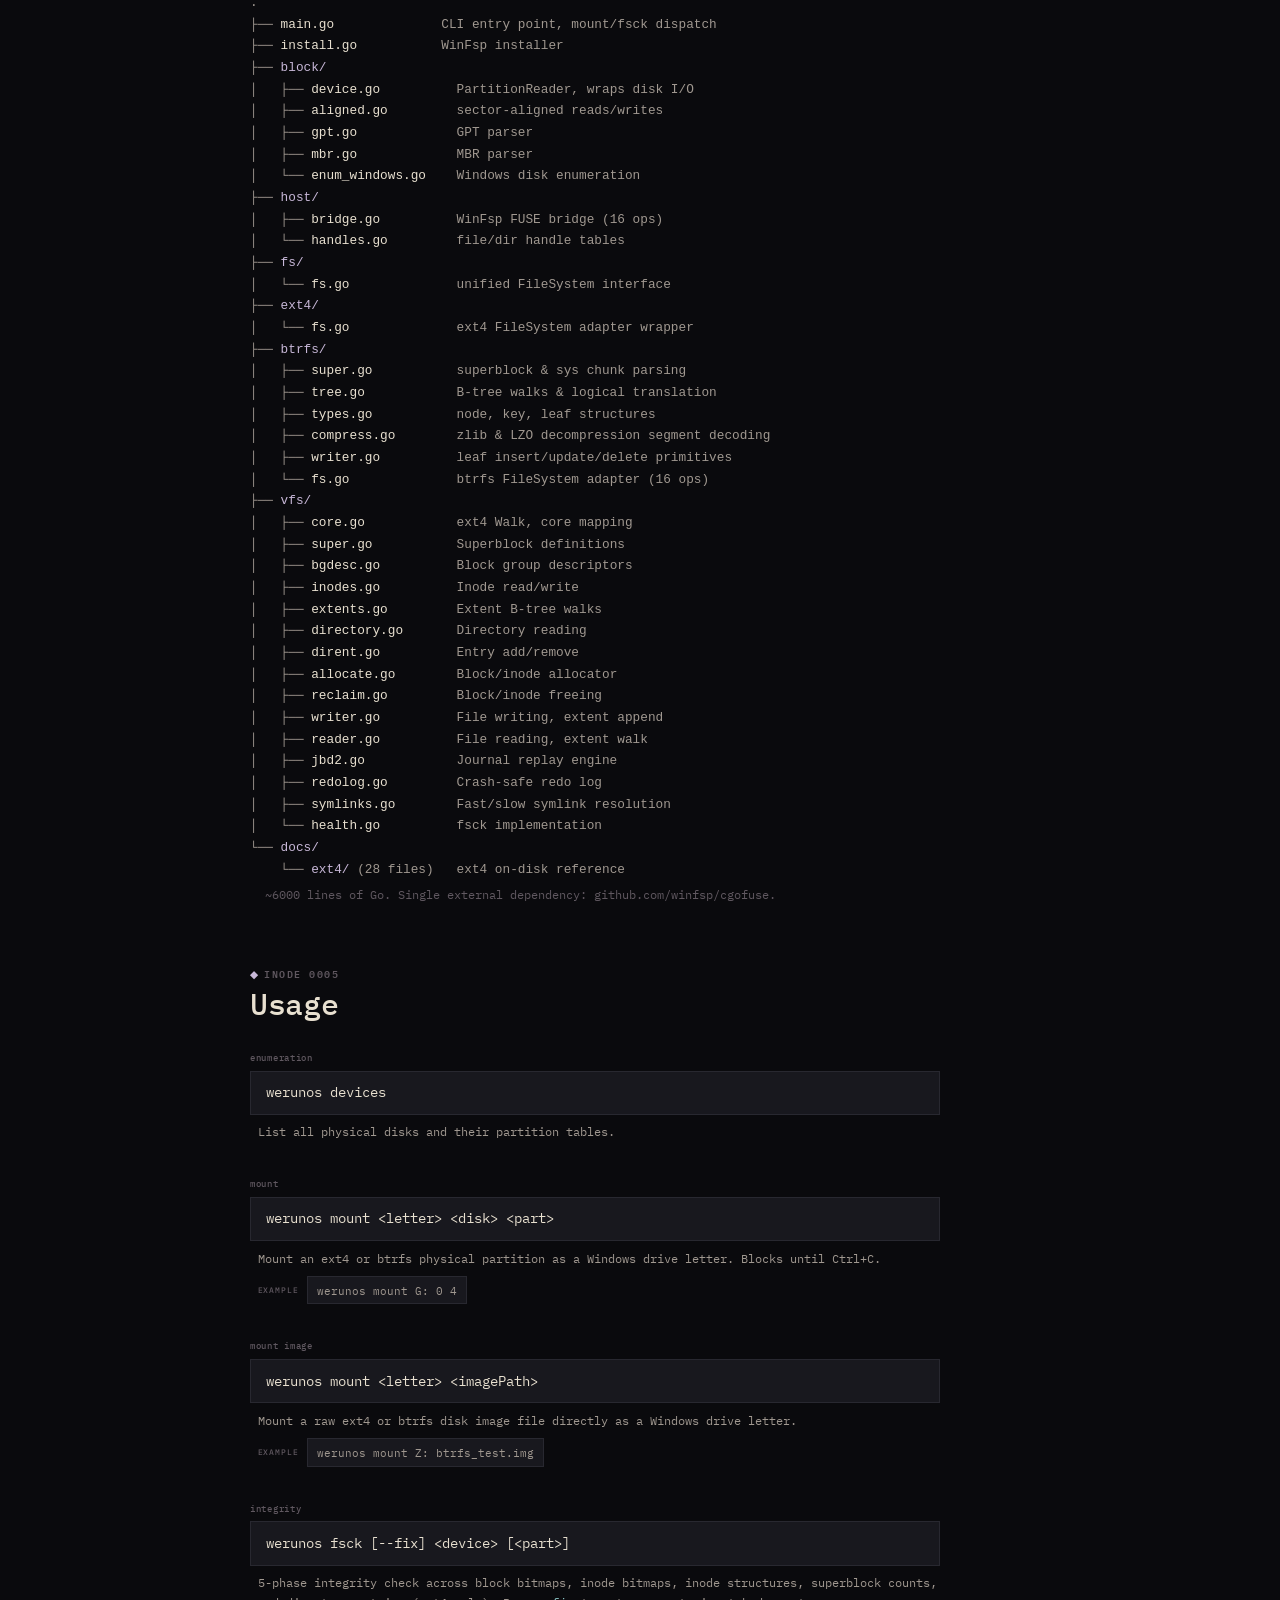
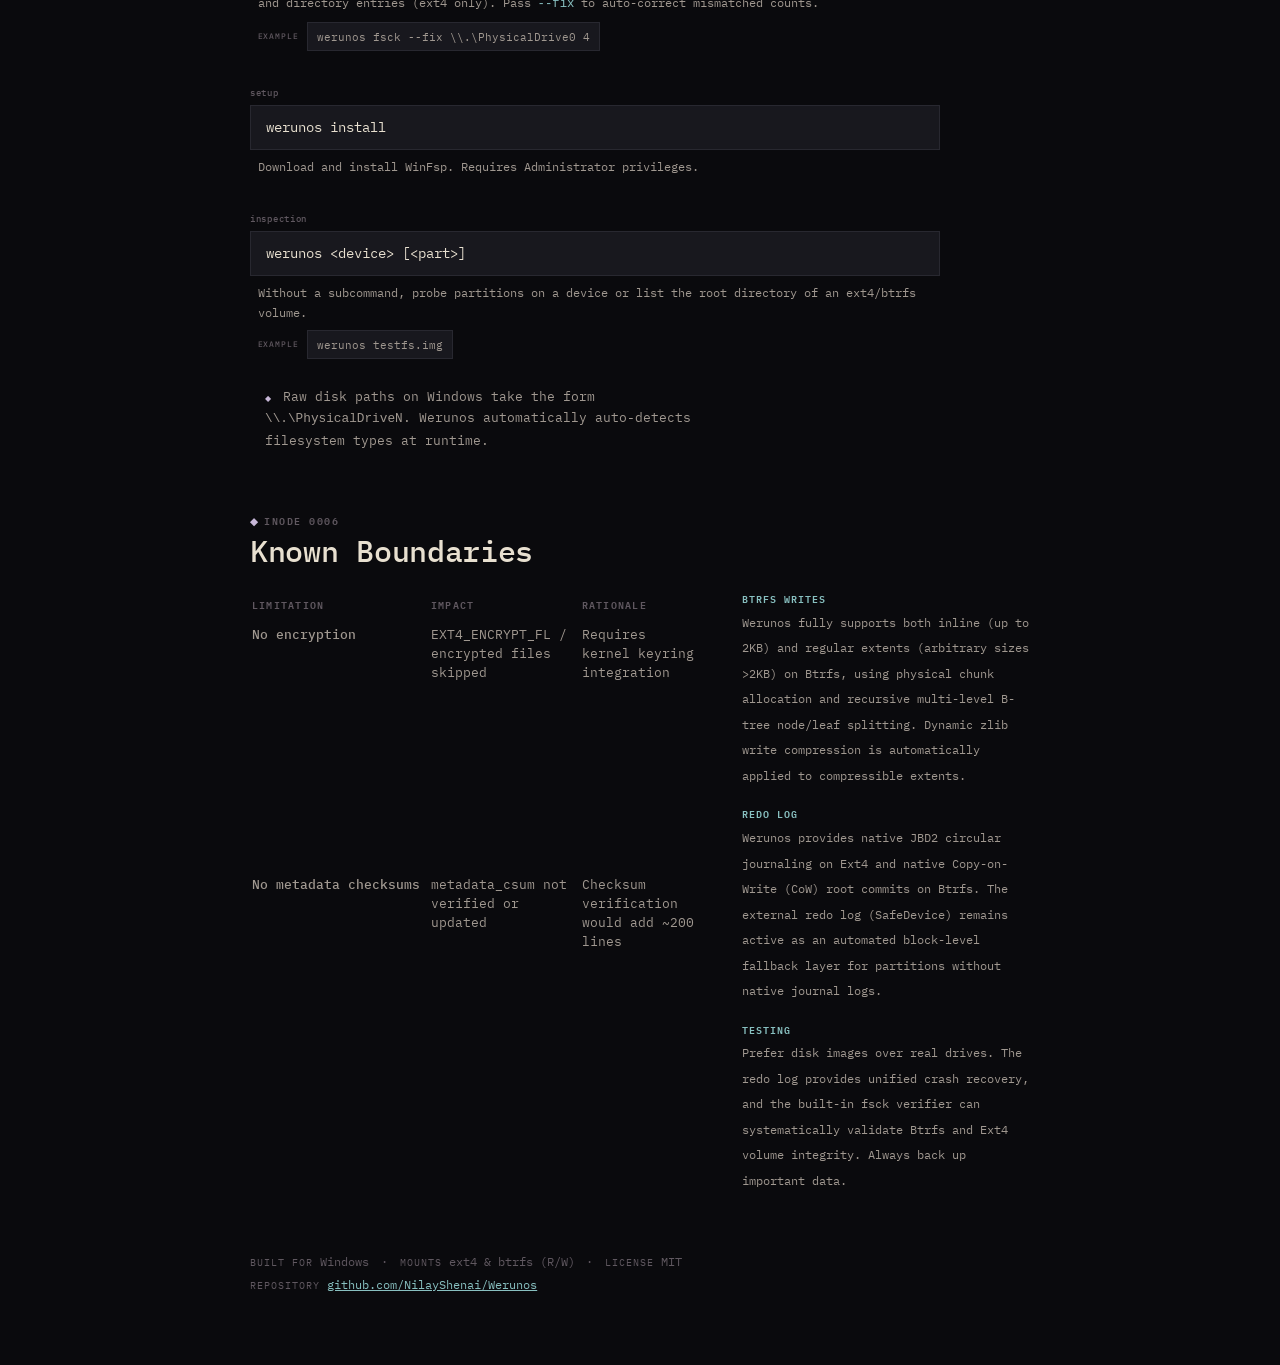
==== commit 01e8d816: "final readme edit" ====
--- a/index.html
+++ b/index.html
@@ -309,7 +309,7 @@
               <td class="b-term">File Writing</td>
               <td class="text-center status-yes">&#x2714; Yes</td>
               <td class="text-center status-yes">&#x2714; Yes</td>
-              <td>Ext4: full block allocator, extent appending. Btrfs: inline/regular extents, dynamic block allocator with single-level B-tree leaf splitting.</td>
+              <td>Ext4: full block allocator, extent appending. Btrfs: inline/regular extents, dynamic block allocator with recursive multi-level B-tree node/leaf splitting.</td>
             </tr>
             <tr>
               <td class="b-term">Directory Ops</td>
@@ -550,7 +550,7 @@
     <aside class="bound-notes">
       <div class="b-note">
         <span class="b-note-ref">btrfs writes</span>
-        <span class="b-note-body">Werunos fully supports both inline (up to 2KB) and regular extents (arbitrary sizes >2KB) on Btrfs, using physical chunk allocation and single-level B-tree leaf node splitting. Dynamic zlib write compression is automatically applied to compressible extents.</span>
+        <span class="b-note-body">Werunos fully supports both inline (up to 2KB) and regular extents (arbitrary sizes >2KB) on Btrfs, using physical chunk allocation and recursive multi-level B-tree node/leaf splitting. Dynamic zlib write compression is automatically applied to compressible extents.</span>
       </div>
       <div class="b-note">
         <span class="b-note-ref">redo log</span>
